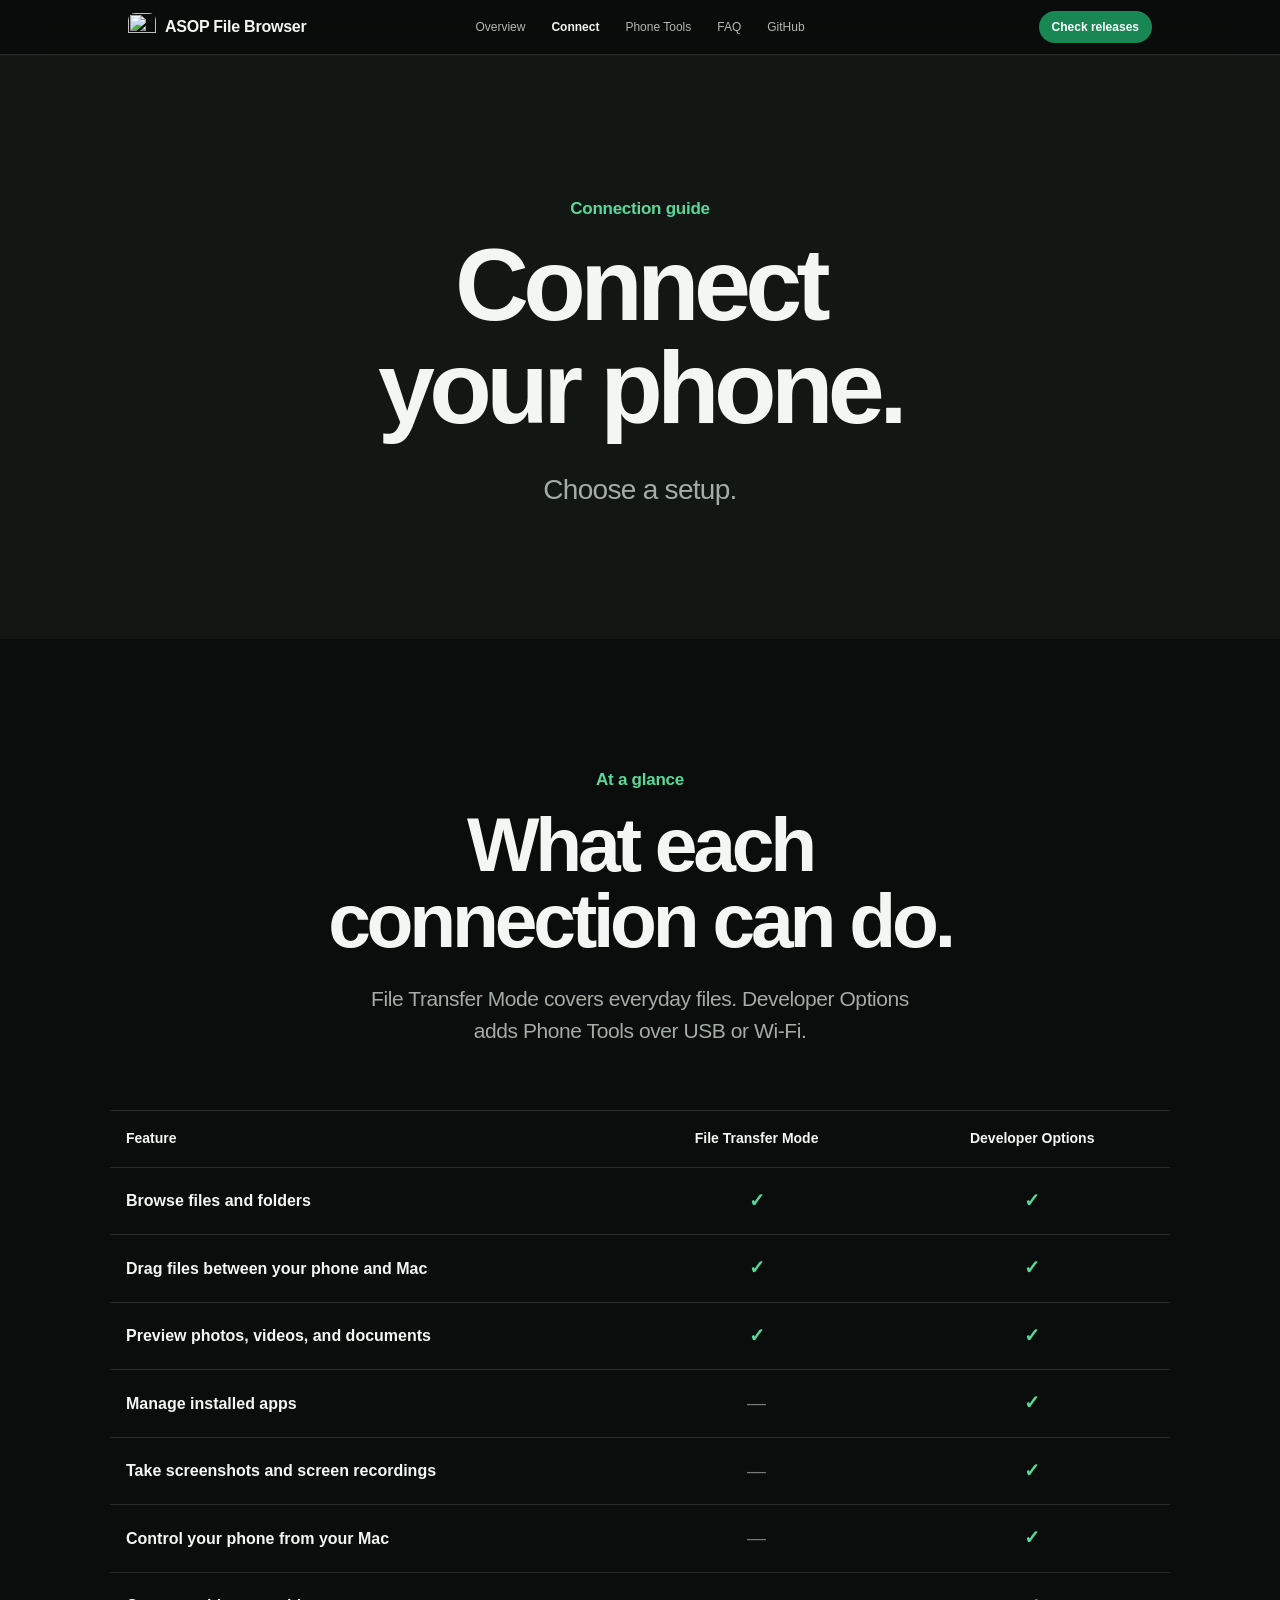
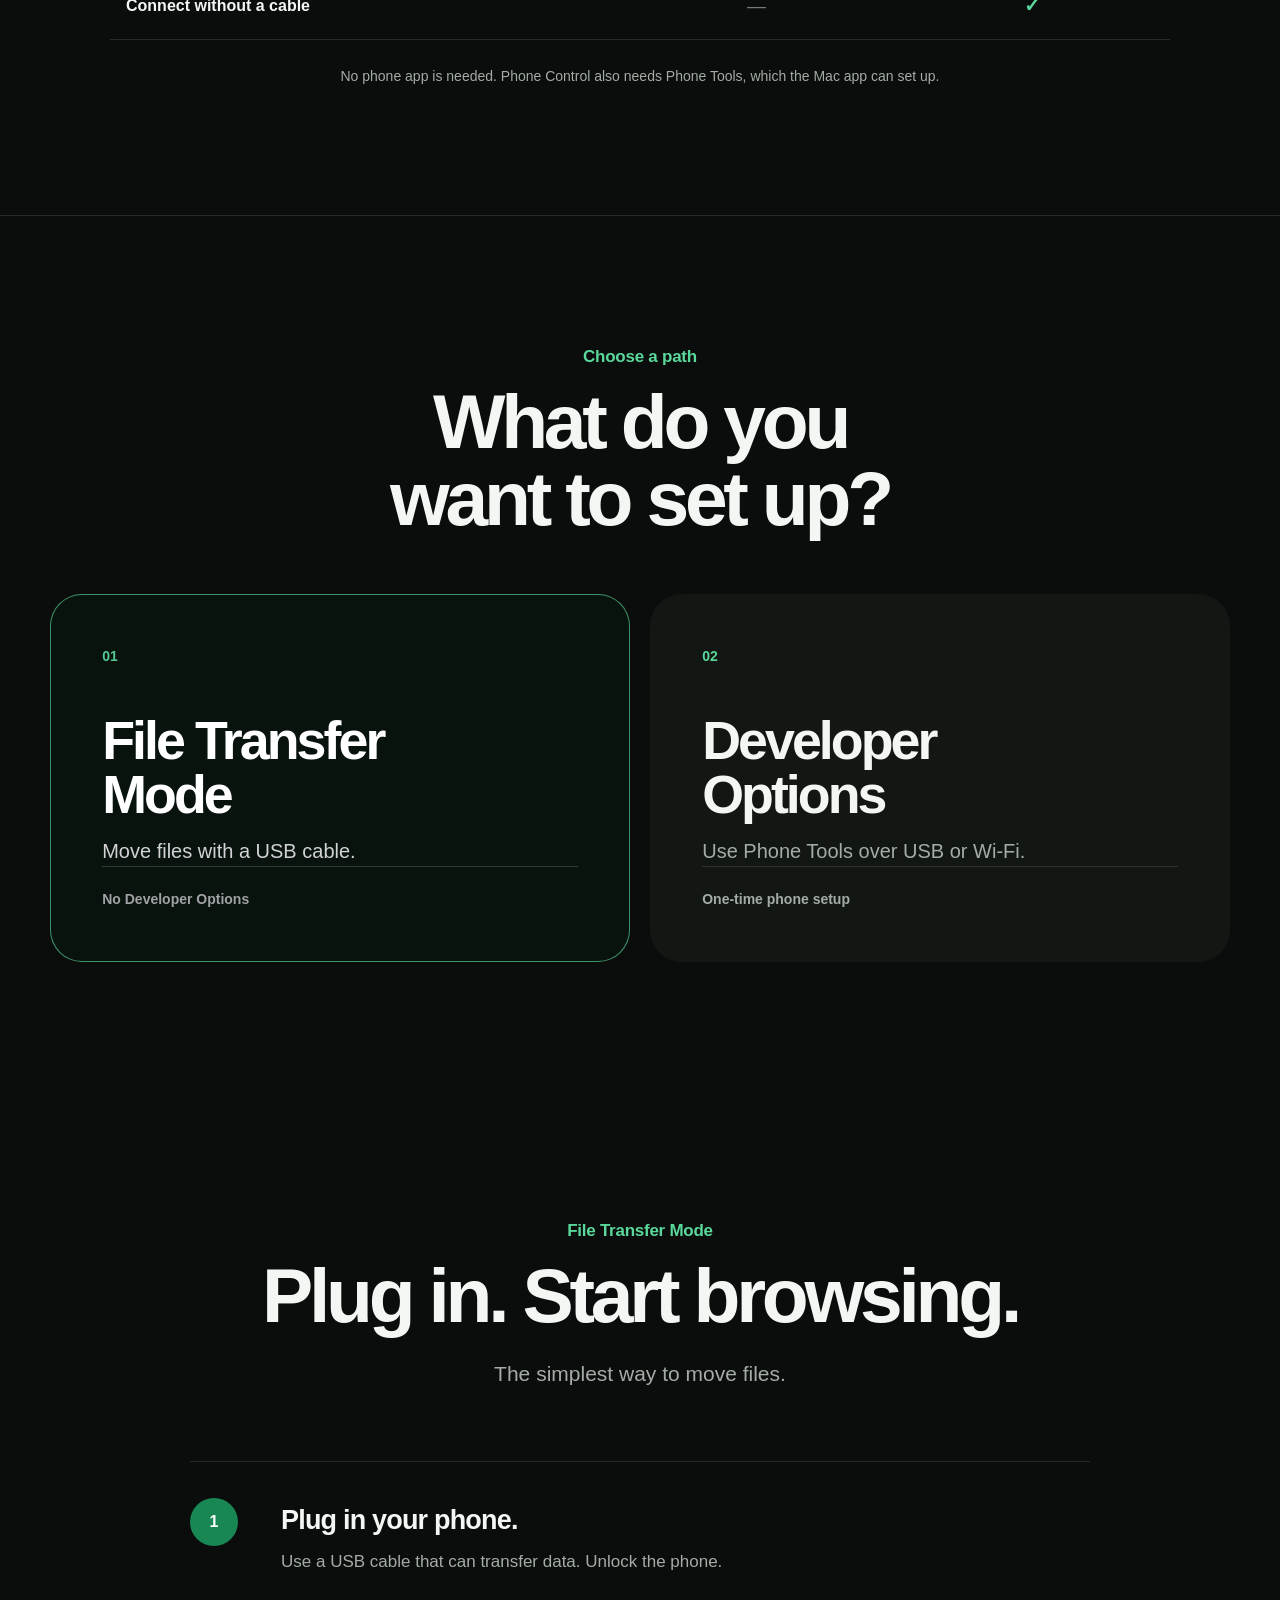
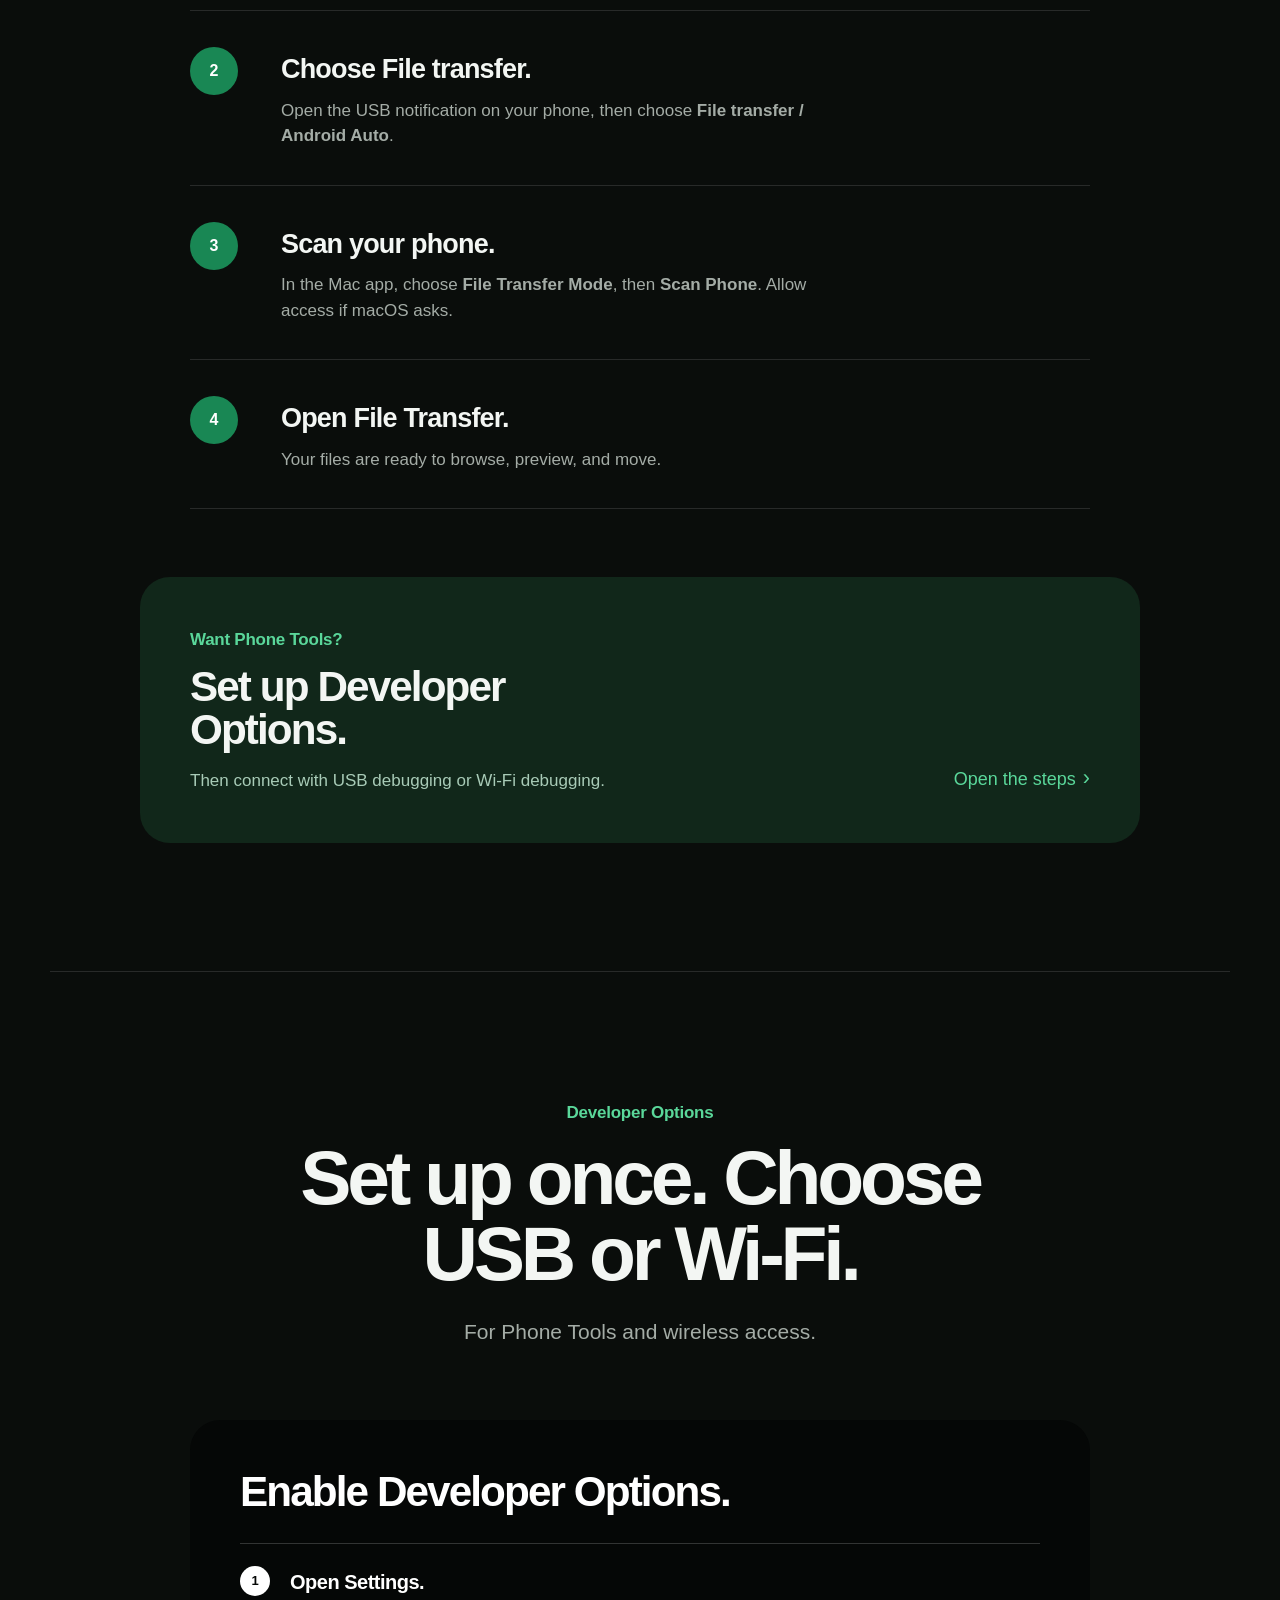
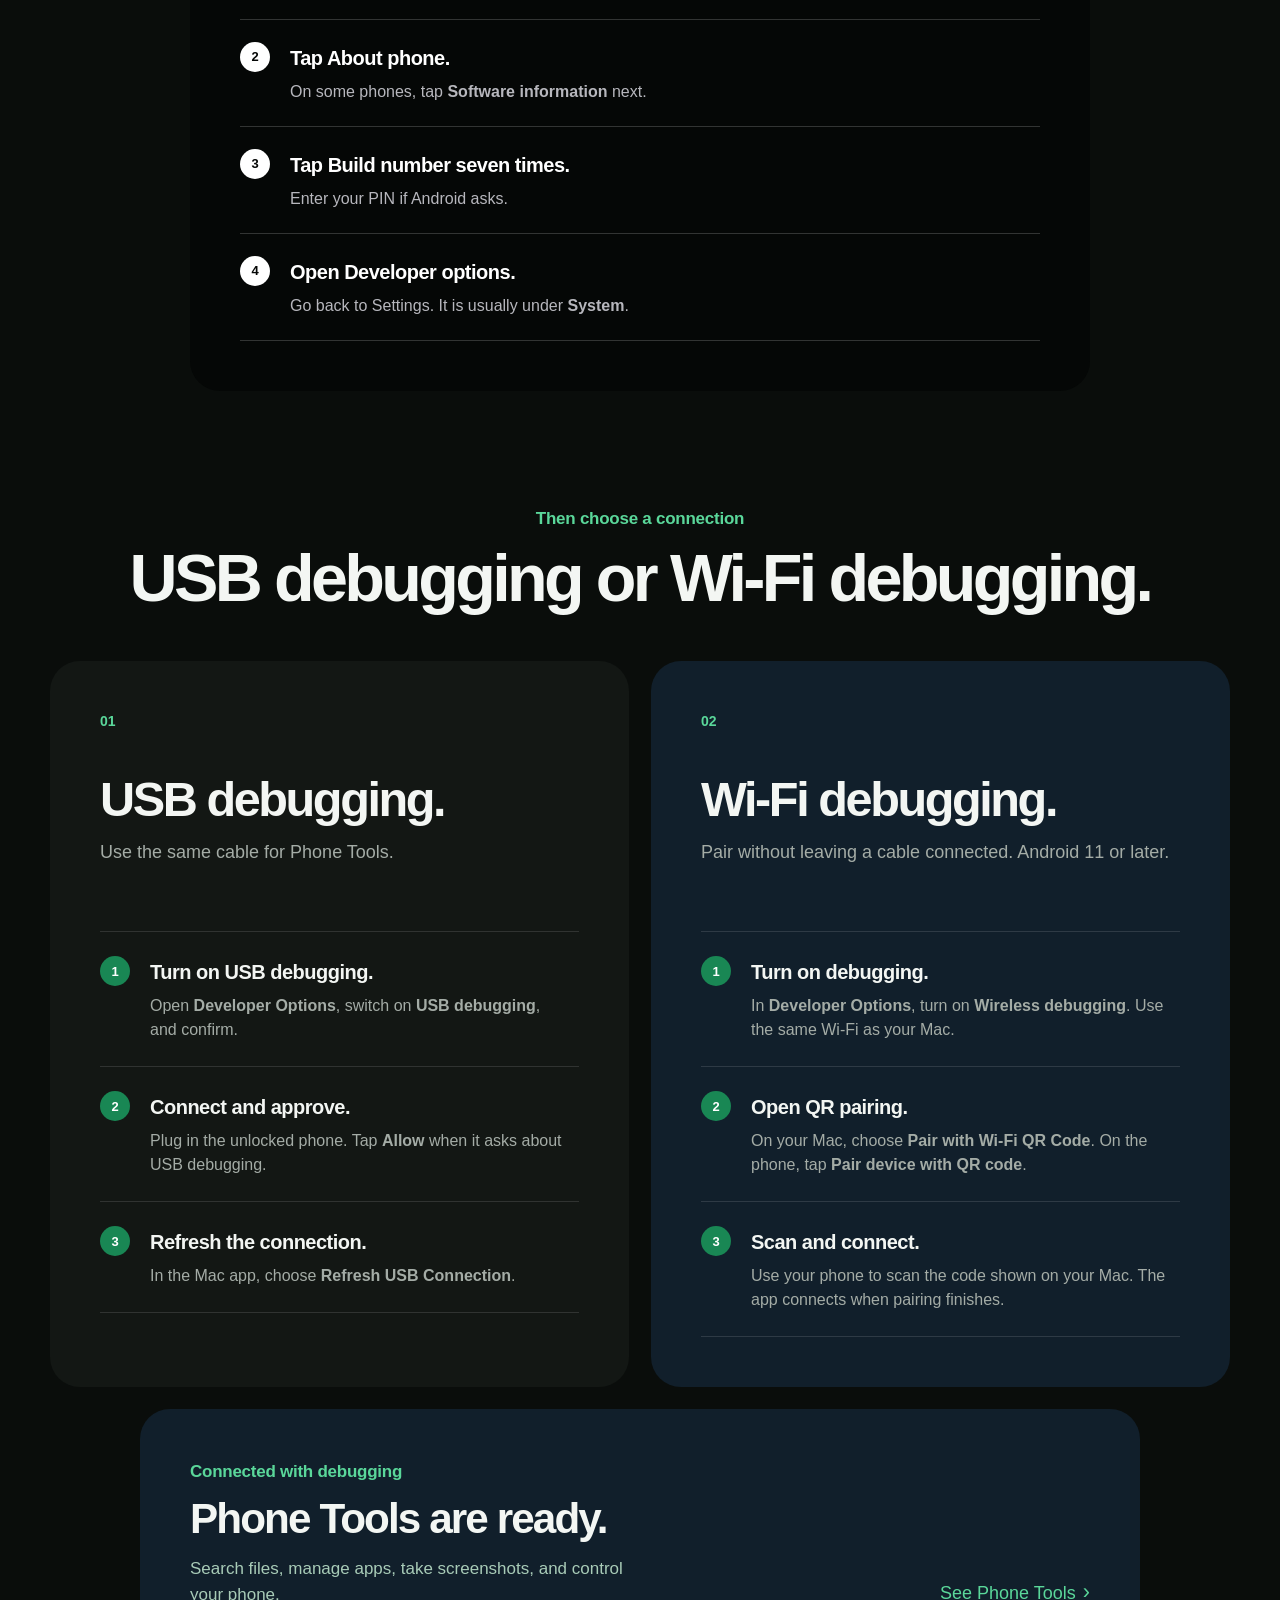
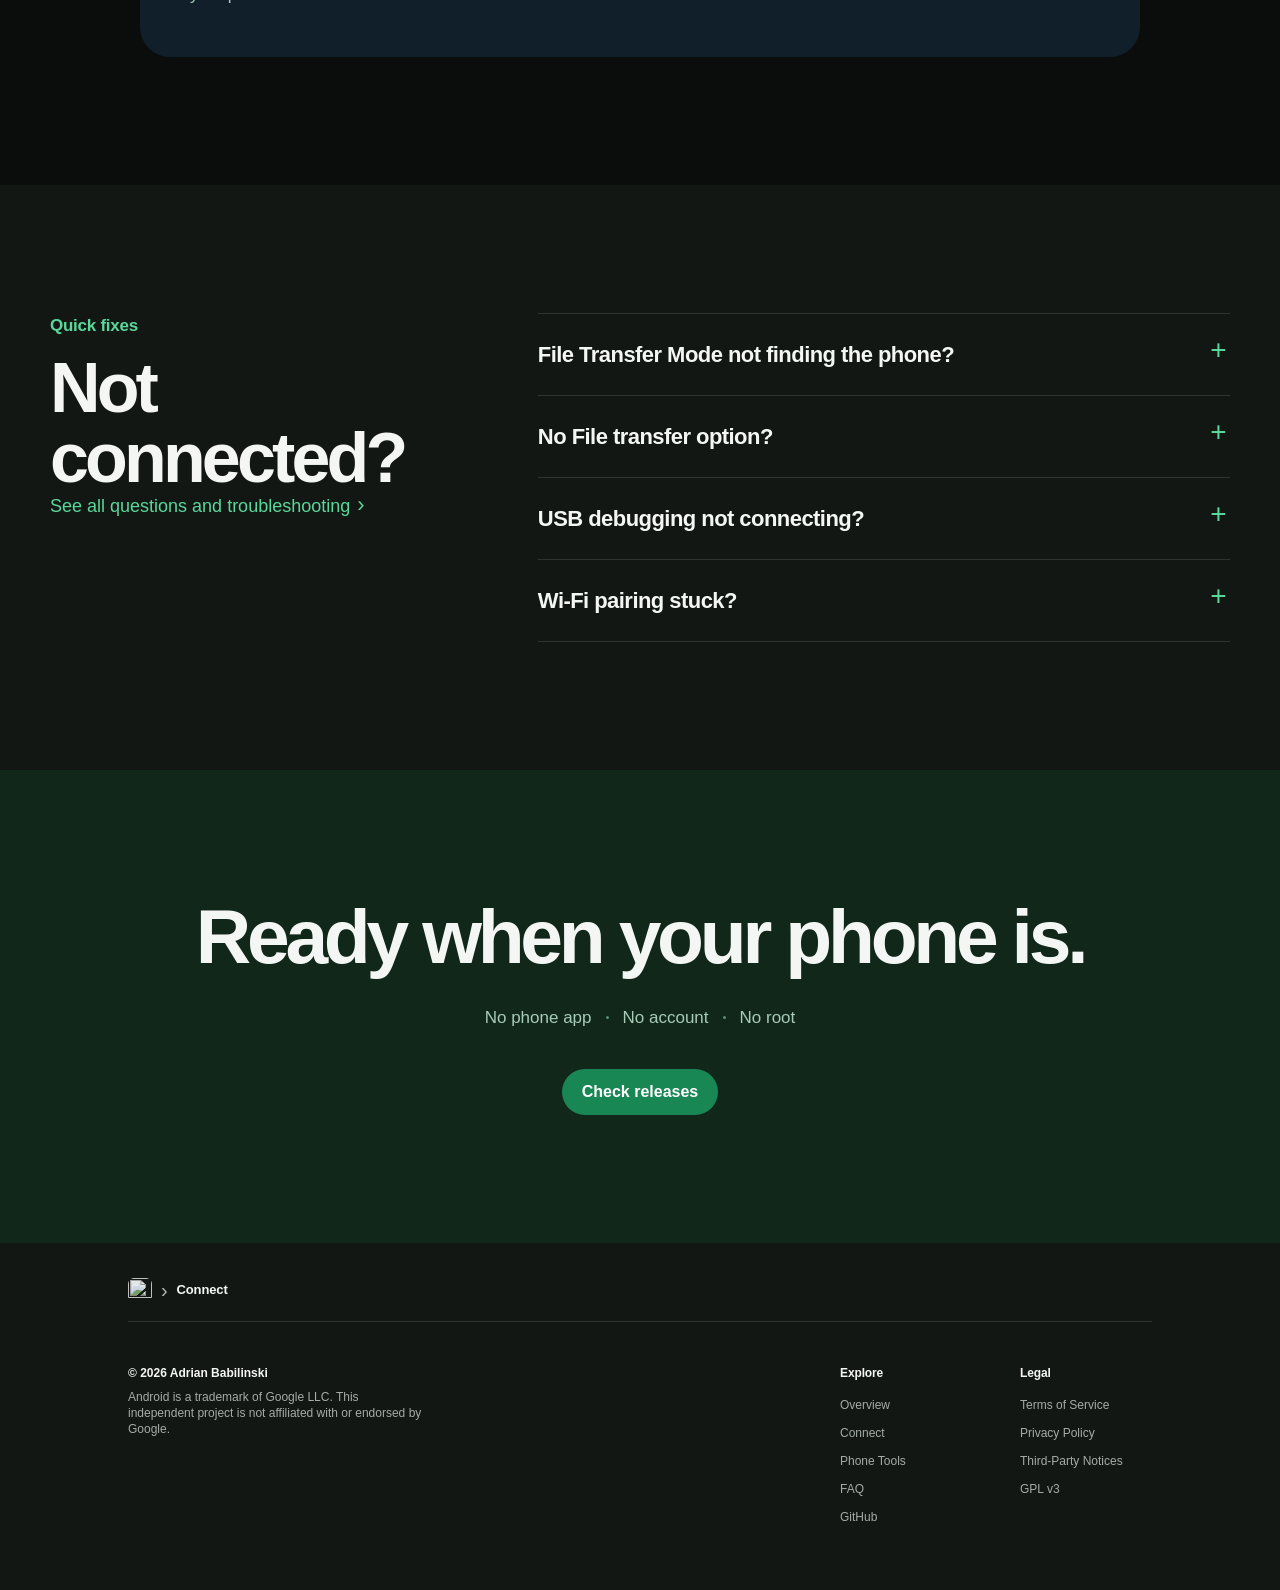
==== docs/connect/index.html @ af8d1d9f "Add dark website preview" ====
<!doctype html>
<html lang="en">
  <head>
    <meta charset="utf-8">
    <meta name="viewport" content="width=device-width, initial-scale=1">
    <title>Connect your phone — ASOP File Browser</title>
    <meta
      name="description"
      content="Set up File Transfer Mode or Developer Options for USB and Wi-Fi debugging. No phone app needed."
    >
    <link rel="canonical" href="https://ababilinski.github.io/asop-file-browser/connect/">
    <link rel="icon" href="../assets/app-icon.png">
    <meta property="og:type" content="website">
    <meta property="og:title" content="Connect your phone — ASOP File Browser">
    <meta property="og:description" content="Step-by-step setup for File Transfer Mode, USB debugging, and Wi-Fi debugging.">
    <meta property="og:url" content="https://ababilinski.github.io/asop-file-browser/connect/">
    <meta property="og:image" content="https://ababilinski.github.io/asop-file-browser/assets/social-preview-v3.png">
    <meta name="twitter:card" content="summary_large_image">
    <meta name="twitter:title" content="Connect your phone — ASOP File Browser">
    <meta name="twitter:description" content="Step-by-step setup for File Transfer Mode, USB debugging, and Wi-Fi debugging.">
    <meta name="twitter:image" content="https://ababilinski.github.io/asop-file-browser/assets/social-preview-v3.png">
    <link rel="stylesheet" href="../styles.css?v=20260725a">
  </head>
  <body>
    <a class="skip-link" href="#main">Skip to content</a>

    <header class="site-header">
      <div class="nav-shell">
        <a class="brand" href="../" aria-label="ASOP File Browser overview">
          <img src="../assets/app-icon.png" alt="" width="28" height="28">
          <span>ASOP File Browser</span>
        </a>
        <nav class="nav-links" aria-label="Site navigation">
          <a href="../">Overview</a>
          <a class="is-current" href="./" aria-current="page">Connect</a>
          <a href="../phone-tools/">Phone Tools</a>
          <a href="../faq/">FAQ</a>
          <a href="https://github.com/ababilinski/asop-file-browser">GitHub</a>
        </nav>
        <a class="nav-action" href="https://github.com/ababilinski/asop-file-browser/releases">Check releases</a>
      </div>
    </header>

    <main id="main" class="connect-page">
      <section class="connect-hero">
        <p class="eyebrow">Connection guide</p>
        <h1>Connect your phone.</h1>
        <p>Choose a setup.</p>
      </section>

      <section class="connection-comparison" aria-labelledby="connection-comparison-title">
        <div class="connection-comparison-heading" data-reveal>
          <p class="eyebrow">At a glance</p>
          <h2 id="connection-comparison-title">What each connection can do.</h2>
          <p>File Transfer Mode covers everyday files. Developer Options adds Phone Tools over USB or Wi-Fi.</p>
        </div>

        <p class="connection-scroll-hint">Swipe to compare modes <span aria-hidden="true">→</span></p>

        <div
          class="connection-table-scroll"
          role="region"
          aria-labelledby="connection-comparison-title"
          tabindex="0"
          data-reveal
          style="--reveal-delay: 80ms"
        >
          <table class="connection-feature-table" aria-label="Feature availability by connection mode">
            <thead>
              <tr>
                <th scope="col">Feature</th>
                <th scope="col">File Transfer Mode</th>
                <th scope="col">Developer Options</th>
              </tr>
            </thead>
            <tbody>
              <tr>
                <th scope="row">Browse files and folders</th>
                <td><span class="feature-check" aria-label="Available">✓</span></td>
                <td><span class="feature-check" aria-label="Available">✓</span></td>
              </tr>
              <tr>
                <th scope="row">Drag files between your phone and Mac</th>
                <td><span class="feature-check" aria-label="Available">✓</span></td>
                <td><span class="feature-check" aria-label="Available">✓</span></td>
              </tr>
              <tr>
                <th scope="row">Preview photos, videos, and documents</th>
                <td><span class="feature-check" aria-label="Available">✓</span></td>
                <td><span class="feature-check" aria-label="Available">✓</span></td>
              </tr>
              <tr>
                <th scope="row">Manage installed apps</th>
                <td><span class="feature-dash" aria-label="Not available">—</span></td>
                <td><span class="feature-check" aria-label="Available">✓</span></td>
              </tr>
              <tr>
                <th scope="row">Take screenshots and screen recordings</th>
                <td><span class="feature-dash" aria-label="Not available">—</span></td>
                <td><span class="feature-check" aria-label="Available">✓</span></td>
              </tr>
              <tr>
                <th scope="row">Control your phone from your Mac</th>
                <td><span class="feature-dash" aria-label="Not available">—</span></td>
                <td><span class="feature-check" aria-label="Available">✓</span></td>
              </tr>
              <tr>
                <th scope="row">Connect without a cable</th>
                <td><span class="feature-dash" aria-label="Not available">—</span></td>
                <td><span class="feature-check" aria-label="Available">✓</span></td>
              </tr>
            </tbody>
          </table>
        </div>

        <p class="connection-comparison-note">No phone app is needed. Phone Control also needs Phone Tools, which the Mac app can set up.</p>
      </section>

      <section class="path-section" aria-labelledby="path-title">
        <div class="path-heading" data-reveal>
          <p class="eyebrow">Choose a path</p>
          <h2 id="path-title">What do you want to set up?</h2>
        </div>

        <div class="path-picker" role="tablist" aria-label="Connection method" data-reveal="image">
          <button
            class="path-option is-selected"
            id="file-transfer-tab"
            type="button"
            role="tab"
            aria-selected="true"
            aria-controls="file-transfer"
            data-path="file-transfer"
          >
            <span class="path-number">01</span>
            <span class="path-name">File Transfer Mode</span>
            <span class="path-summary">Move files with a USB cable.</span>
            <span class="path-note">No Developer Options</span>
          </button>
          <button
            class="path-option"
            id="developer-options-tab"
            type="button"
            role="tab"
            aria-selected="false"
            aria-controls="developer-options"
            data-path="developer-options"
            tabindex="-1"
          >
            <span class="path-number">02</span>
            <span class="path-name">Developer Options</span>
            <span class="path-summary">Use Phone Tools over USB or Wi-Fi.</span>
            <span class="path-note">One-time phone setup</span>
          </button>
        </div>
      </section>

      <div class="path-panels">
        <section class="connection-path" id="file-transfer" role="tabpanel" aria-labelledby="file-transfer-tab">
          <div class="path-intro">
            <p class="eyebrow">File Transfer Mode</p>
            <h2>Plug in. Start browsing.</h2>
            <p>The simplest way to move files.</p>
          </div>

          <ol class="guided-steps" data-reveal-list="steps">
            <li>
              <span class="step-number">1</span>
              <div>
                <h3>Plug in your phone.</h3>
                <p>Use a USB cable that can transfer data. Unlock the phone.</p>
              </div>
            </li>
            <li>
              <span class="step-number">2</span>
              <div>
                <h3>Choose File transfer.</h3>
                <p>Open the USB notification on your phone, then choose <strong>File transfer / Android Auto</strong>.</p>
              </div>
            </li>
            <li>
              <span class="step-number">3</span>
              <div>
                <h3>Scan your phone.</h3>
                <p>In the Mac app, choose <strong>File Transfer Mode</strong>, then <strong>Scan Phone</strong>. Allow access if macOS asks.</p>
              </div>
            </li>
            <li>
              <span class="step-number">4</span>
              <div>
                <h3>Open File Transfer.</h3>
                <p>Your files are ready to browse, preview, and move.</p>
              </div>
            </li>
          </ol>

          <aside class="path-callout">
            <div>
              <p class="eyebrow">Want Phone Tools?</p>
              <h3>Set up Developer Options.</h3>
              <p>Then connect with USB debugging or Wi-Fi debugging.</p>
            </div>
            <a class="text-link" href="#developer-options">Open the steps <span aria-hidden="true">›</span></a>
          </aside>
        </section>

        <section class="connection-path developer-path" id="developer-options" role="tabpanel" aria-labelledby="developer-options-tab">
          <div class="path-intro">
            <p class="eyebrow">Developer Options</p>
            <h2>Set up once. Choose USB or Wi-Fi.</h2>
            <p>For Phone Tools and wireless access.</p>
          </div>

          <div class="developer-start">
            <div>
              <h3>Enable Developer Options.</h3>
              <ol class="developer-option-steps" data-reveal-list="steps">
                <li>
                  <span>1</span>
                  <div>
                    <h4>Open Settings.</h4>
                  </div>
                </li>
                <li>
                  <span>2</span>
                  <div>
                    <h4>Tap About phone.</h4>
                    <p>On some phones, tap <strong>Software information</strong> next.</p>
                  </div>
                </li>
                <li>
                  <span>3</span>
                  <div>
                    <h4>Tap Build number seven times.</h4>
                    <p>Enter your PIN if Android asks.</p>
                  </div>
                </li>
                <li>
                  <span>4</span>
                  <div>
                    <h4>Open Developer options.</h4>
                    <p>Go back to Settings. It is usually under <strong>System</strong>.</p>
                  </div>
                </li>
              </ol>
            </div>
          </div>

          <div class="debug-heading">
            <p class="eyebrow">Then choose a connection</p>
            <h3>USB debugging or Wi-Fi debugging.</h3>
          </div>

          <div class="debug-routes">
            <article class="debug-route" id="usb-debugging">
              <p class="debug-route-number">01</p>
              <h3>USB debugging.</h3>
              <p class="debug-route-lede">Use the same cable for Phone Tools.</p>
              <ol class="debug-steps" data-reveal-list="steps">
                <li>
                  <span>1</span>
                  <div>
                    <h4>Turn on USB debugging.</h4>
                    <p>Open <strong>Developer Options</strong>, switch on <strong>USB debugging</strong>, and confirm.</p>
                  </div>
                </li>
                <li>
                  <span>2</span>
                  <div>
                    <h4>Connect and approve.</h4>
                    <p>Plug in the unlocked phone. Tap <strong>Allow</strong> when it asks about USB debugging.</p>
                  </div>
                </li>
                <li>
                  <span>3</span>
                  <div>
                    <h4>Refresh the connection.</h4>
                    <p>In the Mac app, choose <strong>Refresh USB Connection</strong>.</p>
                  </div>
                </li>
              </ol>
            </article>

            <article class="debug-route debug-route-wifi" id="wifi-debugging">
              <p class="debug-route-number">02</p>
              <h3>Wi-Fi debugging.</h3>
              <p class="debug-route-lede">Pair without leaving a cable connected. Android 11 or later.</p>
              <ol class="debug-steps" data-reveal-list="steps">
                <li>
                  <span>1</span>
                  <div>
                    <h4>Turn on debugging.</h4>
                    <p>In <strong>Developer Options</strong>, turn on <strong>Wireless debugging</strong>. Use the same Wi-Fi as your Mac.</p>
                  </div>
                </li>
                <li>
                  <span>2</span>
                  <div>
                    <h4>Open QR pairing.</h4>
                    <p>On your Mac, choose <strong>Pair with Wi-Fi QR Code</strong>. On the phone, tap <strong>Pair device with QR code</strong>.</p>
                  </div>
                </li>
                <li>
                  <span>3</span>
                  <div>
                    <h4>Scan and connect.</h4>
                    <p>Use your phone to scan the code shown on your Mac. The app connects when pairing finishes.</p>
                  </div>
                </li>
              </ol>
            </article>
          </div>

          <aside class="path-callout path-callout-wifi developer-tools-callout">
            <div>
              <p class="eyebrow">Connected with debugging</p>
              <h3>Phone Tools are ready.</h3>
              <p>Search files, manage apps, take screenshots, and control your phone.</p>
            </div>
            <a class="text-link" href="../phone-tools/">See Phone Tools <span aria-hidden="true">›</span></a>
          </aside>
        </section>
      </div>

      <section class="help-section">
        <div class="setup-heading" data-reveal>
          <p class="eyebrow">Quick fixes</p>
          <h2>Not connected?</h2>
          <a class="text-link help-more-link" href="../faq/">See all questions and troubleshooting <span aria-hidden="true">›</span></a>
        </div>
        <div class="help-list" data-reveal style="--reveal-delay: 80ms">
          <details>
            <summary>File Transfer Mode not finding the phone?</summary>
            <p>Unlock it, choose <strong>File transfer</strong>, then scan again.</p>
          </details>
          <details>
            <summary>No File transfer option?</summary>
            <p>Try another cable or USB port. Some cables only charge.</p>
          </details>
          <details>
            <summary>USB debugging not connecting?</summary>
            <p>Unlock the phone, reconnect the cable, approve the prompt, then refresh the USB connection.</p>
          </details>
          <details>
            <summary>Wi-Fi pairing stuck?</summary>
            <p>Check that both devices use the same Wi-Fi and keep the QR screen open.</p>
          </details>
        </div>
      </section>

      <section class="requirements-band">
        <h2>Ready when your phone is.</h2>
        <ul>
          <li>No phone app</li>
          <li>No account</li>
          <li>No root</li>
        </ul>
        <a class="button button-primary" href="https://github.com/ababilinski/asop-file-browser/releases">Check releases</a>
      </section>
    </main>

    <footer class="site-footer">
      <div class="footer-shell">
        <nav class="footer-breadcrumb" aria-label="Current page">
          <a class="breadcrumb-home" href="../" aria-label="ASOP File Browser overview">
            <img src="../assets/app-icon.png" alt="" width="24" height="24">
          </a>
          <span class="breadcrumb-separator" aria-hidden="true">›</span>
          <span class="breadcrumb-title" aria-current="page">Connect</span>
        </nav>
        <div class="footer-owner">
          <p>© 2026 Adrian Babilinski</p>
          <span>Android is a trademark of Google LLC. This independent project is not affiliated with or endorsed by Google.</span>
        </div>
        <div class="footer-links">
          <div class="footer-link-group">
            <p class="footer-link-title">Explore</p>
            <nav aria-label="Explore">
              <a href="../">Overview</a>
              <a href="./">Connect</a>
              <a href="../phone-tools/">Phone Tools</a>
              <a href="../faq/">FAQ</a>
              <a href="https://github.com/ababilinski/asop-file-browser">GitHub</a>
            </nav>
          </div>
          <div class="footer-link-group">
            <p class="footer-link-title">Legal</p>
            <nav aria-label="Legal">
              <a href="../terms/">Terms of Service</a>
              <a href="../privacy/">Privacy Policy</a>
              <a href="../third-party-notices/">Third-Party Notices</a>
              <a href="https://github.com/ababilinski/asop-file-browser/blob/main/LICENSE">GPL v3</a>
            </nav>
          </div>
        </div>
      </div>
    </footer>
    <script src="../site-motion.js?v=20260711d"></script>
    <script src="../path-picker.js"></script>
  </body>
</html>
---- docs/styles.css ----
:root {
  color-scheme: light;
  --canvas: #ffffff;
  --surface: #f5f5f7;
  --ink: #1d1d1f;
  --muted: #6e6e73;
  --line: rgba(0, 0, 0, 0.12);
  --accent: #087f4f;
  --accent-hover: #05683f;
  --accent-soft: #e4f3e9;
  --blue-soft: #e9f3fb;
  --black: #000000;
  --dark-card: #1d1d1f;
  --text-width: 760px;
  --content-width: 1180px;
  --wide-width: 1440px;
  --window-shadow: 0 34px 90px rgba(0, 0, 0, 0.15);
}

* {
  box-sizing: border-box;
}

html {
  scroll-behavior: smooth;
}

body {
  margin: 0;
  overflow-x: clip;
  background: var(--canvas);
  color: var(--ink);
  font-family: -apple-system, BlinkMacSystemFont, "SF Pro Text", "Segoe UI", sans-serif;
  font-size: 17px;
  line-height: 1.5;
  -webkit-font-smoothing: antialiased;
  text-rendering: optimizeLegibility;
}

img {
  display: block;
  max-width: 100%;
  height: auto;
}

a {
  color: inherit;
  text-underline-offset: 0.18em;
}

h1,
h2,
h3,
p {
  text-wrap: pretty;
}

h1,
h2,
h3 {
  text-wrap: balance;
}

a,
summary {
  -webkit-tap-highlight-color: transparent;
}

:focus-visible {
  outline: 3px solid #35a878;
  outline-offset: 4px;
}

.skip-link {
  position: fixed;
  z-index: 100;
  top: 10px;
  left: 12px;
  transform: translateY(-160%);
  border-radius: 9px;
  background: var(--black);
  color: #fff;
  padding: 9px 13px;
  font-size: 14px;
  text-decoration: none;
}

.skip-link:focus {
  transform: none;
}

/* Local product navigation */

.site-header {
  position: sticky;
  z-index: 50;
  top: 0;
  border-bottom: 1px solid rgba(0, 0, 0, 0.1);
  background: rgba(255, 255, 255, 0.78);
  backdrop-filter: saturate(180%) blur(20px);
  -webkit-backdrop-filter: saturate(180%) blur(20px);
}

.nav-shell {
  width: min(1024px, calc(100% - 44px));
  min-height: 54px;
  margin: 0 auto;
  display: grid;
  grid-template-columns: 1fr auto 1fr;
  align-items: center;
  gap: 24px;
}

.brand {
  display: inline-flex;
  width: fit-content;
  align-items: center;
  gap: 9px;
  font-size: 16px;
  font-weight: 600;
  letter-spacing: -0.015em;
  text-decoration: none;
}

.brand img {
  border-radius: 7px;
}

.breadcrumb-home {
  display: inline-flex;
  flex: 0 0 auto;
  border-radius: 7px;
  text-decoration: none;
}

.breadcrumb-home img {
  border-radius: 6px;
  filter: grayscale(1) contrast(1.08);
  opacity: 0.9;
  transition: filter 180ms ease, opacity 180ms ease;
}

.breadcrumb-home:hover img {
  filter: grayscale(0.35) contrast(1.04);
  opacity: 1;
}

.breadcrumb-separator {
  color: #8a8a8f;
  font-size: 20px;
  font-weight: 400;
}

.breadcrumb-title {
  min-width: 0;
  overflow: hidden;
  text-overflow: ellipsis;
  white-space: nowrap;
}

.nav-links {
  display: flex;
  align-items: center;
  gap: 26px;
  color: #424245;
  font-size: 12px;
}

.nav-links a {
  padding: 5px 0;
  text-decoration: none;
}

.nav-links a:hover,
.nav-links .is-current {
  color: var(--black);
}

.nav-links .is-current {
  font-weight: 600;
}

.nav-action {
  justify-self: end;
  border-radius: 999px;
  background: var(--accent);
  color: #fff;
  padding: 7px 13px;
  font-size: 12px;
  font-weight: 600;
  text-decoration: none;
  transition: background 180ms ease, transform 180ms ease;
}

.nav-action:hover {
  background: var(--accent-hover);
  transform: translateY(-1px);
}

.eyebrow {
  margin: 0 0 13px;
  color: var(--accent);
  font-size: 17px;
  font-weight: 600;
  letter-spacing: -0.015em;
}

.button {
  display: inline-flex;
  min-height: 46px;
  align-items: center;
  justify-content: center;
  border: 0;
  border-radius: 999px;
  padding: 11px 20px;
  font-size: 16px;
  font-weight: 600;
  text-decoration: none;
  transition: background 180ms ease, color 180ms ease, transform 180ms ease;
}

.button:hover {
  transform: translateY(-1px);
}

.button-primary {
  background: var(--accent);
  color: #fff;
}

.button-primary:hover {
  background: var(--accent-hover);
}

.button-light {
  background: #fff;
  color: var(--ink);
}

.button-light:hover {
  background: #e9e9eb;
}

.text-link {
  color: var(--accent);
  font-size: 18px;
  font-weight: 500;
  text-decoration: none;
}

.text-link:hover {
  text-decoration: underline;
}

.text-link span {
  display: inline-block;
  margin-left: 2px;
  font-size: 1.2em;
  line-height: 1;
}

/* Overview */

.hero {
  width: min(var(--wide-width), calc(100% - 48px));
  margin: 0 auto;
  padding: clamp(76px, 9vw, 128px) 0 0;
  text-align: center;
}

.hero-copy {
  width: min(100%, 980px);
  margin: 0 auto 72px;
}

.hero h1 {
  margin: 0;
  font-size: clamp(60px, 7.2vw, 108px);
  font-weight: 700;
  letter-spacing: -0.065em;
  line-height: 0.96;
}

.hero-lede {
  margin: 28px auto 0;
  color: var(--muted);
  font-size: clamp(21px, 2.1vw, 28px);
  letter-spacing: -0.025em;
  line-height: 1.3;
}

.hero-actions,
.download-actions {
  display: flex;
  flex-wrap: wrap;
  align-items: center;
  justify-content: center;
  gap: 24px;
  margin-top: 34px;
}

.fact-row {
  display: flex;
  flex-wrap: wrap;
  justify-content: center;
  gap: 0;
  list-style: none;
  margin: 35px 0 0;
  padding: 0;
  color: var(--muted);
  font-size: 14px;
  font-weight: 500;
}

.fact-row li {
  display: flex;
  align-items: center;
}

.fact-row li + li::before {
  width: 3px;
  height: 3px;
  margin: 0 15px;
  border-radius: 50%;
  background: #9a9a9e;
  content: "";
}

.hero-window {
  overflow: hidden;
  margin: 0;
  border: 1px solid rgba(0, 0, 0, 0.18);
  border-radius: 24px 24px 0 0;
  background: #fff;
  box-shadow: var(--window-shadow);
  animation: hero-arrive 620ms cubic-bezier(0.2, 0.7, 0.2, 1) both;
}

.hero-window img {
  width: 100%;
}

@keyframes hero-arrive {
  from {
    opacity: 0;
    transform: translateY(22px) scale(0.985);
  }
  to {
    opacity: 1;
    transform: none;
  }
}

/* Restrained scroll motion. Content stays visible when JavaScript is unavailable. */

.motion-ready [data-reveal] {
  opacity: 0;
  transform: translateY(22px);
  transition:
    opacity 650ms cubic-bezier(0.22, 1, 0.36, 1),
    transform 650ms cubic-bezier(0.22, 1, 0.36, 1);
  transition-delay: var(--reveal-delay, 0ms);
}

.motion-ready [data-reveal="image"] {
  transform: translateY(24px) scale(0.988);
}

.motion-ready [data-reveal="from-right"] {
  transform: translateX(38px) scale(0.992);
  transition-duration: 780ms;
}

.motion-ready [data-reveal].is-visible {
  opacity: 1;
  transform: none;
}

.motion-ready [data-reveal-list] > * {
  opacity: 0;
  transform: translateX(-20px);
  transition:
    opacity 520ms cubic-bezier(0.22, 1, 0.36, 1),
    transform 620ms cubic-bezier(0.22, 1, 0.36, 1);
  transition-delay: calc(var(--list-reveal-index, 0) * 85ms);
}

.motion-ready [data-reveal-list].is-visible > * {
  opacity: 1;
  transform: none;
}

.motion-ready [data-reveal-list="features"] > *.is-visible {
  opacity: 1;
  transform: none;
}

.motion-ready [data-reveal-list="steps"] > * {
  transform: translateX(-16px);
  transition-delay: 0ms;
}

.motion-ready [data-reveal-list="steps"] > *.is-visible {
  opacity: 1;
  transform: none;
}

.motion-ready [data-reveal-list="steps"] > li > span:first-child {
  transform: scale(0.9);
  transition: transform 540ms cubic-bezier(0.22, 1, 0.36, 1);
}

.motion-ready [data-reveal-list="steps"] > li.is-visible > span:first-child {
  transform: none;
}

.direct-band {
  display: grid;
  place-items: center;
  min-height: 420px;
  background: var(--black);
  color: #fff;
  padding: 100px 24px;
  text-align: center;
}

.direct-band-copy {
  display: grid;
  justify-items: center;
}

.direct-band-copy p {
  max-width: 16ch;
  margin: 0;
  font-size: clamp(42px, 5.5vw, 76px);
  font-weight: 700;
  letter-spacing: -0.055em;
  line-height: 1.02;
}

.direct-band-copy span {
  margin-top: 24px;
  color: #a1a1a6;
  font-size: clamp(18px, 2vw, 23px);
}

.chapter {
  padding: clamp(104px, 10vw, 156px) 24px;
}

.chapter-copy,
.section-intro {
  width: min(100%, var(--text-width));
  margin: 0 auto 64px;
  text-align: center;
}

.chapter-copy h2,
.section-intro h2,
.privacy-band h2,
.download-section h2,
.connect-hero h1,
.setup-heading h2,
.requirements-band h2 {
  margin: 0;
  font-size: clamp(48px, 6vw, 82px);
  font-weight: 700;
  letter-spacing: -0.055em;
  line-height: 1;
}

.chapter-copy > p:last-child,
.section-intro > p:last-child {
  margin: 22px 0 0;
  color: var(--muted);
  font-size: clamp(20px, 2vw, 25px);
  letter-spacing: -0.02em;
}

.stage {
  width: min(100%, var(--wide-width));
  margin: 0 auto;
  overflow: hidden;
  border-radius: 36px;
  padding: clamp(18px, 3.2vw, 48px);
}

.stage img {
  width: 100%;
  border: 1px solid rgba(0, 0, 0, 0.16);
  border-radius: 18px;
  box-shadow: 0 24px 60px rgba(0, 0, 0, 0.12);
}

.stage-blue {
  background: var(--blue-soft);
}

.stage-green {
  background: var(--accent-soft);
}

.chapter-bento {
  display: grid;
  grid-template-columns: repeat(2, minmax(0, 1fr));
  gap: 24px;
  max-width: calc(var(--wide-width) + 48px);
  margin: 0 auto;
  background: var(--surface);
}

.product-card {
  min-width: 0;
  overflow: hidden;
  border-radius: 32px;
  background: #fff;
}

.product-card .card-copy {
  padding: clamp(38px, 4.5vw, 64px) clamp(30px, 4vw, 58px) 34px;
}

.product-card h2 {
  margin: 0;
  font-size: clamp(36px, 4vw, 56px);
  font-weight: 700;
  letter-spacing: -0.05em;
  line-height: 1.03;
}

.product-card .card-copy > p:last-child {
  margin: 18px 0 0;
  color: var(--muted);
  font-size: 20px;
}

.product-card img {
  width: calc(100% - 40px);
  max-width: none;
  margin: 0 20px 20px;
  border: 1px solid rgba(0, 0, 0, 0.14);
  border-radius: 17px;
  box-shadow: 0 20px 44px rgba(0, 0, 0, 0.1);
}

.preview-card {
  background: #f0eee9;
}

.chapter-transfer {
  background: #fff;
}

.conflict-note {
  margin: 30px auto 0;
  color: var(--muted);
  font-size: 16px;
  text-align: center;
}

.connection-teaser {
  background: var(--black);
  color: #fff;
  padding: clamp(104px, 10vw, 156px) 24px;
}

.section-intro-light .eyebrow {
  color: #55c993;
}

.section-intro-light > p:last-child {
  color: #a1a1a6;
}

.connection-options {
  display: grid;
  grid-template-columns: repeat(2, minmax(0, 1fr));
  gap: 20px;
  width: min(100%, var(--content-width));
  margin: 0 auto 42px;
}

.connection-option {
  min-height: 330px;
  display: flex;
  flex-direction: column;
  border-radius: 30px;
  background: var(--dark-card);
  color: inherit;
  padding: clamp(34px, 4vw, 52px);
  text-decoration: none;
  transition: background 220ms ease, transform 220ms ease;
}

.connection-option:hover {
  background: #29292c;
  transform: translateY(-2px);
}

.connection-option:focus-visible {
  outline-color: #55c993;
}

.option-label {
  margin: 0 0 52px;
  color: #55c993;
  font-size: 15px;
  font-weight: 600;
}

.connection-options h3 {
  margin: 0;
  font-size: clamp(34px, 4vw, 48px);
  letter-spacing: -0.045em;
  line-height: 1.05;
}

.connection-option > p:not(.option-label) {
  max-width: 34ch;
  margin: 20px 0 0;
  color: #d2d2d7;
  font-size: 18px;
}

.connection-option-footer {
  display: flex;
  justify-content: space-between;
  gap: 20px;
  margin-top: 38px;
  padding-top: 18px;
  border-top: 1px solid rgba(255, 255, 255, 0.16);
  color: #a1a1a6;
  font-size: 14px;
}

.connection-option-footer span:last-child {
  color: #d2d2d7;
  white-space: nowrap;
}

.connection-teaser > .button {
  margin: 0 auto;
  display: flex;
  width: fit-content;
}

.tools-section {
  background: var(--surface);
  padding: clamp(104px, 10vw, 156px) 24px;
}

.tools-grid {
  display: grid;
  grid-template-columns: repeat(2, minmax(0, 1fr));
  gap: 22px;
  width: min(100%, var(--wide-width));
  margin: 0 auto;
}

.tool-card {
  min-height: 290px;
  border-radius: 30px;
  background: #fff;
  padding: clamp(36px, 4vw, 54px);
}

.tool-card h3 {
  max-width: 18ch;
  margin: 0;
  font-size: clamp(30px, 3.4vw, 46px);
  font-weight: 700;
  letter-spacing: -0.045em;
  line-height: 1.05;
}

.storage-card {
  grid-column: 1 / -1;
  display: grid;
  grid-template-columns: minmax(240px, 0.55fr) minmax(0, 1.45fr);
  gap: 28px;
  align-items: end;
  overflow: hidden;
  padding-right: 0;
  padding-bottom: 0;
  background: #e9f1ec;
}

.storage-card .card-copy {
  align-self: start;
}

.storage-card img {
  width: 110%;
  max-width: none;
  border: 1px solid rgba(0, 0, 0, 0.14);
  border-right: 0;
  border-bottom: 0;
  border-radius: 17px 0 0 0;
  box-shadow: 0 20px 44px rgba(0, 0, 0, 0.1);
}

.tool-card-wide {
  grid-column: 1 / -1;
  min-height: 250px;
  display: flex;
  flex-direction: column;
  justify-content: flex-end;
  background: var(--black);
  color: #fff;
}

.tool-card-wide .eyebrow {
  color: #55c993;
}

.tool-card-wide h3 {
  max-width: 22ch;
}

.privacy-band {
  background: var(--accent-soft);
  padding: clamp(105px, 10vw, 160px) 24px;
  text-align: center;
}

.privacy-band-inner {
  display: grid;
  justify-items: center;
}

.privacy-lock {
  position: relative;
  width: 74px;
  height: 84px;
  margin-bottom: 30px;
  opacity: var(--privacy-mark-opacity, 1);
  transform: scale(var(--privacy-mark-scale, 1));
  transform-origin: 50% 70%;
}

.motion-ready .privacy-lock {
  transition: opacity 420ms ease, transform 500ms cubic-bezier(0.2, 0.72, 0.2, 1);
}

.privacy-lock-shackle {
  position: absolute;
  top: 0;
  left: 17px;
  width: 40px;
  height: 45px;
  border: 7px solid var(--accent);
  border-bottom: 0;
  border-radius: 24px 24px 0 0;
  transform: translateY(var(--privacy-shackle-y, 0));
}

.motion-ready .privacy-lock-shackle {
  transition: transform 500ms cubic-bezier(0.2, 0.72, 0.2, 1);
}

.privacy-lock-body {
  position: absolute;
  right: 0;
  bottom: 0;
  left: 0;
  height: 55px;
  border-radius: 17px;
  background: var(--accent);
}

.privacy-keyhole {
  position: absolute;
  top: 18px;
  left: 50%;
  width: 8px;
  height: 18px;
  border-radius: 99px;
  background: var(--accent-soft);
  transform: translateX(-50%);
}

.privacy-band h2 {
  max-width: 14ch;
  margin-right: auto;
  margin-left: auto;
}

.privacy-band .eyebrow,
.privacy-band h2 {
  opacity: var(--privacy-title-opacity, 1);
  transform: translateY(var(--privacy-title-y, 0));
}

.motion-ready .privacy-band .eyebrow,
.motion-ready .privacy-band h2,
.motion-ready .privacy-facts {
  transition: opacity 420ms ease, transform 500ms cubic-bezier(0.2, 0.72, 0.2, 1);
}

.privacy-facts {
  display: flex;
  flex-wrap: wrap;
  justify-content: center;
  gap: 0;
  list-style: none;
  margin: 34px 0 0;
  padding: 0;
  color: #315c47;
  font-size: 15px;
  font-weight: 600;
  opacity: var(--privacy-facts-opacity, 1);
  transform: translateY(var(--privacy-facts-y, 0));
}

.privacy-facts li + li::before {
  display: inline-block;
  width: 3px;
  height: 3px;
  margin: 0 15px 4px;
  border-radius: 50%;
  background: #729782;
  content: "";
}

.privacy-detail {
  opacity: var(--privacy-detail-opacity, 1);
}

.motion-ready .privacy-detail {
  transition: opacity 420ms ease;
}

.privacy-detail > p {
  margin: 25px 0 0;
  color: #47705c;
  font-size: 21px;
}

.privacy-detail .text-link {
  display: inline-block;
  margin-top: 19px;
}

.motion-ready .privacy-scroll {
  --privacy-mark-opacity: 0;
  --privacy-mark-scale: 0.94;
  --privacy-shackle-y: 6px;
  --privacy-title-opacity: 0;
  --privacy-title-y: 18px;
  --privacy-facts-opacity: 0;
  --privacy-facts-y: 14px;
  --privacy-detail-opacity: 0;
}

.motion-ready .privacy-scroll.is-visible {
  --privacy-mark-opacity: 1;
  --privacy-mark-scale: 1;
  --privacy-shackle-y: 0px;
  --privacy-title-opacity: 1;
  --privacy-title-y: 0px;
  --privacy-facts-opacity: 1;
  --privacy-facts-y: 0px;
  --privacy-detail-opacity: 1;
}

.download-section {
  padding: clamp(110px, 11vw, 172px) 24px;
  text-align: center;
}

.download-section > img {
  margin: 0 auto 26px;
  border-radius: 24px;
}

.download-section h2 {
  max-width: 13ch;
  margin-right: auto;
  margin-left: auto;
}

/* Connect page */

.connect-hero {
  padding: clamp(108px, 11vw, 170px) 24px clamp(96px, 10vw, 145px);
  background: var(--surface);
  text-align: center;
}

.connect-hero h1 {
  max-width: 12ch;
  margin-right: auto;
  margin-left: auto;
  font-size: clamp(64px, 8vw, 112px);
}

.connect-hero > p:last-child {
  max-width: 36ch;
  margin: 30px auto 0;
  color: var(--muted);
  font-size: clamp(21px, 2.2vw, 28px);
  letter-spacing: -0.025em;
}

.setup-section,
.compare-section {
  display: grid;
  grid-template-columns: minmax(260px, 0.7fr) minmax(0, 1.3fr);
  gap: clamp(60px, 9vw, 120px);
  width: min(var(--content-width), calc(100% - 48px));
  margin: 0 auto;
  padding: clamp(100px, 10vw, 150px) 0;
}

.setup-heading .eyebrow {
  margin-bottom: 14px;
}

.setup-heading h2 {
  font-size: clamp(44px, 5.5vw, 70px);
}

.setup-heading > p:last-child {
  margin: 22px 0 0;
  color: var(--muted);
  font-size: 19px;
}

.steps-list {
  list-style: none;
  margin: 0;
  padding: 0;
  border-top: 1px solid var(--line);
}

.steps-list li {
  display: grid;
  grid-template-columns: 56px 1fr;
  gap: 22px;
  padding: 30px 0;
  border-bottom: 1px solid var(--line);
}

.steps-list li > span {
  display: grid;
  width: 42px;
  height: 42px;
  place-items: center;
  border-radius: 50%;
  background: var(--accent);
  color: #fff;
  font-size: 16px;
  font-weight: 600;
}

.steps-list h3,
.debug-options h3 {
  margin: 0;
  font-size: 26px;
  font-weight: 650;
  letter-spacing: -0.03em;
}

.steps-list p,
.debug-options p {
  margin: 7px 0 0;
  color: var(--muted);
}

.setup-debug {
  width: 100%;
  max-width: none;
  padding-right: max(24px, calc((100% - var(--content-width)) / 2));
  padding-left: max(24px, calc((100% - var(--content-width)) / 2));
  background: var(--black);
  color: #fff;
}

.setup-debug .eyebrow {
  color: #55c993;
}

.setup-debug .setup-heading > p:last-child {
  color: #a1a1a6;
}

.debug-options {
  display: grid;
  grid-template-columns: repeat(2, minmax(0, 1fr));
  gap: 18px;
}

.debug-options article {
  min-height: 275px;
  border-radius: 28px;
  background: var(--dark-card);
  padding: 34px;
}

.debug-options article > span {
  display: block;
  margin-bottom: 62px;
  color: #55c993;
  font-size: 14px;
  font-weight: 600;
}

.debug-options p {
  color: #b7b7bd;
}

.compare-section {
  border-bottom: 0;
}

.table-scroll {
  overflow-x: auto;
  align-self: start;
}

table {
  width: 100%;
  min-width: 620px;
  border-collapse: collapse;
  font-size: 16px;
}

th,
td {
  padding: 17px 14px;
  border-bottom: 1px solid var(--line);
  text-align: left;
}

thead th {
  color: var(--muted);
  font-size: 13px;
  font-weight: 600;
}

tbody th {
  font-weight: 600;
}

tbody td {
  color: var(--muted);
}

.help-section {
  display: grid;
  grid-template-columns: minmax(260px, 0.7fr) minmax(0, 1.3fr);
  gap: clamp(60px, 9vw, 120px);
  padding: clamp(100px, 10vw, 150px) max(24px, calc((100% - var(--content-width)) / 2));
  background: var(--surface);
}

.faq-section {
  scroll-margin-top: 54px;
}

.faq-section .help-list a,
.legal-content a {
  color: var(--accent);
}

.help-list {
  border-top: 1px solid var(--line);
}

.help-list details {
  border-bottom: 1px solid var(--line);
}

.help-list summary {
  position: relative;
  cursor: pointer;
  list-style: none;
  padding: 24px 48px 24px 0;
  font-size: 22px;
  font-weight: 600;
  letter-spacing: -0.025em;
}

.help-list summary::-webkit-details-marker {
  display: none;
}

.help-list summary::after {
  position: absolute;
  top: 22px;
  right: 4px;
  color: var(--accent);
  content: "+";
  font-size: 28px;
  font-weight: 300;
  line-height: 1;
}

.help-list details[open] summary::after {
  content: "−";
}

.help-list details p {
  margin: 4px 0 27px;
  color: var(--muted);
}

.help-list details p + p {
  margin-top: -12px;
}

.help-page .connect-hero {
  background: var(--surface);
}

.help-page .help-section {
  background: #fff;
}

.help-page .help-section + .help-section {
  background: var(--surface);
}

.help-page .help-section .setup-heading > p:last-child {
  max-width: 34ch;
}

.help-more-link {
  width: fit-content;
  margin-top: 34px;
}

.requirements-band {
  padding: clamp(105px, 10vw, 155px) 24px;
  background: var(--accent-soft);
  text-align: center;
}

.requirements-band h2 {
  font-size: clamp(48px, 6vw, 78px);
}

.requirements-band ul {
  display: flex;
  flex-wrap: wrap;
  justify-content: center;
  gap: 0;
  list-style: none;
  margin: 30px 0 38px;
  padding: 0;
  color: #47705c;
}

.requirements-band li + li::before {
  display: inline-block;
  width: 3px;
  height: 3px;
  margin: 0 14px 4px;
  border-radius: 50%;
  background: #729782;
  content: "";
}

/* Guided connection paths */

.path-section {
  width: min(var(--content-width), calc(100% - 48px));
  margin: 0 auto;
  padding: clamp(104px, 10vw, 150px) 0;
}

.path-heading {
  width: min(100%, 760px);
  margin: 0 auto;
  text-align: center;
}

.path-heading h2,
.path-intro h2,
.tools-feature-copy h2,
.android-control-band h2,
.tools-connect-cta h2 {
  margin: 0;
  font-size: clamp(48px, 6vw, 78px);
  font-weight: 700;
  letter-spacing: -0.055em;
  line-height: 1;
}

.path-picker {
  display: grid;
  grid-template-columns: repeat(2, minmax(0, 1fr));
  gap: 20px;
  margin-top: 58px;
}

.path-option {
  min-height: 360px;
  display: flex;
  appearance: none;
  flex-direction: column;
  align-items: flex-start;
  border: 1px solid transparent;
  border-radius: 32px;
  background: var(--surface);
  color: var(--ink);
  cursor: pointer;
  font: inherit;
  padding: clamp(36px, 4vw, 52px);
  text-align: left;
  transition: background 200ms ease, border-color 200ms ease, color 200ms ease, transform 200ms ease;
}

.path-option:hover {
  border-color: rgba(0, 0, 0, 0.18);
  transform: translateY(-2px);
}

.path-option.is-selected {
  border-color: var(--black);
  background: var(--black);
  color: #fff;
}

.path-number {
  color: var(--accent);
  font-size: 14px;
  font-weight: 650;
}

.path-option.is-selected .path-number {
  color: #55c993;
}

.path-name {
  margin-top: 47px;
  max-width: 10ch;
  font-size: clamp(38px, 4.2vw, 58px);
  font-weight: 700;
  letter-spacing: -0.055em;
  line-height: 1;
}

.path-summary {
  margin-top: 14px;
  color: var(--muted);
  font-size: 20px;
}

.path-option.is-selected .path-summary {
  color: #d2d2d7;
}

.path-note {
  width: 100%;
  margin-top: auto;
  padding-top: 22px;
  border-top: 1px solid var(--line);
  color: var(--muted);
  font-size: 14px;
  font-weight: 550;
}

.path-option.is-selected .path-note {
  border-color: rgba(255, 255, 255, 0.17);
  color: #a1a1a6;
}

.connection-comparison {
  border-bottom: 1px solid var(--line);
  padding: clamp(104px, 10vw, 150px) max(24px, calc((100% - var(--content-width)) / 2));
  background: var(--canvas);
}

.connection-comparison-heading {
  width: min(100%, 790px);
  margin: 0 auto 64px;
  text-align: center;
}

.connection-comparison-heading h2 {
  margin: 0;
  font-size: clamp(48px, 6vw, 78px);
  font-weight: 700;
  letter-spacing: -0.055em;
  line-height: 1;
}

.connection-comparison-heading > p:last-child {
  max-width: 49ch;
  margin: 24px auto 0;
  color: var(--muted);
  font-size: 21px;
  letter-spacing: -0.02em;
}

.connection-scroll-hint {
  display: none;
}

.connection-table-scroll {
  width: min(100%, 1060px);
  margin: 0 auto;
  overflow-x: auto;
  overscroll-behavior-inline: contain;
}

.connection-table-scroll:focus-visible {
  border-radius: 8px;
  outline: 3px solid rgba(8, 127, 79, 0.4);
  outline-offset: 5px;
}

.connection-feature-table {
  min-width: 680px;
  border-top: 1px solid var(--line);
  font-size: 15px;
}

.connection-feature-table th,
.connection-feature-table td {
  padding: 19px 16px;
  vertical-align: middle;
}

.connection-feature-table th:first-child {
  width: 48%;
}

.connection-feature-table thead th:not(:first-child),
.connection-feature-table tbody td {
  width: 26%;
  text-align: center;
}

.connection-feature-table thead th {
  color: var(--ink);
  font-size: 14px;
  line-height: 1.25;
}

.connection-feature-table tbody th {
  color: var(--ink);
  font-size: 16px;
  line-height: 1.35;
}

.feature-check,
.feature-dash {
  display: inline-grid;
  min-width: 28px;
  min-height: 28px;
  place-items: center;
  font-size: 19px;
  font-weight: 650;
}

.feature-check {
  color: var(--accent);
}

.feature-dash {
  color: #9a9aa0;
  font-weight: 400;
}

.connection-comparison-note {
  margin: 26px auto 0;
  color: var(--muted);
  font-size: 14px;
  text-align: center;
}

.connection-path {
  width: min(var(--content-width), calc(100% - 48px));
  margin: 0 auto;
  padding: clamp(108px, 10vw, 156px) 0;
  scroll-margin-top: 54px;
}

.connection-path + .connection-path {
  border-top: 1px solid var(--line);
}

.path-intro {
  width: min(100%, 820px);
  margin: 0 auto 72px;
  text-align: center;
}

.path-intro > p:last-child {
  margin: 24px 0 0;
  color: var(--muted);
  font-size: 21px;
}

.guided-steps {
  width: min(100%, 900px);
  list-style: none;
  margin: 0 auto;
  padding: 0;
  border-top: 1px solid var(--line);
}

.guided-steps li {
  display: grid;
  grid-template-columns: 66px 1fr;
  gap: 25px;
  padding: 36px 0;
  border-bottom: 1px solid var(--line);
}

.step-number {
  display: grid;
  width: 48px;
  height: 48px;
  place-items: center;
  border-radius: 50%;
  background: var(--accent);
  color: #fff;
  font-size: 16px;
  font-weight: 650;
}

.guided-steps h3 {
  margin: 2px 0 0;
  font-size: 27px;
  font-weight: 650;
  letter-spacing: -0.03em;
}

.guided-steps p {
  max-width: 58ch;
  margin: 8px 0 0;
  color: var(--muted);
}

.path-callout {
  display: grid;
  grid-template-columns: 1fr auto;
  column-gap: 42px;
  row-gap: 18px;
  width: min(100%, 1000px);
  margin: 68px auto 0;
  align-items: end;
  border-radius: 30px;
  background: var(--accent-soft);
  padding: clamp(34px, 4vw, 50px);
}

.path-callout-wifi {
  background: var(--blue-soft);
}

.path-callout .eyebrow {
  margin-bottom: 12px;
}

.path-callout h3 {
  max-width: 18ch;
  margin: 0;
  font-size: clamp(30px, 3.3vw, 44px);
  letter-spacing: -0.045em;
  line-height: 1.03;
}

.path-callout div > p:last-child {
  max-width: 48ch;
  margin: 16px 0 0;
  color: #47705c;
}

.path-callout-wifi div > p:last-child {
  color: #476579;
}

.path-callout .text-link {
  white-space: nowrap;
}

.developer-start {
  width: min(100%, 900px);
  margin: 0 auto;
  border-radius: 30px;
  background: var(--black);
  color: #fff;
  padding: clamp(34px, 4vw, 50px);
}

.developer-start h3 {
  margin: 0;
  font-size: clamp(30px, 3.3vw, 43px);
  letter-spacing: -0.045em;
  line-height: 1.03;
}

.developer-option-steps {
  list-style: none;
  margin: 30px 0 0;
  padding: 0;
  border-top: 1px solid rgba(255, 255, 255, 0.18);
}

.developer-option-steps li {
  display: grid;
  grid-template-columns: 36px 1fr;
  gap: 14px;
  padding: 22px 0;
  border-bottom: 1px solid rgba(255, 255, 255, 0.18);
}

.developer-option-steps li > span {
  display: grid;
  width: 30px;
  height: 30px;
  place-items: center;
  border-radius: 50%;
  background: #fff;
  color: var(--black);
  font-size: 13px;
  font-weight: 650;
}

.developer-option-steps h4 {
  margin: 1px 0 0;
  color: #fff;
  font-size: 20px;
  letter-spacing: -0.025em;
}

.developer-option-steps p {
  margin: 7px 0 0;
  color: #b7b7bd;
  font-size: 16px;
}

.debug-heading {
  margin: clamp(82px, 9vw, 124px) auto 50px;
  text-align: center;
}

.debug-heading h3 {
  margin: 0;
  font-size: clamp(42px, 5.2vw, 68px);
  font-weight: 700;
  letter-spacing: -0.055em;
  line-height: 1;
}

.debug-routes {
  display: grid;
  grid-template-columns: repeat(2, minmax(0, 1fr));
  gap: 22px;
}

.debug-route {
  min-width: 0;
  border-radius: 30px;
  background: var(--surface);
  padding: clamp(34px, 4vw, 50px);
  scroll-margin-top: 76px;
}

.debug-route-wifi {
  background: var(--blue-soft);
}

.debug-route-number {
  margin: 0 0 42px;
  color: var(--accent);
  font-size: 14px;
  font-weight: 650;
}

.debug-route > h3 {
  margin: 0;
  font-size: clamp(34px, 3.8vw, 50px);
  font-weight: 700;
  letter-spacing: -0.05em;
  line-height: 1.03;
}

.debug-route-lede {
  min-height: 54px;
  margin: 15px 0 0;
  color: var(--muted);
  font-size: 18px;
}

.debug-steps {
  list-style: none;
  margin: 38px 0 0;
  padding: 0;
  border-top: 1px solid var(--line);
}

.debug-steps li {
  display: grid;
  grid-template-columns: 36px 1fr;
  gap: 14px;
  padding: 24px 0;
  border-bottom: 1px solid var(--line);
}

.debug-steps li > span {
  display: grid;
  width: 30px;
  height: 30px;
  place-items: center;
  border-radius: 50%;
  background: var(--accent);
  color: #fff;
  font-size: 13px;
  font-weight: 650;
}

.debug-steps h4 {
  margin: 1px 0 0;
  font-size: 20px;
  letter-spacing: -0.025em;
}

.debug-steps p {
  margin: 7px 0 0;
  color: var(--muted);
  font-size: 16px;
}

.developer-tools-callout {
  margin-top: 22px;
}

/* Phone Tools page */

.tools-page-link {
  display: block;
  width: fit-content;
  margin: -34px auto 52px;
}

.phone-tools-hero {
  background: var(--black);
  color: #fff;
  padding: clamp(112px, 12vw, 184px) 24px;
  text-align: center;
}

.phone-tools-hero .eyebrow,
.control-feature .eyebrow {
  color: #55c993;
}

.phone-tools-hero h1 {
  max-width: 12ch;
  margin: 0 auto;
  font-size: clamp(64px, 8vw, 112px);
  font-weight: 700;
  letter-spacing: -0.065em;
  line-height: 0.96;
}

.phone-tools-hero > p:nth-of-type(2) {
  margin: 30px 0 0;
  color: #a1a1a6;
  font-size: clamp(21px, 2.2vw, 28px);
  letter-spacing: -0.025em;
}

.tool-facts {
  display: flex;
  flex-wrap: wrap;
  justify-content: center;
  gap: 0;
  list-style: none;
  margin: 36px 0 0;
  padding: 0;
  color: #a1a1a6;
  font-size: 14px;
  font-weight: 550;
}

.tool-facts li + li::before {
  display: inline-block;
  width: 3px;
  height: 3px;
  margin: 0 14px 4px;
  border-radius: 50%;
  background: #69696e;
  content: "";
}

.tools-feature {
  padding: clamp(108px, 10vw, 156px) 24px;
}

.tools-feature-copy {
  width: min(100%, 880px);
  margin: 0 auto 66px;
  text-align: center;
}

.tools-feature-copy > p:last-child {
  max-width: 60ch;
  margin: 24px auto 0;
  color: var(--muted);
  font-size: 21px;
}

.tools-window {
  width: min(100%, var(--wide-width));
  margin: 0 auto;
  overflow: hidden;
  border-radius: 36px;
  padding: clamp(18px, 3.2vw, 48px);
}

.tools-window-green {
  background: #e9f1ec;
}

.tools-window img {
  width: 100%;
  border: 1px solid rgba(0, 0, 0, 0.16);
  border-radius: 18px;
  box-shadow: 0 24px 60px rgba(0, 0, 0, 0.12);
}

.tools-bento {
  display: grid;
  grid-template-columns: repeat(2, minmax(0, 1fr));
  gap: 24px;
  padding: clamp(104px, 10vw, 156px) max(24px, calc((100% - var(--wide-width)) / 2));
  background: var(--surface);
}

.tools-product-card {
  min-width: 0;
  overflow: hidden;
  border-radius: 32px;
  background: #fff;
}

.tools-trash-card {
  background: #f0eee9;
}

.tools-card-copy {
  padding: clamp(38px, 4.5vw, 62px) clamp(30px, 4vw, 56px) 34px;
}

.tools-card-copy h2 {
  margin: 0;
  font-size: clamp(36px, 4vw, 55px);
  font-weight: 700;
  letter-spacing: -0.05em;
  line-height: 1.03;
}

.tools-card-copy > p:last-child {
  margin: 18px 0 0;
  color: var(--muted);
  font-size: 19px;
}

.tools-product-card > img {
  width: calc(100% - 40px);
  max-width: none;
  margin: 0 20px 20px;
  border: 1px solid rgba(0, 0, 0, 0.14);
  border-radius: 17px;
  box-shadow: 0 20px 44px rgba(0, 0, 0, 0.1);
}

.control-feature {
  display: grid;
  grid-template-columns: minmax(0, 1fr) minmax(330px, 0.72fr);
  gap: clamp(64px, 9vw, 130px);
  align-items: center;
  padding: clamp(110px, 11vw, 170px) max(24px, calc((100% - 1220px) / 2));
  overflow: hidden;
  background: var(--black);
  color: #fff;
}

.control-copy h2 {
  max-width: 11ch;
  margin: 0;
  font-size: clamp(48px, 6vw, 78px);
  font-weight: 700;
  letter-spacing: -0.055em;
  line-height: 1;
}

.control-intro > p:nth-of-type(2) {
  max-width: 34ch;
  margin: 24px 0 0;
  color: #a1a1a6;
  font-size: 21px;
}

.control-list {
  list-style: none;
  margin-top: 56px;
  padding: 0;
  border-top: 1px solid rgba(255, 255, 255, 0.17);
}

.control-list > li {
  padding: 24px 0;
  border-bottom: 1px solid rgba(255, 255, 255, 0.17);
}

.control-list h3 {
  margin: 0;
  font-size: 23px;
  letter-spacing: -0.025em;
}

.control-list p {
  margin: 7px 0 0;
  color: #a1a1a6;
}

.control-note {
  max-width: 42ch;
  margin: 28px 0 0;
  color: #a1a1a6;
  line-height: 1.55;
}

.phone-control-frame {
  width: min(100%, 450px);
  margin: 0 auto;
  overflow: hidden;
  border: 1px solid rgba(255, 255, 255, 0.24);
  border-radius: 30px;
  background: #080808;
  box-shadow: 0 35px 90px rgba(0, 0, 0, 0.52);
}

.phone-control-frame img {
  width: 100%;
}

.android-control-band {
  padding: clamp(105px, 10vw, 155px) 24px;
  background: var(--accent-soft);
  text-align: center;
}

.android-control-band h2 {
  max-width: 13ch;
  margin-right: auto;
  margin-left: auto;
}

.android-control-band > p:last-child {
  margin: 24px 0 0;
  color: #47705c;
  font-size: 21px;
}

.tools-connect-cta {
  padding: clamp(110px, 11vw, 172px) 24px;
  text-align: center;
}

.tools-connect-cta h2 {
  max-width: 13ch;
  margin-right: auto;
  margin-left: auto;
}

.tools-connect-cta > p:nth-of-type(2) {
  margin: 24px 0 34px;
  color: var(--muted);
  font-size: 21px;
}

/* Legal and notices pages */

.info-page-hero {
  padding: clamp(88px, 9vw, 132px) 24px clamp(70px, 8vw, 108px);
  background: var(--black);
  color: #fff;
  text-align: center;
}

.info-page-hero-inner {
  width: min(980px, 100%);
  margin: 0 auto;
}

.info-page-hero .eyebrow {
  color: #55c993;
}

.info-page-hero h1 {
  max-width: 11.5ch;
  margin: 0 auto;
  font-size: clamp(54px, 7vw, 92px);
  font-weight: 700;
  letter-spacing: -0.065em;
  line-height: 0.97;
}

.info-page-hero-inner > p:last-of-type {
  max-width: 44ch;
  margin: 28px auto 0;
  color: #a1a1a6;
  font-size: clamp(19px, 2vw, 24px);
}

.notice-hero-facts {
  display: grid;
  width: min(760px, 100%);
  margin: 52px auto 0;
  grid-template-columns: repeat(3, minmax(0, 1fr));
  border: 1px solid rgba(255, 255, 255, 0.16);
  border-radius: 22px;
  background: rgba(255, 255, 255, 0.07);
  text-align: left;
  overflow: hidden;
}

.notice-hero-facts div {
  min-width: 0;
  padding: 18px 20px;
}

.notice-hero-facts div + div {
  border-left: 1px solid rgba(255, 255, 255, 0.14);
}

.notice-hero-facts dt,
.notice-hero-facts dd {
  margin: 0;
}

.notice-hero-facts dt {
  color: #8e8e93;
  font-size: 12px;
  font-weight: 700;
  letter-spacing: 0.08em;
  text-transform: uppercase;
}

.notice-hero-facts dd {
  margin-top: 4px;
  color: #f5f5f7;
  font-size: 16px;
  font-weight: 600;
}

.legal-content {
  width: min(1040px, calc(100% - 48px));
  margin: 0 auto;
  padding: clamp(76px, 9vw, 120px) 0 clamp(100px, 11vw, 150px);
}

.notice-intro {
  max-width: 790px;
  margin: 0 auto 38px;
}

.legal-updated {
  margin: 0 0 16px;
  color: var(--muted);
  font-size: 15px;
}

.notice-intro > p:not(.legal-updated) {
  margin: 0;
  color: #424245;
  font-size: 19px;
  line-height: 1.55;
}

.notice-toc {
  display: flex;
  flex-wrap: wrap;
  gap: 8px;
  margin-top: 28px;
}

.notice-toc a {
  border: 1px solid var(--line);
  border-radius: 999px;
  background: var(--surface);
  color: var(--ink);
  padding: 8px 13px;
  font-size: 14px;
  font-weight: 600;
  text-decoration: none;
}

.notice-toc a:hover {
  border-color: rgba(8, 127, 79, 0.3);
  background: var(--accent-soft);
  color: var(--accent-hover);
}

.legal-content section {
  padding: clamp(54px, 7vw, 82px) 0;
  border-top: 1px solid var(--line);
  scroll-margin-top: 76px;
}

.legal-content section:first-of-type {
  padding-top: 54px;
}

.legal-content h2 {
  margin: 0;
  font-size: clamp(34px, 4vw, 48px);
  font-weight: 700;
  letter-spacing: -0.04em;
  line-height: 1.08;
}

.legal-content h3 {
  margin: 28px 0 0;
  font-size: 21px;
  letter-spacing: -0.025em;
}

.legal-content p,
.legal-content li {
  color: #424245;
}

.legal-content p {
  margin: 16px 0 0;
}

.legal-content ul {
  margin: 18px 0 0;
  padding-left: 22px;
}

.legal-content li + li {
  margin-top: 9px;
}

.notice-section-heading {
  max-width: 720px;
  margin-bottom: 28px;
}

.notice-section-heading > p:last-child {
  margin-top: 13px;
  color: var(--muted);
  font-size: 18px;
}

.notice-kicker {
  margin: 0 0 8px !important;
  color: var(--accent) !important;
  font-size: 13px !important;
  font-weight: 700;
  letter-spacing: 0.075em;
  text-transform: uppercase;
}

.notice-component {
  min-width: 0;
  border: 1px solid var(--line);
  border-radius: 26px;
  background: var(--canvas);
  padding: clamp(24px, 4vw, 36px);
  box-shadow: 0 18px 54px rgba(0, 0, 0, 0.055);
}

.notice-component-featured {
  background: linear-gradient(145deg, #f6fbf8 0%, #fff 58%);
}

.notice-component-header {
  display: flex;
  align-items: center;
  gap: 16px;
}

.notice-monogram {
  display: grid;
  width: 52px;
  height: 52px;
  flex: 0 0 52px;
  place-items: center;
  border-radius: 16px;
  background: #dff5e8;
  color: #087f4f;
  font-size: 22px;
  font-weight: 750;
}

.notice-monogram-blue {
  background: var(--blue-soft);
  color: #176ca4;
}

.notice-monogram-purple {
  background: #f0e9f8;
  color: #7144a1;
}

.notice-component h3,
.tool-install-card h3 {
  margin: 2px 0 0;
  font-size: clamp(22px, 2.4vw, 28px);
  line-height: 1.15;
}

.notice-component h3 span {
  color: var(--muted);
  font-weight: 500;
}

.notice-status {
  margin: 0 !important;
  color: var(--muted) !important;
  font-size: 12px !important;
  font-weight: 700;
  letter-spacing: 0.065em;
  text-transform: uppercase;
}

.notice-status-included {
  color: var(--accent) !important;
}

.notice-component > p {
  max-width: 72ch;
  margin-top: 22px;
}

.notice-facts {
  display: grid;
  margin: 28px 0 0;
  grid-template-columns: repeat(3, minmax(0, 1fr));
  border-block: 1px solid var(--line);
}

.notice-facts div {
  min-width: 0;
  padding: 16px 14px 17px 0;
}

.notice-facts div + div {
  border-left: 1px solid var(--line);
  padding-left: 18px;
}

.notice-facts dt,
.notice-facts dd {
  margin: 0;
}

.notice-facts dt {
  color: var(--muted);
  font-size: 12px;
  font-weight: 700;
  letter-spacing: 0.04em;
  text-transform: uppercase;
}

.notice-facts dd {
  margin-top: 4px;
  color: var(--ink);
  font-size: 14px;
  font-weight: 600;
  line-height: 1.35;
}

.copyright-explainer,
.notice-source-note {
  border-radius: 14px;
  background: var(--surface);
  padding: 15px 17px;
  color: #4c4c50 !important;
  font-size: 14px;
}

.notice-source-note {
  margin-bottom: 0 !important;
}

.notice-link-row {
  display: flex;
  flex-wrap: wrap;
  align-items: center;
  gap: 11px 18px;
  margin-top: 22px;
}

.notice-link-row a {
  font-size: 14px;
  font-weight: 650;
}

.notice-primary-link {
  display: inline-flex;
  align-items: center;
  border-radius: 999px;
  background: var(--accent);
  color: #fff !important;
  padding: 9px 14px;
  text-decoration: none;
}

.notice-primary-link:hover {
  background: var(--accent-hover);
}

.legal-note {
  margin-top: 34px;
  border-radius: 20px;
  background: var(--accent-soft);
  padding: 24px 26px;
}

.legal-note p {
  margin: 0;
  color: #315c47;
}

.tool-install-grid {
  display: grid;
  grid-template-columns: repeat(2, minmax(0, 1fr));
  align-items: start;
  gap: 20px;
  margin-top: 24px;
}

.tool-install-card {
  min-width: 0;
  height: 100%;
}

.tool-install-card p {
  font-size: 15px;
}

.tool-install-card code {
  display: block;
  overflow-x: auto;
  margin-top: 16px;
  border-radius: 10px;
  background: var(--black);
  color: #fff;
  padding: 11px 13px;
  font-family: ui-monospace, "SFMono-Regular", Menlo, monospace;
  font-size: 13px;
  overflow-wrap: anywhere;
  white-space: pre-wrap;
}

.managed-copy-note {
  display: grid;
  margin-top: 24px;
  grid-template-columns: minmax(220px, 0.75fr) minmax(0, 1.25fr);
  gap: 28px;
  border-radius: 24px;
  background: var(--black);
  color: #fff;
  padding: 28px 30px;
}

.managed-copy-note h3,
.managed-copy-note p {
  margin: 0;
}

.managed-copy-note h3 {
  font-size: 22px;
}

.managed-copy-note > p {
  color: #c7c7cc;
  font-size: 15px;
}

.notice-file-groups {
  display: grid;
  margin-top: 28px;
  grid-template-columns: repeat(2, minmax(0, 1fr));
  gap: 18px;
}

.notice-file-group {
  min-width: 0;
  border: 1px solid var(--line);
  border-radius: 22px;
  padding: 24px;
}

.notice-file-group h3,
.notice-file-group p {
  margin: 0;
}

.notice-file-group h3 {
  font-size: 21px;
}

.notice-file-group > p {
  margin-top: 7px;
  color: var(--muted);
  font-size: 14px;
}

.notice-file-group-wide {
  grid-column: 1 / -1;
  background: var(--surface);
}

.notice-file-row {
  display: grid;
  margin-top: 16px;
  grid-template-columns: 42px minmax(0, 1fr);
  align-items: center;
  gap: 13px;
  color: var(--ink) !important;
  text-decoration: none;
}

.notice-file-row + .notice-file-row {
  border-top: 1px solid var(--line);
  padding-top: 16px;
}

.notice-file-type {
  display: grid;
  width: 42px;
  height: 42px;
  place-items: center;
  border-radius: 12px;
  background: var(--accent-soft);
  color: var(--accent-hover);
  font-size: 11px;
  font-weight: 800;
  letter-spacing: 0.03em;
}

.notice-file-row strong,
.notice-file-row small {
  display: block;
}

.notice-file-row strong {
  font-size: 14px;
  line-height: 1.3;
}

.notice-file-row small {
  margin-top: 2px;
  color: var(--muted);
  font-size: 12px;
  line-height: 1.35;
}

.notice-file-row:hover strong {
  color: var(--accent);
  text-decoration: underline;
  text-underline-offset: 0.18em;
}

.distributor-details {
  margin-top: 20px;
  border: 1px solid var(--line);
  border-radius: 18px;
  background: var(--canvas);
  overflow: hidden;
}

.distributor-details summary {
  cursor: pointer;
  padding: 18px 22px;
  color: var(--ink);
  font-weight: 650;
}

.distributor-details[open] summary {
  border-bottom: 1px solid var(--line);
}

.distributor-details > div {
  padding: 2px 22px 20px;
}

.distributor-details code {
  font-family: ui-monospace, "SFMono-Regular", Menlo, monospace;
  font-size: 0.9em;
}

.android-brand-section {
  display: grid;
  grid-template-columns: minmax(0, 1fr);
}

.android-robot-heading {
  display: flex;
  align-items: center;
  gap: 20px;
}

.android-robot-heading img {
  width: 88px;
  height: 88px;
  flex: 0 0 88px;
  border-radius: 22px;
  box-shadow: 0 14px 32px rgba(0, 0, 0, 0.13);
}

.android-brand-section > p {
  max-width: 720px;
}

.android-brand-section blockquote {
  max-width: 780px;
  margin: 28px 0 0;
  border-left: 4px solid #3ddc84;
  border-radius: 0 18px 18px 0;
  background: #f0fbf5;
  color: #315c47;
  padding: 20px 24px;
  font-size: 17px;
  font-style: italic;
}

.android-name-note {
  max-width: 780px;
  margin-top: 28px;
  border-top: 1px solid var(--line);
  padding-top: 6px;
}

.android-name-note h3 {
  margin-top: 22px;
}

@media (max-width: 760px) {
  .notice-hero-facts,
  .notice-facts,
  .managed-copy-note,
  .notice-file-groups {
    grid-template-columns: 1fr;
  }

  .notice-hero-facts div + div,
  .notice-facts div + div {
    border-top: 1px solid rgba(255, 255, 255, 0.14);
    border-left: 0;
  }

  .notice-facts div + div {
    border-top-color: var(--line);
    padding-left: 0;
  }

  .notice-file-group-wide {
    grid-column: auto;
  }

  .managed-copy-note {
    gap: 14px;
  }
}

@media (max-width: 520px) {
  .legal-content {
    width: min(100% - 32px, 1040px);
  }

  .notice-component,
  .notice-file-group,
  .managed-copy-note {
    border-radius: 20px;
    padding: 21px;
  }

  .notice-component-header {
    align-items: flex-start;
  }

  .notice-link-row {
    align-items: flex-start;
    flex-direction: column;
  }

  .notice-primary-link {
    text-align: center;
  }

  .android-robot-heading {
    align-items: flex-start;
  }

  .android-robot-heading img {
    width: 68px;
    height: 68px;
    flex-basis: 68px;
    border-radius: 18px;
  }
}

/* Footer */

.site-footer {
  background: var(--surface);
  padding: 24px 0 64px;
}

.footer-shell {
  display: grid;
  min-height: 0;
  width: min(1024px, calc(100% - 44px));
  margin: 0 auto;
  grid-template-columns: auto 1fr;
  align-items: start;
  gap: 42px;
  color: var(--muted);
  font-size: 12px;
}

.footer-shell p {
  margin: 0;
  color: var(--ink);
  font-weight: 600;
}

.footer-owner {
  display: grid;
  gap: 7px;
}

.footer-owner span {
  max-width: 44ch;
  line-height: 1.35;
}

.footer-links {
  display: grid;
  grid-template-columns: repeat(2, minmax(132px, auto));
  justify-content: end;
  gap: 48px;
  justify-items: start;
}

.footer-link-group {
  display: grid;
  align-content: start;
  gap: 14px;
}

.footer-links .footer-link-title {
  color: var(--ink);
  font-size: 12px;
  font-weight: 650;
  letter-spacing: -0.01em;
}

.footer-link-group nav {
  display: grid;
  justify-content: start;
  gap: 10px;
}

.footer-shell nav {
  display: flex;
  flex-wrap: wrap;
  justify-content: flex-end;
  gap: 22px;
}

.footer-shell .footer-link-group nav {
  display: grid;
  justify-content: start;
  gap: 10px;
}

.footer-shell .footer-breadcrumb {
  grid-column: 1 / -1;
  min-width: 0;
  display: flex;
  align-items: center;
  justify-content: flex-start;
  gap: 9px;
  border-bottom: 1px solid rgba(0, 0, 0, 0.1);
  padding: 8px 0 16px;
  color: var(--ink);
  font-size: 13px;
  font-weight: 600;
  letter-spacing: -0.01em;
}

.footer-shell a {
  text-decoration: none;
}

.footer-shell a:hover {
  color: var(--ink);
  text-decoration: underline;
}

@media (max-width: 1068px) {
  .hero {
    width: min(var(--wide-width), calc(100% - 36px));
  }

  .hero-copy {
    margin-bottom: 58px;
  }

  .chapter-bento {
    max-width: none;
  }

  .setup-section,
  .compare-section,
  .help-section {
    grid-template-columns: 1fr;
    gap: 56px;
  }

  .setup-heading {
    max-width: 700px;
  }

  .storage-card {
    grid-template-columns: minmax(220px, 0.65fr) minmax(0, 1.35fr);
  }

  .control-feature {
    grid-template-columns: minmax(0, 1fr) minmax(280px, 0.62fr);
  }
}

@media (max-width: 820px) {
  .nav-shell {
    width: calc(100% - 32px);
    min-height: 50px;
    grid-template-columns: 1fr auto;
  }

  .nav-links {
    display: none;
  }
}

@media (max-width: 734px) {
  body {
    font-size: 16px;
  }

  .hero {
    width: calc(100% - 28px);
    padding-top: 70px;
  }

  .hero-copy {
    margin-bottom: 48px;
  }

  .hero h1 {
    font-size: clamp(48px, 14.7vw, 68px);
  }

  .hero-lede {
    margin-top: 22px;
    font-size: 20px;
  }

  .hero-actions {
    gap: 18px;
    margin-top: 29px;
  }

  .fact-row {
    margin-top: 29px;
  }

  .hero-window {
    border-radius: 16px 16px 0 0;
  }

  .direct-band {
    min-height: 340px;
    padding: 78px 24px;
  }

  .direct-band-copy p {
    font-size: clamp(38px, 11vw, 52px);
  }

  .chapter,
  .connection-teaser,
  .tools-section {
    padding: 88px 20px;
  }

  .chapter-copy,
  .section-intro {
    margin-bottom: 46px;
  }

  .chapter-copy h2,
  .section-intro h2,
  .privacy-band h2,
  .download-section h2,
  .connect-hero h1,
  .setup-heading h2,
  .requirements-band h2,
  .path-heading h2,
  .path-intro h2,
  .tools-feature-copy h2,
  .control-copy h2,
  .android-control-band h2,
  .tools-connect-cta h2 {
    font-size: clamp(42px, 12vw, 56px);
  }

  .chapter-copy > p:last-child,
  .section-intro > p:last-child {
    font-size: 19px;
  }

  .stage {
    border-radius: 22px;
    padding: 10px;
  }

  .stage img {
    border-radius: 13px;
    box-shadow: 0 14px 36px rgba(0, 0, 0, 0.1);
  }

  .chapter-bento,
  .connection-options,
  .tools-grid,
  .debug-options {
    grid-template-columns: 1fr;
  }

  .chapter-bento {
    gap: 18px;
  }

  .product-card,
  .connection-option,
  .tool-card,
  .debug-options article {
    border-radius: 24px;
  }

  .product-card .card-copy {
    padding: 38px 28px 28px;
  }

  .product-card h2 {
    font-size: 40px;
  }

  .product-card .card-copy > p:last-child {
    font-size: 18px;
  }

  .product-card img {
    width: calc(100% - 24px);
    margin: 0 12px 12px;
    border-radius: 13px;
  }

  .connection-option {
    min-height: 285px;
  }

  .storage-card {
    grid-column: auto;
    grid-template-columns: 1fr;
    padding-right: 0;
  }

  .storage-card img {
    width: 100%;
  }

  .tool-card-wide {
    grid-column: auto;
  }

  .download-section,
  .connect-hero,
  .requirements-band,
  .phone-tools-hero,
  .android-control-band,
  .tools-connect-cta {
    padding: 88px 22px;
  }

  .privacy-band,
  .motion-ready .privacy-scroll {
    min-height: 0;
    padding: 88px 22px;
  }

  .motion-ready .privacy-band-inner {
    position: static;
    min-height: 0;
    padding: 0;
  }

  .motion-ready .privacy-scroll {
    --privacy-mark-opacity: 1 !important;
    --privacy-mark-scale: 1 !important;
    --privacy-shackle-y: 0px !important;
    --privacy-title-opacity: 1 !important;
    --privacy-title-y: 0px !important;
    --privacy-facts-opacity: 1 !important;
    --privacy-facts-y: 0px !important;
    --privacy-detail-opacity: 1 !important;
  }

  .connect-hero h1 {
    font-size: clamp(54px, 15vw, 74px);
  }

  .setup-section,
  .compare-section {
    width: calc(100% - 40px);
    padding: 88px 0;
  }

  .setup-debug {
    width: 100%;
    padding-right: 20px;
    padding-left: 20px;
  }

  .help-section {
    padding: 88px 20px;
  }

  .path-section,
  .connection-path {
    width: calc(100% - 40px);
    padding: 88px 0;
  }

  .connection-comparison {
    padding: 88px 20px;
  }

  .connection-comparison-heading {
    margin-bottom: 46px;
  }

  .connection-comparison-heading h2 {
    font-size: clamp(42px, 12vw, 56px);
  }

  .connection-comparison-heading > p:last-child {
    font-size: 19px;
  }

  .connection-feature-table {
    min-width: 620px;
  }

  .connection-feature-table th,
  .connection-feature-table td {
    padding: 17px 14px;
  }

  .path-picker {
    grid-template-columns: 1fr;
    margin-top: 46px;
  }

  .path-option {
    min-height: 258px;
    border-radius: 24px;
    padding: 34px;
  }

  .path-name {
    margin-top: 34px;
  }

  .path-intro {
    margin-bottom: 52px;
  }

  .path-intro > p:last-child,
  .tools-feature-copy > p:last-child,
  .android-control-band > p:last-child,
  .tools-connect-cta > p:nth-of-type(2) {
    font-size: 19px;
  }

  .guided-steps li {
    grid-template-columns: 52px 1fr;
    gap: 17px;
    padding: 29px 0;
  }

  .step-number {
    width: 42px;
    height: 42px;
  }

  .guided-steps h3 {
    font-size: 23px;
  }

  .path-callout {
    grid-template-columns: 1fr;
    gap: 28px;
    border-radius: 24px;
    margin-top: 52px;
    padding: 32px;
  }

  .path-callout .text-link {
    white-space: normal;
  }

  .developer-start {
    border-radius: 24px;
    padding: 32px;
  }

  .debug-heading {
    margin: 74px auto 40px;
  }

  .debug-heading h3 {
    font-size: clamp(40px, 11vw, 52px);
  }

  .debug-routes {
    grid-template-columns: 1fr;
    gap: 18px;
  }

  .debug-route {
    border-radius: 24px;
    padding: 32px;
  }

  .debug-route-number {
    margin-bottom: 34px;
  }

  .debug-route-lede {
    min-height: 0;
  }

  .phone-tools-hero h1 {
    font-size: clamp(54px, 15vw, 74px);
  }

  .tools-feature {
    padding: 88px 20px;
  }

  .tools-feature-copy {
    margin-bottom: 46px;
  }

  .tools-window {
    border-radius: 22px;
    padding: 10px;
  }

  .tools-window img {
    border-radius: 13px;
    box-shadow: 0 14px 36px rgba(0, 0, 0, 0.1);
  }

  .tools-bento {
    grid-template-columns: 1fr;
    gap: 18px;
    padding: 88px 20px;
  }

  .tools-product-card {
    border-radius: 24px;
  }

  .tools-card-copy {
    padding: 38px 28px 28px;
  }

  .tools-card-copy h2 {
    font-size: 40px;
  }

  .tools-product-card > img {
    width: calc(100% - 24px);
    margin: 0 12px 12px;
    border-radius: 13px;
  }

  .control-feature {
    grid-template-columns: 1fr;
    gap: 64px;
    padding: 88px 20px;
  }

  .control-copy > p:nth-of-type(2) {
    font-size: 19px;
  }

  .control-list {
    margin-top: 44px;
  }

  .phone-control-frame {
    width: min(100%, 340px);
    border-radius: 24px;
  }

  .footer-shell {
    width: calc(100% - 40px);
    min-height: 0;
    grid-template-columns: 1fr;
    align-items: flex-start;
    gap: 24px;
    padding: 0;
  }

  .footer-links {
    width: 100%;
    grid-template-columns: repeat(2, minmax(0, 1fr));
    justify-content: stretch;
    gap: 32px;
    justify-items: start;
  }

  .footer-shell nav {
    justify-content: flex-start;
    gap: 18px;
  }

  .footer-link-group nav {
    gap: 10px;
  }

  .tool-install-grid {
    grid-template-columns: 1fr;
  }
}

@media (max-width: 650px) {
  .connection-scroll-hint {
    display: flex;
    margin: 0 0 14px;
    align-items: center;
    justify-content: flex-end;
    gap: 7px;
    color: var(--muted);
    font-size: 13px;
    font-weight: 600;
  }
}

@media (max-width: 430px) {
  .brand span {
    display: none;
  }

  .fact-row li + li::before {
    margin: 0 10px;
  }

  .text-link {
    font-size: 17px;
  }

  .connection-option,
  .tool-card {
    padding: 30px;
  }

  .connection-option-footer {
    align-items: flex-start;
    flex-direction: column;
    gap: 7px;
  }

  .privacy-facts {
    flex-direction: column;
    gap: 7px;
  }

  .privacy-facts li + li::before {
    display: none;
  }

  .path-option,
  .path-callout,
  .developer-start,
  .debug-route {
    padding: 28px;
  }

  .tool-facts {
    flex-direction: column;
    gap: 7px;
  }

  .tool-facts li + li::before {
    display: none;
  }

  .requirements-band ul {
    flex-direction: column;
    gap: 7px;
  }

  .requirements-band li + li::before {
    display: none;
  }
}

@media (prefers-reduced-motion: reduce) {
  html {
    scroll-behavior: auto;
  }

  *,
  *::before,
  *::after {
    animation-duration: 0.01ms !important;
    animation-iteration-count: 1 !important;
    scroll-behavior: auto !important;
    transition-duration: 0.01ms !important;
  }

  .motion-ready [data-reveal-list] > * {
    opacity: 1;
    transform: none;
    transition: none;
  }

  .motion-ready [data-reveal-list="steps"] > li > span:first-child {
    transform: none;
    transition: none;
  }
}

/* Dark product preview */

:root {
  color-scheme: dark;
  --canvas: #0a0d0b;
  --surface: #131714;
  --surface-raised: #1a1f1b;
  --ink: #f3f6f3;
  --muted: #a4aca6;
  --line: rgba(255, 255, 255, 0.12);
  --accent: #5ad79a;
  --accent-hover: #76e4ae;
  --accent-soft: #11271a;
  --accent-fill: #198754;
  --accent-fill-hover: #209d65;
  --blue-soft: #111f2b;
  --black: #050706;
  --dark-card: #171b18;
  --window-shadow: 0 36px 100px rgba(0, 0, 0, 0.52);
}

.nav-action,
.button-primary,
.steps-list li > span,
.privacy-lock-body,
.debug-steps li > span,
.step-number,
.notice-primary-link {
  background: var(--accent-fill);
}

.nav-action:hover,
.button-primary:hover,
.notice-primary-link:hover {
  background: var(--accent-fill-hover);
}

body {
  background:
    radial-gradient(circle at 50% -12%, rgba(90, 215, 154, 0.08), transparent 32rem),
    var(--canvas);
}

:focus-visible {
  outline-color: #7eeab5;
}

.site-header {
  border-bottom-color: var(--line);
  background: rgba(10, 13, 11, 0.8);
  box-shadow: 0 1px 0 rgba(255, 255, 255, 0.025);
}

.breadcrumb-separator,
.nav-links {
  color: #b1b8b3;
}

.nav-links a:hover,
.nav-links .is-current {
  color: var(--ink);
}

.breadcrumb-home img {
  filter: grayscale(0.5) brightness(1.08) contrast(1.04);
}

.button-light {
  border: 1px solid var(--line);
  background: var(--surface-raised);
  color: var(--ink);
}

.button-light:hover {
  background: #242a25;
}

.fact-row li + li::before {
  background: #6f7771;
}

.hero-window,
.stage img,
.product-card img,
.storage-card img,
.tools-window img,
.tools-product-card > img {
  border-color: rgba(255, 255, 255, 0.15);
}

.hero-window {
  background: var(--surface-raised);
}

.stage img,
.product-card img,
.storage-card img,
.tools-window img,
.tools-product-card > img {
  box-shadow: 0 24px 64px rgba(0, 0, 0, 0.38);
}

.product-card,
.tool-card,
.tools-product-card {
  background: var(--surface-raised);
}

.preview-card,
.tools-trash-card {
  background: #191916;
}

.chapter-transfer,
.help-page .help-section {
  background: var(--canvas);
}

.storage-card,
.tools-window-green {
  background: #12251a;
}

.connection-option:hover {
  background: #202521;
}

.privacy-facts,
.privacy-detail > p,
.requirements-band ul,
.path-callout div > p:last-child,
.path-callout-wifi div > p:last-child,
.android-control-band > p:last-child,
.legal-note p,
.android-brand-section blockquote {
  color: #a8cbb7;
}

.privacy-facts li + li::before,
.requirements-band li + li::before {
  background: #5d8f72;
}

.path-option:hover {
  border-color: rgba(255, 255, 255, 0.22);
}

.path-option.is-selected {
  border-color: rgba(90, 215, 154, 0.66);
  background: #08130d;
}

.feature-dash {
  color: #737b75;
}

.notice-intro > p:not(.legal-updated),
.legal-content p,
.legal-content li {
  color: #c2c8c3;
}

.notice-toc a:hover {
  border-color: rgba(90, 215, 154, 0.38);
}

.notice-component {
  box-shadow: 0 18px 54px rgba(0, 0, 0, 0.22);
}

.notice-component-featured {
  background: linear-gradient(145deg, #122119 0%, var(--surface-raised) 62%);
}

.notice-monogram {
  background: #153523;
  color: var(--accent);
}

.notice-monogram-blue {
  background: #152b3a;
  color: #76c7fa;
}

.notice-monogram-purple {
  background: #2b2036;
  color: #c59be9;
}

.copyright-explainer,
.notice-source-note {
  color: #b5bdb7 !important;
}

.android-brand-section blockquote {
  background: #10231a;
}

.footer-shell .footer-breadcrumb {
  border-bottom-color: var(--line);
}
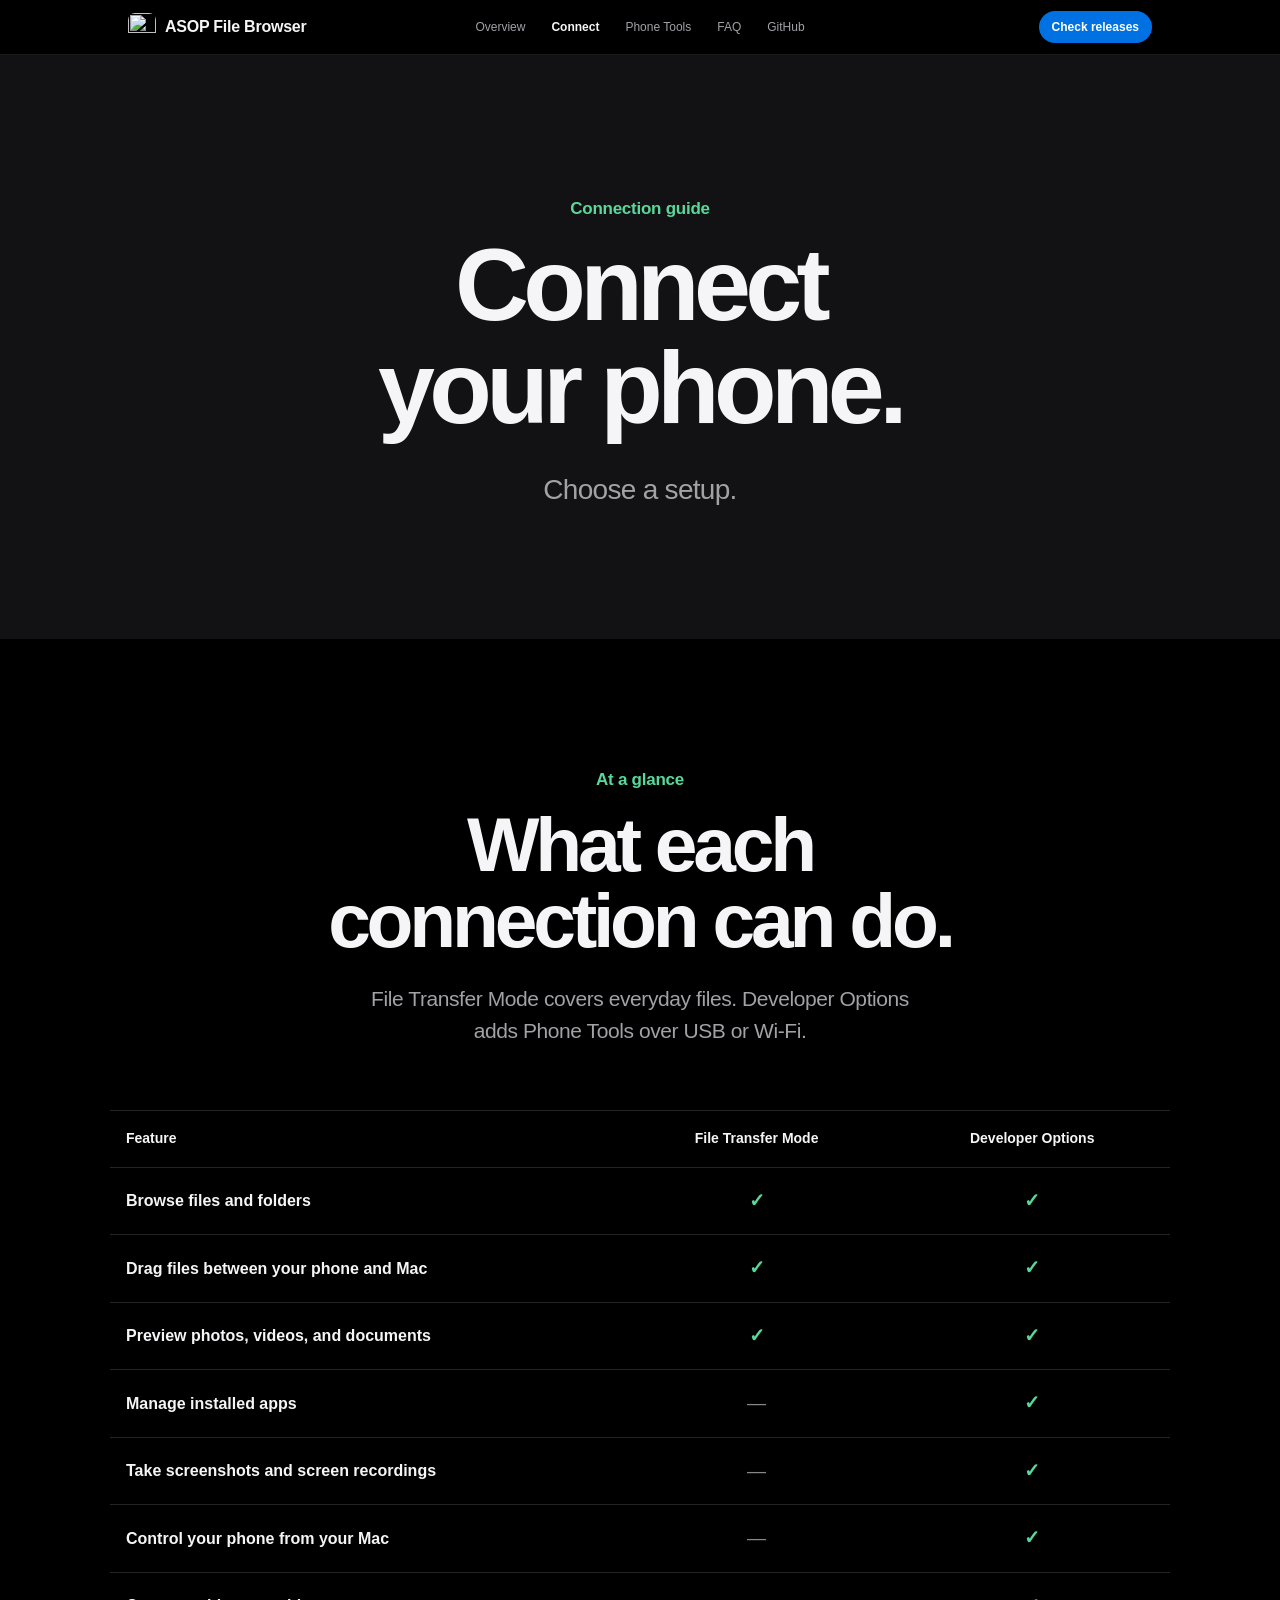
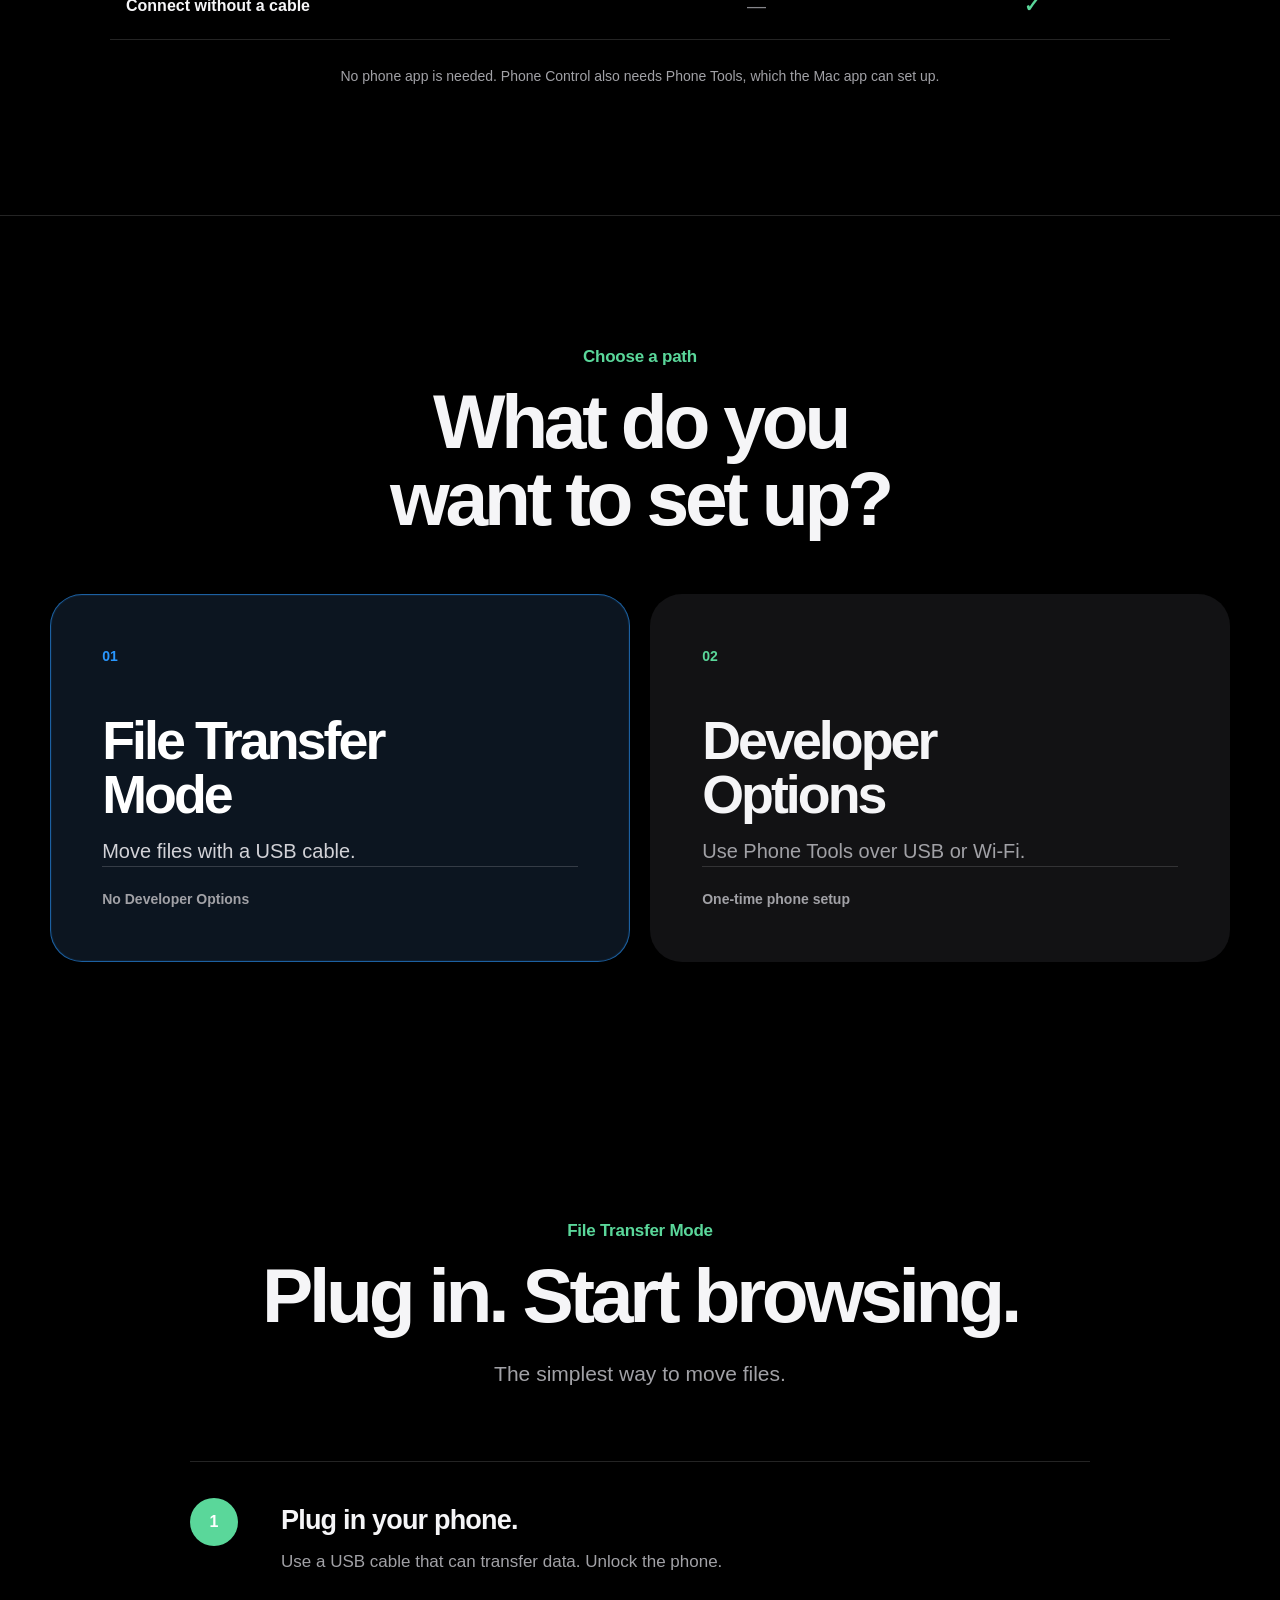
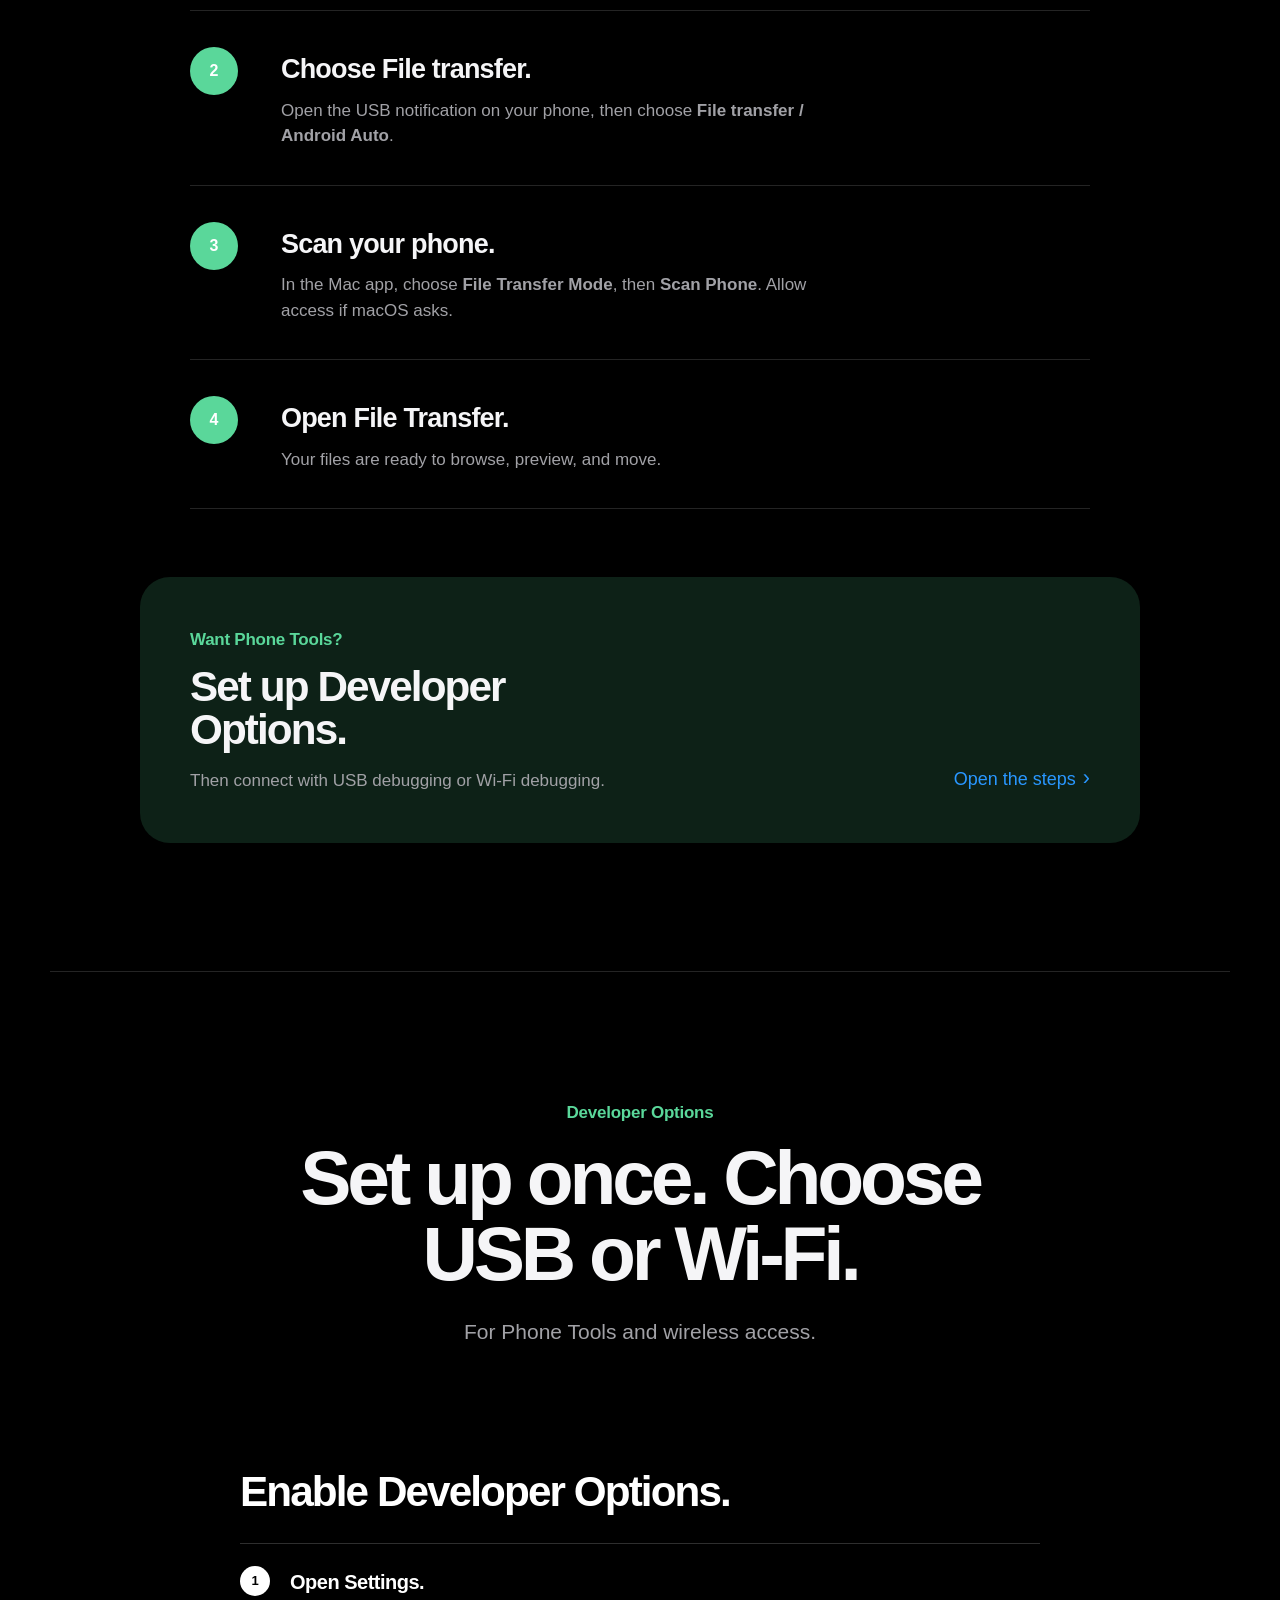
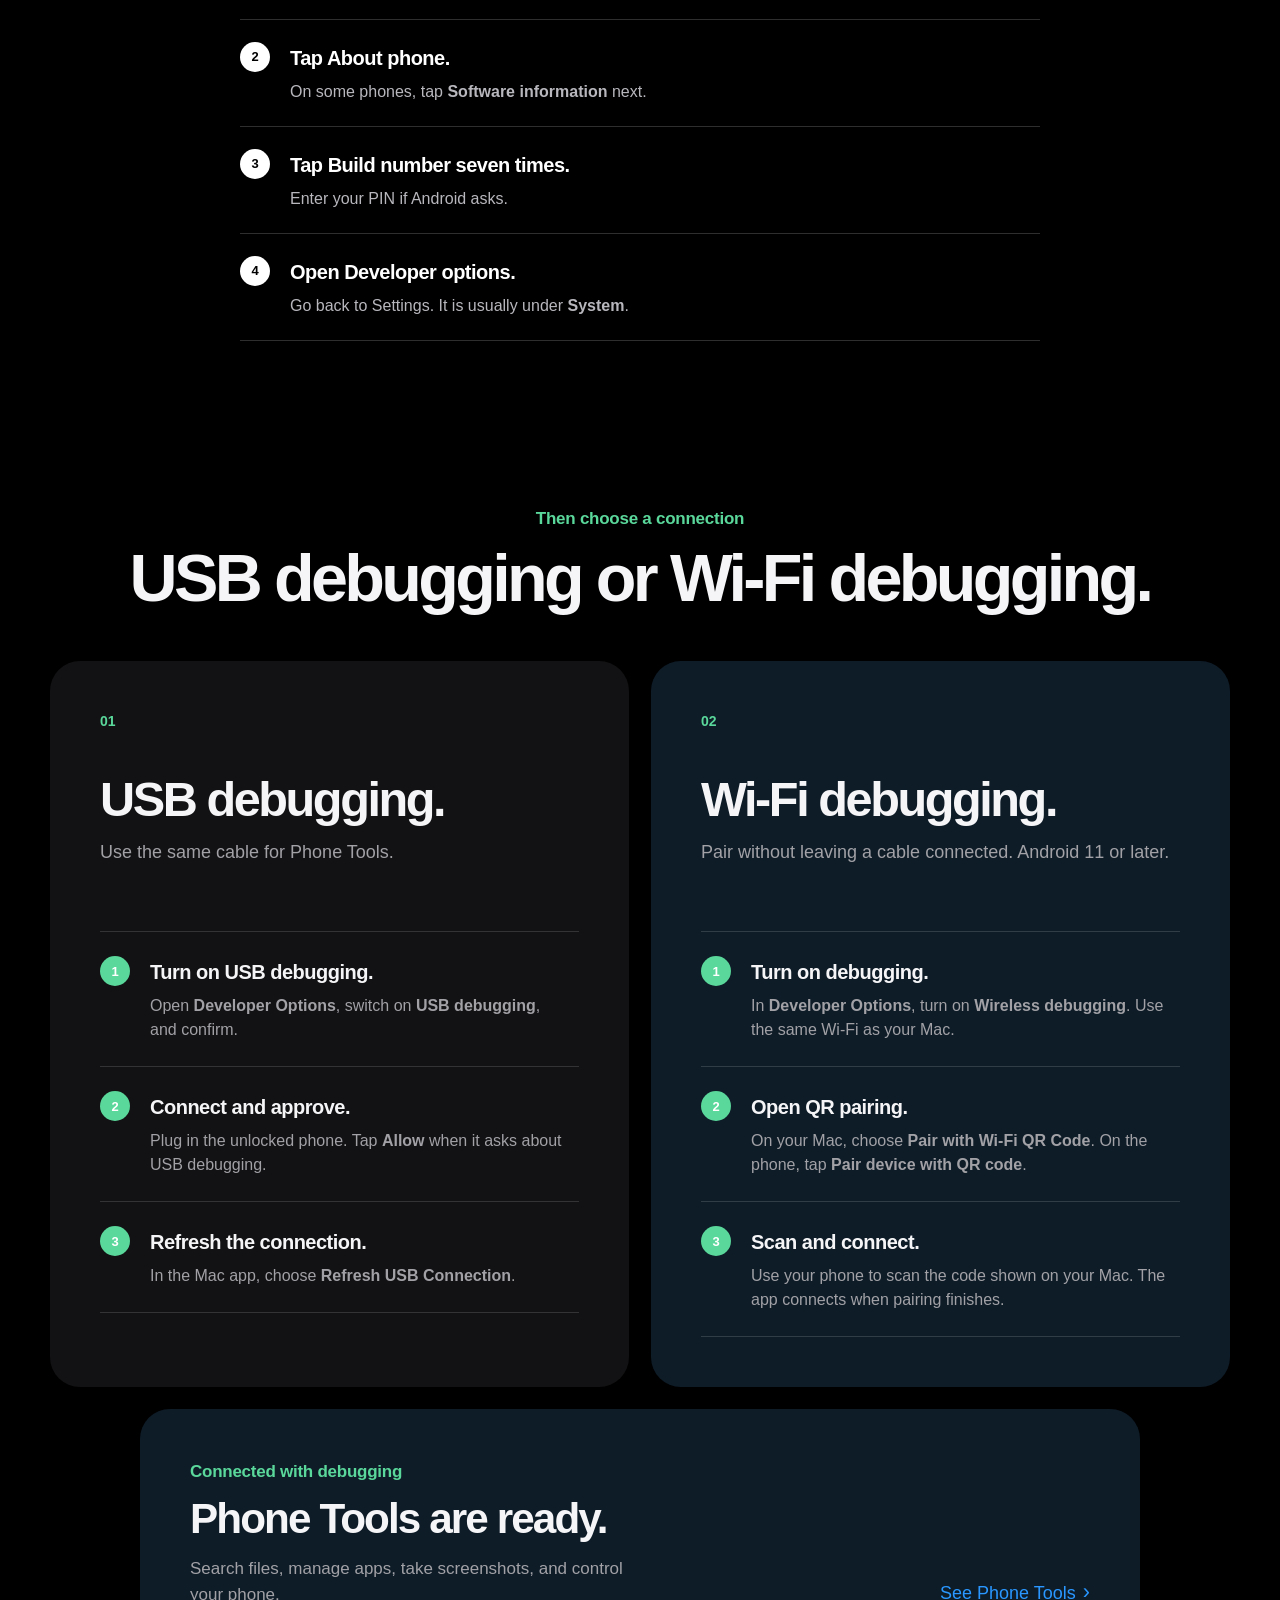
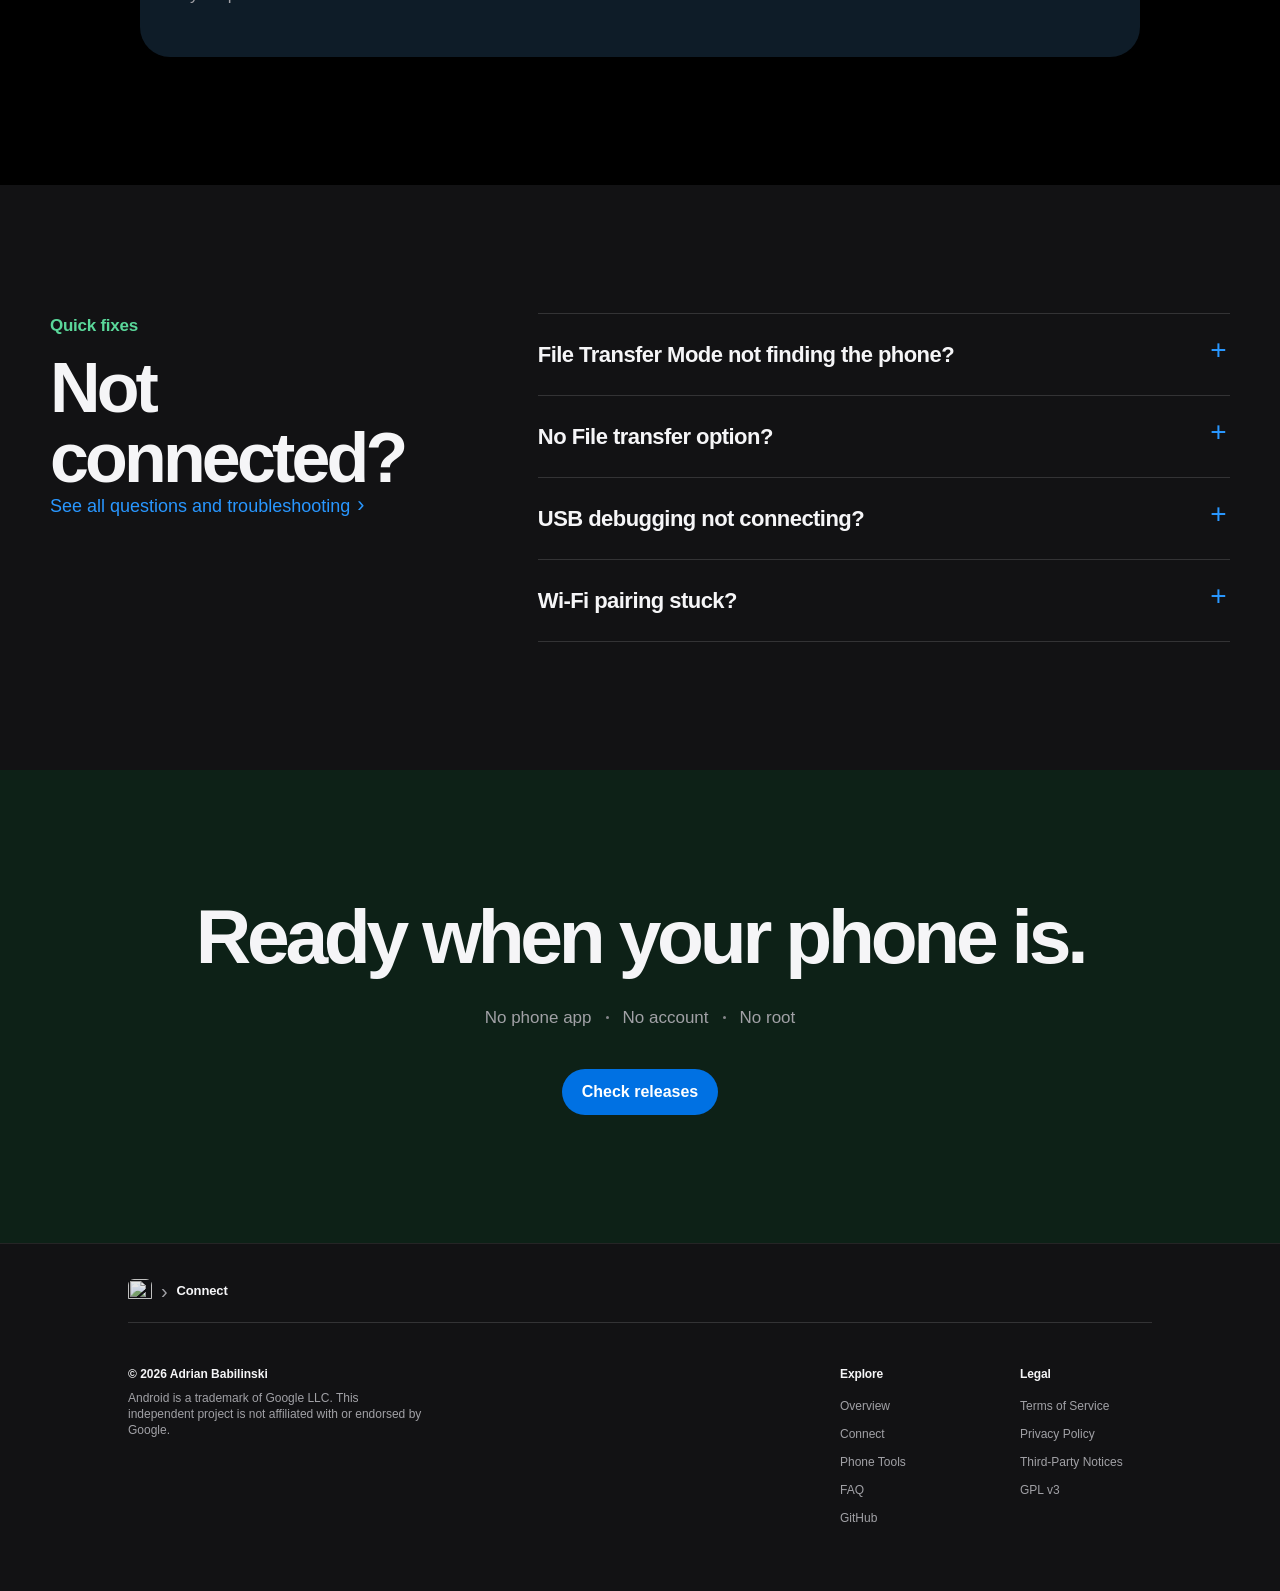
==== commit 2a7e6a70: "Refine Apple-inspired dark website theme" ====
--- a/docs/connect/index.html
+++ b/docs/connect/index.html
@@ -3,6 +3,7 @@
   <head>
     <meta charset="utf-8">
     <meta name="viewport" content="width=device-width, initial-scale=1">
+    <meta name="theme-color" content="#000000">
     <title>Connect your phone — ASOP File Browser</title>
     <meta
       name="description"
@@ -14,12 +15,12 @@
     <meta property="og:title" content="Connect your phone — ASOP File Browser">
     <meta property="og:description" content="Step-by-step setup for File Transfer Mode, USB debugging, and Wi-Fi debugging.">
     <meta property="og:url" content="https://ababilinski.github.io/asop-file-browser/connect/">
-    <meta property="og:image" content="https://ababilinski.github.io/asop-file-browser/assets/social-preview-v3.png">
+    <meta property="og:image" content="https://ababilinski.github.io/asop-file-browser/assets/social-preview-v4.png">
     <meta name="twitter:card" content="summary_large_image">
     <meta name="twitter:title" content="Connect your phone — ASOP File Browser">
     <meta name="twitter:description" content="Step-by-step setup for File Transfer Mode, USB debugging, and Wi-Fi debugging.">
-    <meta name="twitter:image" content="https://ababilinski.github.io/asop-file-browser/assets/social-preview-v3.png">
-    <link rel="stylesheet" href="../styles.css?v=20260725a">
+    <meta name="twitter:image" content="https://ababilinski.github.io/asop-file-browser/assets/social-preview-v4.png">
+    <link rel="stylesheet" href="../styles.css?v=20260726a">
   </head>
   <body>
     <a class="skip-link" href="#main">Skip to content</a>
--- a/docs/styles.css
+++ b/docs/styles.css
@@ -3154,58 +3154,57 @@
 
 :root {
   color-scheme: dark;
-  --canvas: #0a0d0b;
-  --surface: #131714;
-  --surface-raised: #1a1f1b;
-  --ink: #f3f6f3;
-  --muted: #a4aca6;
-  --line: rgba(255, 255, 255, 0.12);
+  --canvas: #000000;
+  --surface: #121214;
+  --surface-raised: #1d1d1f;
+  --ink: #f5f5f7;
+  --muted: #a1a1a6;
+  --tertiary: #86868b;
+  --line: rgba(255, 255, 255, 0.14);
   --accent: #5ad79a;
   --accent-hover: #76e4ae;
-  --accent-soft: #11271a;
-  --accent-fill: #198754;
-  --accent-fill-hover: #209d65;
-  --blue-soft: #111f2b;
-  --black: #050706;
-  --dark-card: #171b18;
-  --window-shadow: 0 36px 100px rgba(0, 0, 0, 0.52);
+  --accent-soft: #0d2117;
+  --link: #2997ff;
+  --link-hover: #6ab8ff;
+  --action: #0071e3;
+  --action-hover: #006edb;
+  --blue-soft: #0e1c28;
+  --black: #000000;
+  --dark-card: #1d1d1f;
+  --window-shadow: 0 40px 120px rgba(0, 0, 0, 0.72);
 }
 
 .nav-action,
 .button-primary,
-.steps-list li > span,
-.privacy-lock-body,
-.debug-steps li > span,
-.step-number,
 .notice-primary-link {
-  background: var(--accent-fill);
+  background: var(--action);
 }
 
 .nav-action:hover,
 .button-primary:hover,
 .notice-primary-link:hover {
-  background: var(--accent-fill-hover);
+  background: var(--action-hover);
 }
 
 body {
-  background:
-    radial-gradient(circle at 50% -12%, rgba(90, 215, 154, 0.08), transparent 32rem),
-    var(--canvas);
+  background: var(--canvas);
 }
 
 :focus-visible {
-  outline-color: #7eeab5;
+  outline-color: var(--link);
 }
 
 .site-header {
-  border-bottom-color: var(--line);
-  background: rgba(10, 13, 11, 0.8);
-  box-shadow: 0 1px 0 rgba(255, 255, 255, 0.025);
+  border-bottom-color: rgba(255, 255, 255, 0.1);
+  background: rgba(0, 0, 0, 0.76);
+  backdrop-filter: saturate(140%) blur(24px);
+  -webkit-backdrop-filter: saturate(140%) blur(24px);
+  box-shadow: none;
 }
 
 .breadcrumb-separator,
 .nav-links {
-  color: #b1b8b3;
+  color: var(--muted);
 }
 
 .nav-links a:hover,
@@ -3214,21 +3213,51 @@
 }
 
 .breadcrumb-home img {
-  filter: grayscale(0.5) brightness(1.08) contrast(1.04);
+  filter: grayscale(0.55) brightness(1.08) contrast(1.04);
 }
 
 .button-light {
-  border: 1px solid var(--line);
-  background: var(--surface-raised);
-  color: var(--ink);
+  border: 0;
+  background: var(--ink);
+  color: #1d1d1f;
 }
 
 .button-light:hover {
-  background: #242a25;
+  background: #ffffff;
 }
 
 .fact-row li + li::before {
-  background: #6f7771;
+  background: var(--tertiary);
+}
+
+.hero {
+  position: relative;
+  isolation: isolate;
+}
+
+.hero::before {
+  position: absolute;
+  z-index: -1;
+  top: -54px;
+  left: 50%;
+  width: 100vw;
+  height: min(760px, 88%);
+  transform: translateX(-50%);
+  background:
+    radial-gradient(ellipse 48% 38% at 48% 100%, rgba(90, 215, 154, 0.045), transparent 72%),
+    radial-gradient(ellipse 34% 30% at 68% 96%, rgba(41, 151, 255, 0.04), transparent 76%);
+  content: "";
+  pointer-events: none;
+}
+
+.hero .eyebrow {
+  width: fit-content;
+  margin-right: auto;
+  margin-left: auto;
+  background: linear-gradient(90deg, #a7f0cb 0%, var(--accent) 52%, #78a9c8 100%);
+  background-clip: text;
+  color: transparent;
+  -webkit-background-clip: text;
 }
 
 .hero-window,
@@ -3237,11 +3266,17 @@
 .storage-card img,
 .tools-window img,
 .tools-product-card > img {
-  border-color: rgba(255, 255, 255, 0.15);
+  border-color: rgba(255, 255, 255, 0.14);
 }
 
 .hero-window {
   background: var(--surface-raised);
+}
+
+.hero-window,
+.stage,
+.tools-window {
+  box-shadow: var(--window-shadow);
 }
 
 .stage img,
@@ -3249,7 +3284,17 @@
 .storage-card img,
 .tools-window img,
 .tools-product-card > img {
-  box-shadow: 0 24px 64px rgba(0, 0, 0, 0.38);
+  box-shadow: 0 24px 64px rgba(0, 0, 0, 0.48);
+}
+
+.stage-blue {
+  border: 1px solid rgba(120, 169, 200, 0.13);
+  background: linear-gradient(145deg, #102331 0%, var(--blue-soft) 44%, #080d11 100%);
+}
+
+.stage-green {
+  border: 1px solid rgba(90, 215, 154, 0.13);
+  background: linear-gradient(145deg, #112a1d 0%, var(--accent-soft) 48%, #080d0a 100%);
 }
 
 .product-card,
@@ -3260,7 +3305,7 @@
 
 .preview-card,
 .tools-trash-card {
-  background: #191916;
+  background: #1b1a1d;
 }
 
 .chapter-transfer,
@@ -3270,11 +3315,18 @@
 
 .storage-card,
 .tools-window-green {
-  background: #12251a;
+  border: 1px solid rgba(90, 215, 154, 0.12);
+  background: linear-gradient(145deg, #10251a 0%, var(--accent-soft) 62%, #0a100c 100%);
+}
+
+.connection-option,
+.debug-options article {
+  border: 1px solid rgba(255, 255, 255, 0.08);
 }
 
 .connection-option:hover {
-  background: #202521;
+  border-color: rgba(255, 255, 255, 0.14);
+  background: #242426;
 }
 
 .privacy-facts,
@@ -3283,14 +3335,13 @@
 .path-callout div > p:last-child,
 .path-callout-wifi div > p:last-child,
 .android-control-band > p:last-child,
-.legal-note p,
-.android-brand-section blockquote {
-  color: #a8cbb7;
+.legal-note p {
+  color: var(--muted);
 }
 
 .privacy-facts li + li::before,
 .requirements-band li + li::before {
-  background: #5d8f72;
+  background: var(--tertiary);
 }
 
 .path-option:hover {
@@ -3298,22 +3349,29 @@
 }
 
 .path-option.is-selected {
-  border-color: rgba(90, 215, 154, 0.66);
-  background: #08130d;
+  border-color: rgba(41, 151, 255, 0.58);
+  background: #0c1520;
+  box-shadow: inset 0 0 0 1px rgba(41, 151, 255, 0.08);
+}
+
+.path-option.is-selected .path-number {
+  color: var(--link);
 }
 
 .feature-dash {
-  color: #737b75;
+  color: var(--tertiary);
 }
 
 .notice-intro > p:not(.legal-updated),
 .legal-content p,
 .legal-content li {
-  color: #c2c8c3;
+  color: #c7c7cc;
 }
 
 .notice-toc a:hover {
-  border-color: rgba(90, 215, 154, 0.38);
+  border-color: rgba(41, 151, 255, 0.45);
+  background: #0d1a26;
+  color: var(--link-hover);
 }
 
 .notice-component {
@@ -3321,7 +3379,7 @@
 }
 
 .notice-component-featured {
-  background: linear-gradient(145deg, #122119 0%, var(--surface-raised) 62%);
+  background: linear-gradient(145deg, #0f1c14 0%, var(--surface-raised) 64%);
 }
 
 .notice-monogram {
@@ -3341,13 +3399,92 @@
 
 .copyright-explainer,
 .notice-source-note {
-  color: #b5bdb7 !important;
+  color: var(--muted) !important;
 }
 
 .android-brand-section blockquote {
   background: #10231a;
+  color: #d2d2d7;
+}
+
+.text-link,
+.faq-section .help-list a,
+.legal-content a,
+.notice-link-row a {
+  color: var(--link);
+}
+
+.text-link:hover,
+.faq-section .help-list a:hover,
+.legal-content a:hover,
+.notice-link-row a:hover {
+  color: var(--link-hover);
+}
+
+.text-link span {
+  transition: transform 180ms ease;
+}
+
+.text-link:hover span {
+  transform: translateX(2px);
+}
+
+.help-list summary::after {
+  color: var(--link);
+}
+
+.section-intro-light .eyebrow,
+.option-label,
+.setup-debug .eyebrow,
+.debug-options article > span,
+.tool-card-wide .eyebrow,
+.phone-tools-hero .eyebrow,
+.control-feature .eyebrow,
+.info-page-hero .eyebrow {
+  color: var(--accent);
+}
+
+.nav-action:hover,
+.button:hover,
+.connection-option:hover,
+.path-option:hover {
+  transform: none;
+}
+
+.site-footer {
+  border-top: 1px solid rgba(255, 255, 255, 0.08);
 }
 
 .footer-shell .footer-breadcrumb {
   border-bottom-color: var(--line);
 }
+
+@media (prefers-contrast: more) {
+  :root {
+    --muted: #d2d2d7;
+    --line: rgba(255, 255, 255, 0.28);
+  }
+
+  .hero .eyebrow {
+    background: none;
+    color: var(--accent);
+  }
+
+  .site-header {
+    border-bottom-color: rgba(255, 255, 255, 0.3);
+    background: #000000;
+  }
+
+  .connection-option,
+  .debug-options article {
+    border-color: rgba(255, 255, 255, 0.24);
+  }
+}
+
+@media (prefers-reduced-transparency: reduce) {
+  .site-header {
+    background: #000000;
+    backdrop-filter: none;
+    -webkit-backdrop-filter: none;
+  }
+}
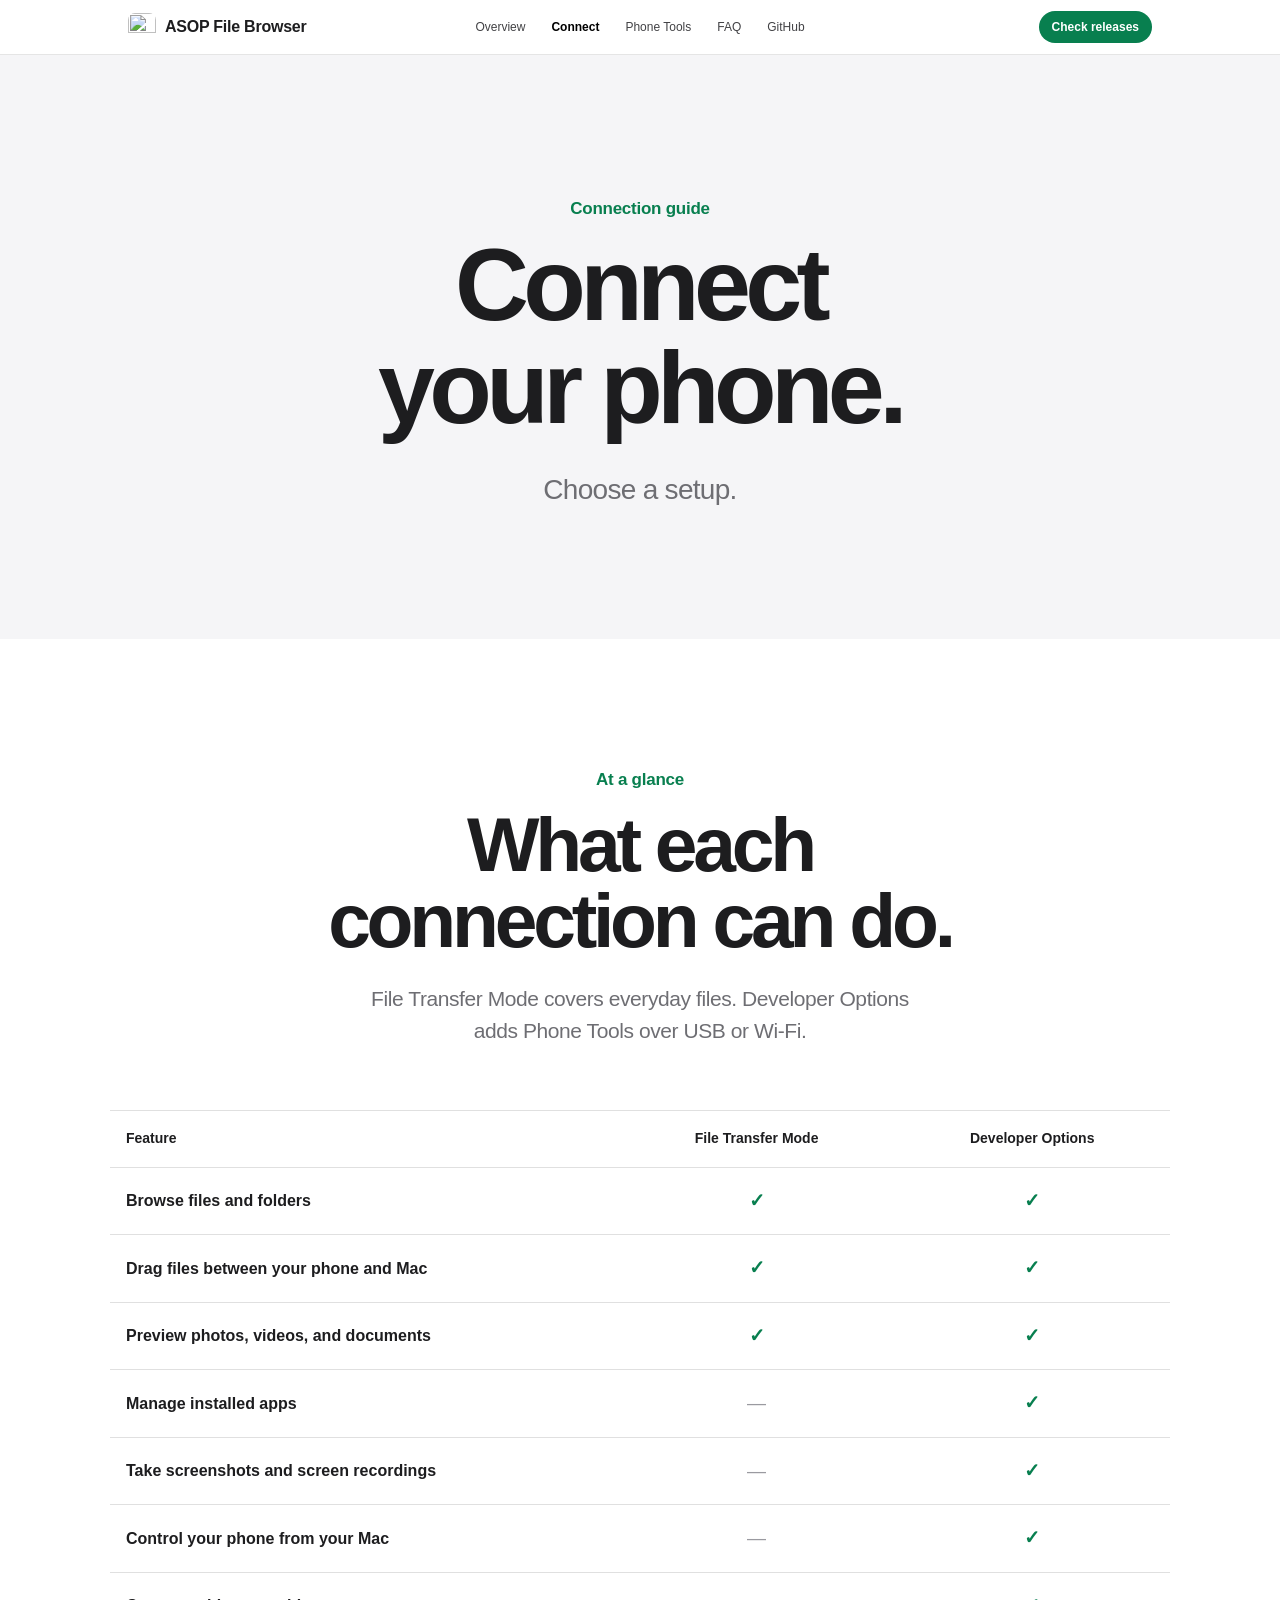
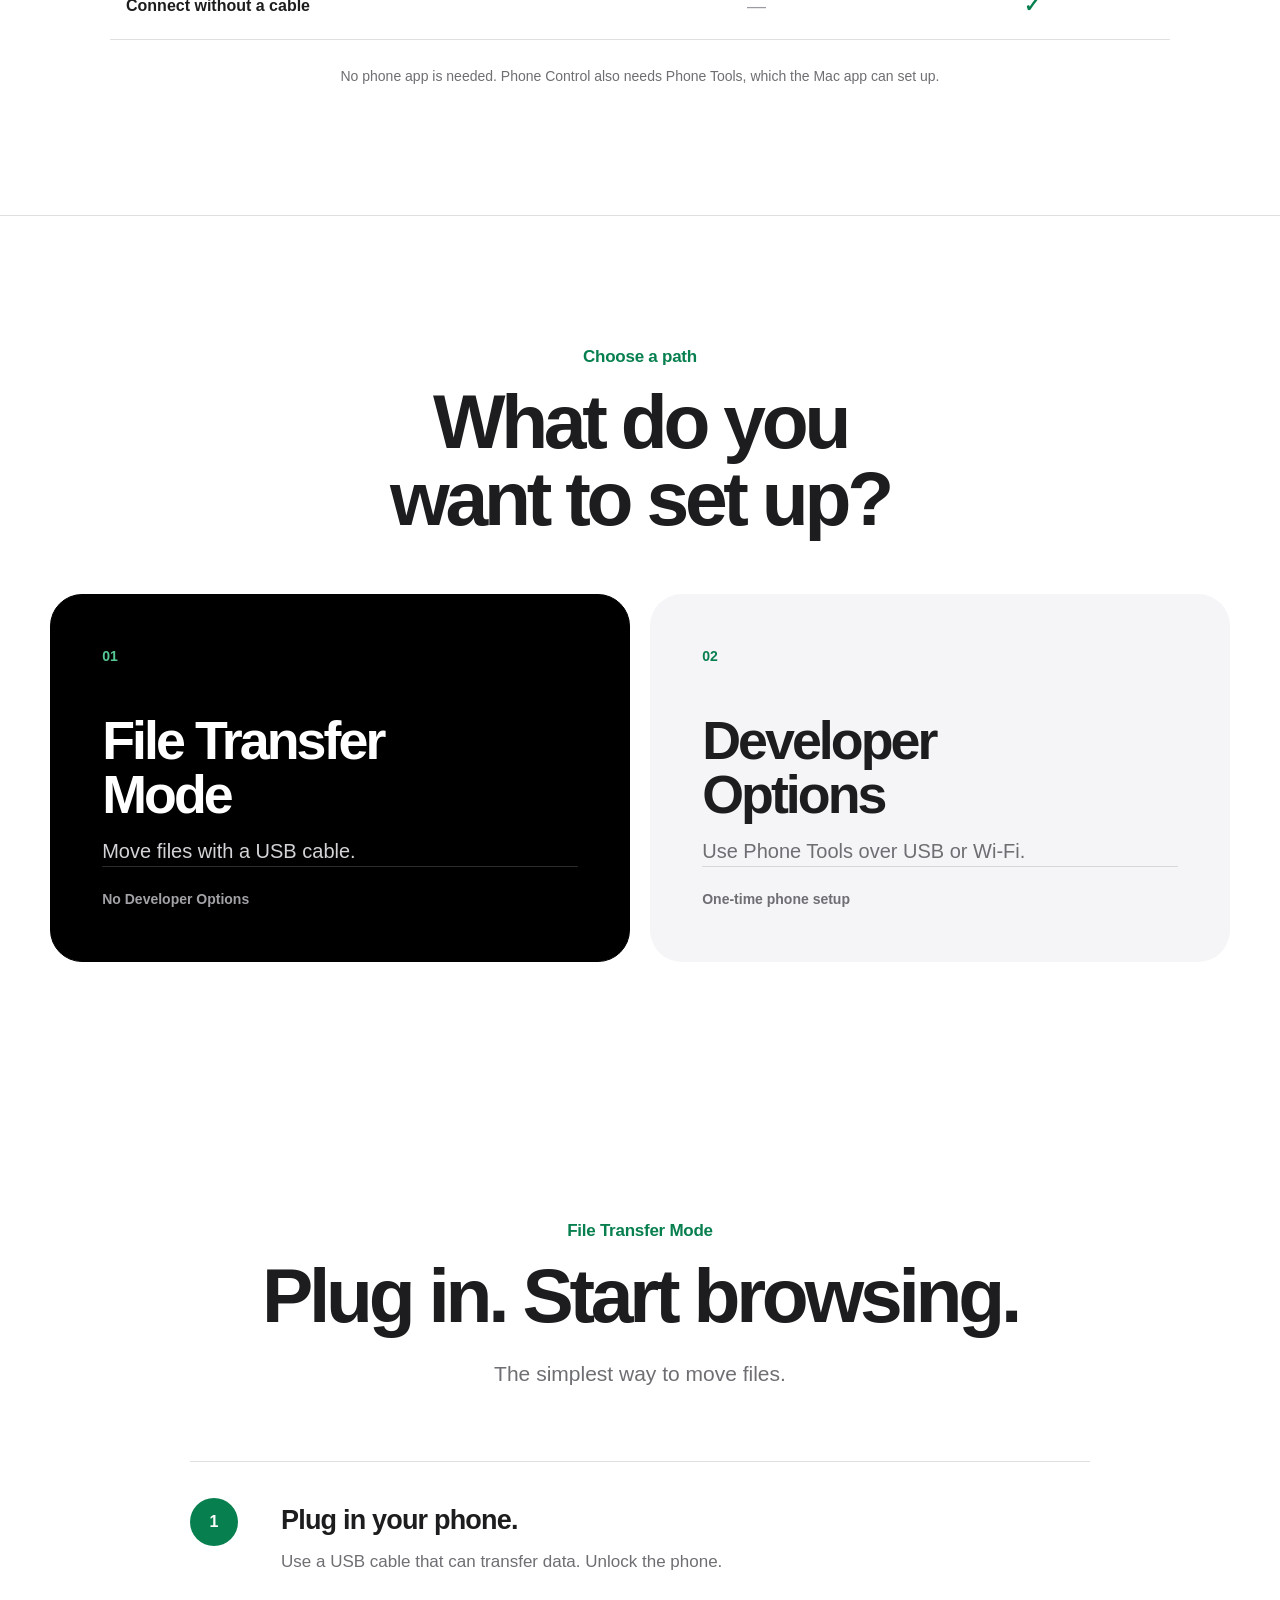
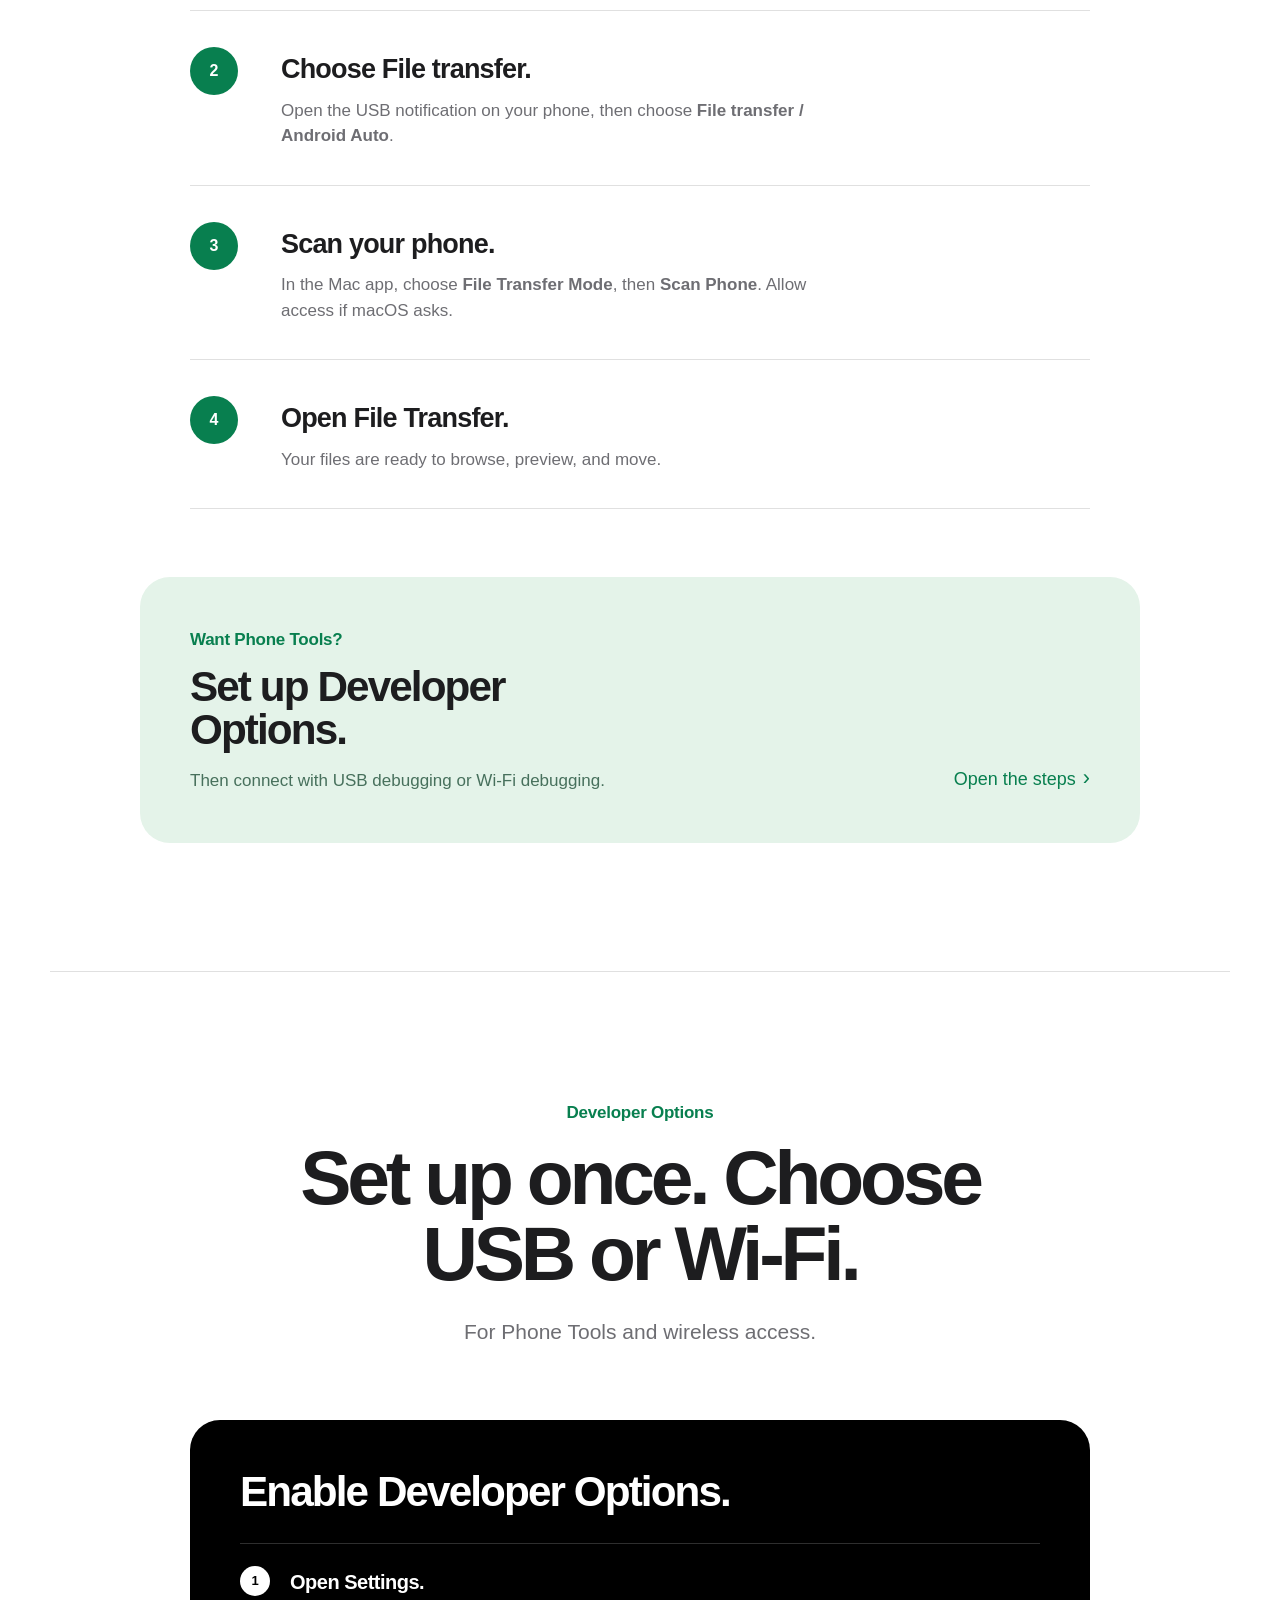
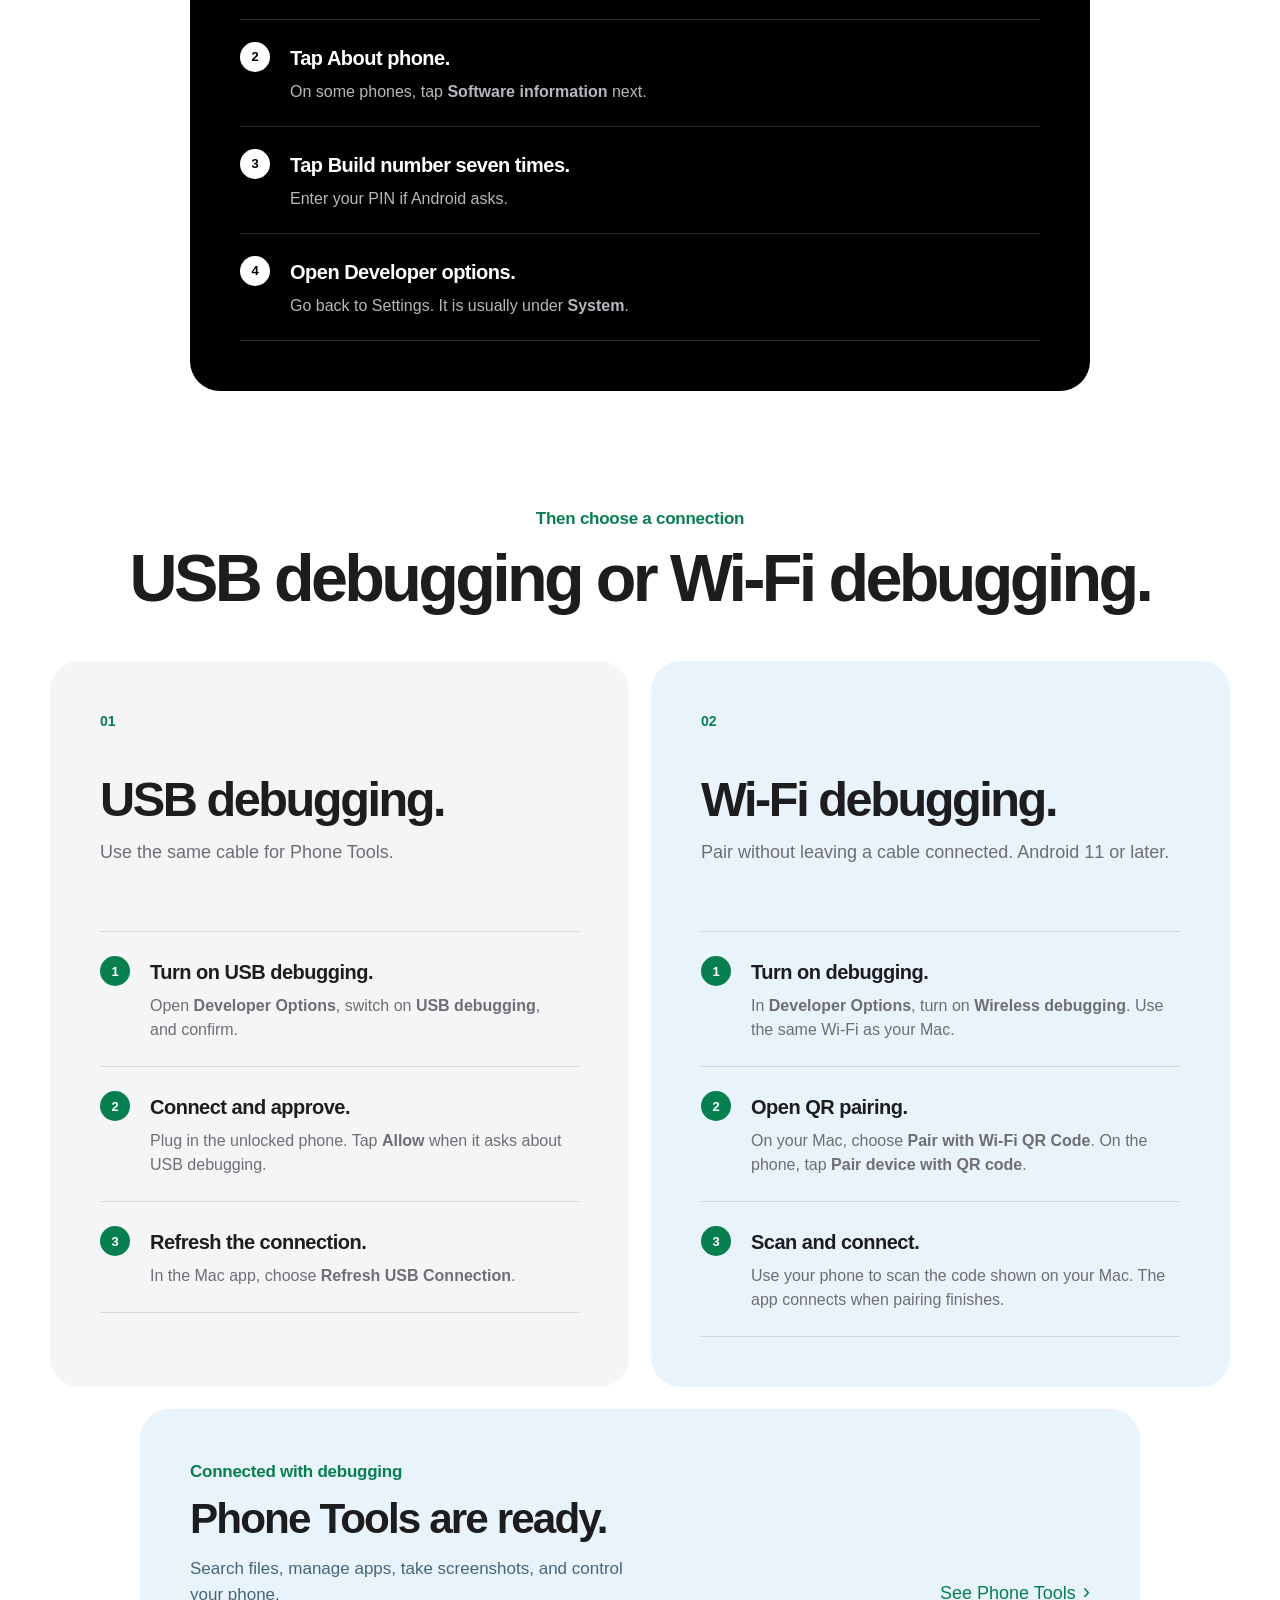
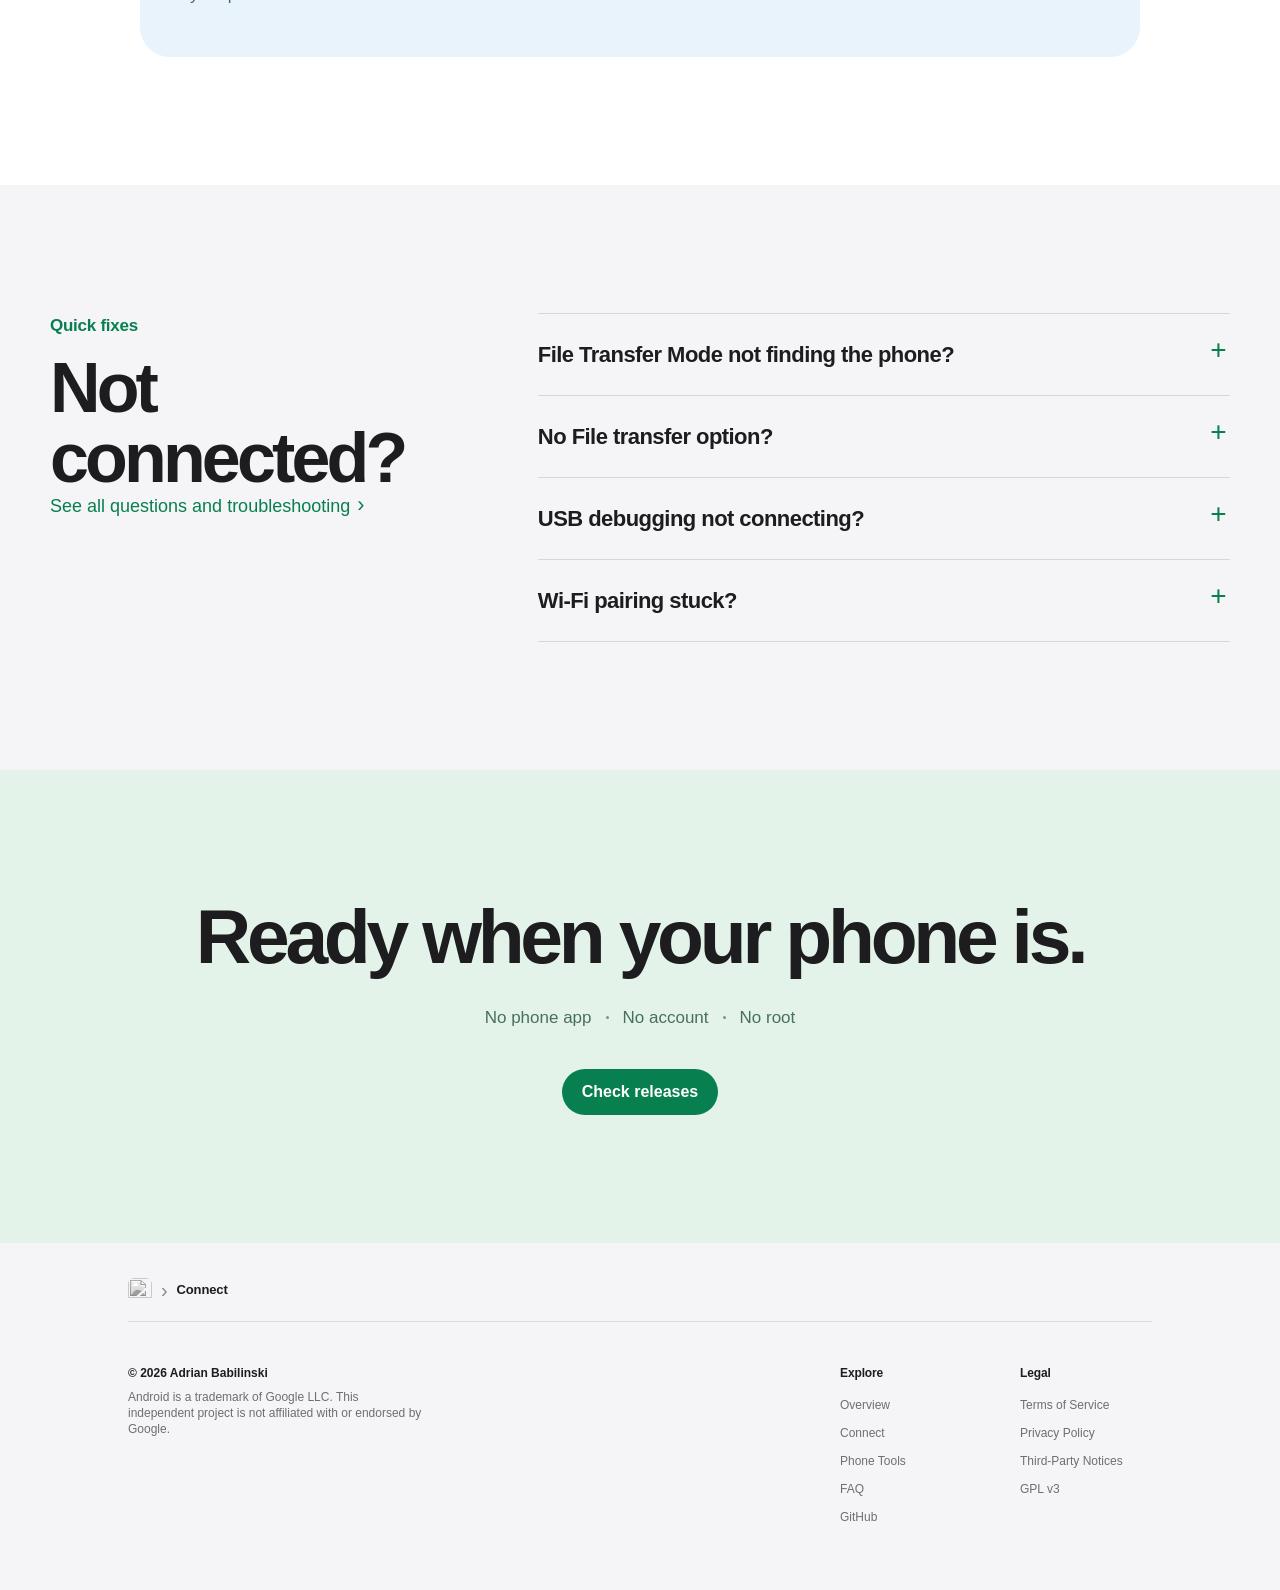
==== commit 4fa77318: "Follow system appearance on website" ====
--- a/docs/connect/index.html
+++ b/docs/connect/index.html
@@ -3,7 +3,8 @@
   <head>
     <meta charset="utf-8">
     <meta name="viewport" content="width=device-width, initial-scale=1">
-    <meta name="theme-color" content="#000000">
+    <meta name="theme-color" content="#ffffff" media="(prefers-color-scheme: light)">
+    <meta name="theme-color" content="#000000" media="(prefers-color-scheme: dark)">
     <title>Connect your phone — ASOP File Browser</title>
     <meta
       name="description"
@@ -20,7 +21,7 @@
     <meta name="twitter:title" content="Connect your phone — ASOP File Browser">
     <meta name="twitter:description" content="Step-by-step setup for File Transfer Mode, USB debugging, and Wi-Fi debugging.">
     <meta name="twitter:image" content="https://ababilinski.github.io/asop-file-browser/assets/social-preview-v4.png">
-    <link rel="stylesheet" href="../styles.css?v=20260726a">
+    <link rel="stylesheet" href="../styles.css?v=20260726b">
   </head>
   <body>
     <a class="skip-link" href="#main">Skip to content</a>
--- a/docs/styles.css
+++ b/docs/styles.css
@@ -3150,29 +3150,30 @@
   }
 }
 
-/* Dark product preview */
-
-:root {
-  color-scheme: dark;
-  --canvas: #000000;
-  --surface: #121214;
-  --surface-raised: #1d1d1f;
-  --ink: #f5f5f7;
-  --muted: #a1a1a6;
-  --tertiary: #86868b;
-  --line: rgba(255, 255, 255, 0.14);
-  --accent: #5ad79a;
-  --accent-hover: #76e4ae;
-  --accent-soft: #0d2117;
-  --link: #2997ff;
-  --link-hover: #6ab8ff;
-  --action: #0071e3;
-  --action-hover: #006edb;
-  --blue-soft: #0e1c28;
-  --black: #000000;
-  --dark-card: #1d1d1f;
-  --window-shadow: 0 40px 120px rgba(0, 0, 0, 0.72);
-}
+/* System dark appearance */
+
+@media (prefers-color-scheme: dark) {
+  :root {
+    color-scheme: dark;
+    --canvas: #000000;
+    --surface: #121214;
+    --surface-raised: #1d1d1f;
+    --ink: #f5f5f7;
+    --muted: #a1a1a6;
+    --tertiary: #86868b;
+    --line: rgba(255, 255, 255, 0.14);
+    --accent: #5ad79a;
+    --accent-hover: #76e4ae;
+    --accent-soft: #0d2117;
+    --link: #2997ff;
+    --link-hover: #6ab8ff;
+    --action: #0071e3;
+    --action-hover: #006edb;
+    --blue-soft: #0e1c28;
+    --black: #000000;
+    --dark-card: #1d1d1f;
+    --window-shadow: 0 40px 120px rgba(0, 0, 0, 0.72);
+  }
 
 .nav-action,
 .button-primary,
@@ -3459,7 +3460,9 @@
   border-bottom-color: var(--line);
 }
 
-@media (prefers-contrast: more) {
+}
+
+@media (prefers-color-scheme: dark) and (prefers-contrast: more) {
   :root {
     --muted: #d2d2d7;
     --line: rgba(255, 255, 255, 0.28);
@@ -3481,7 +3484,7 @@
   }
 }
 
-@media (prefers-reduced-transparency: reduce) {
+@media (prefers-color-scheme: dark) and (prefers-reduced-transparency: reduce) {
   .site-header {
     background: #000000;
     backdrop-filter: none;
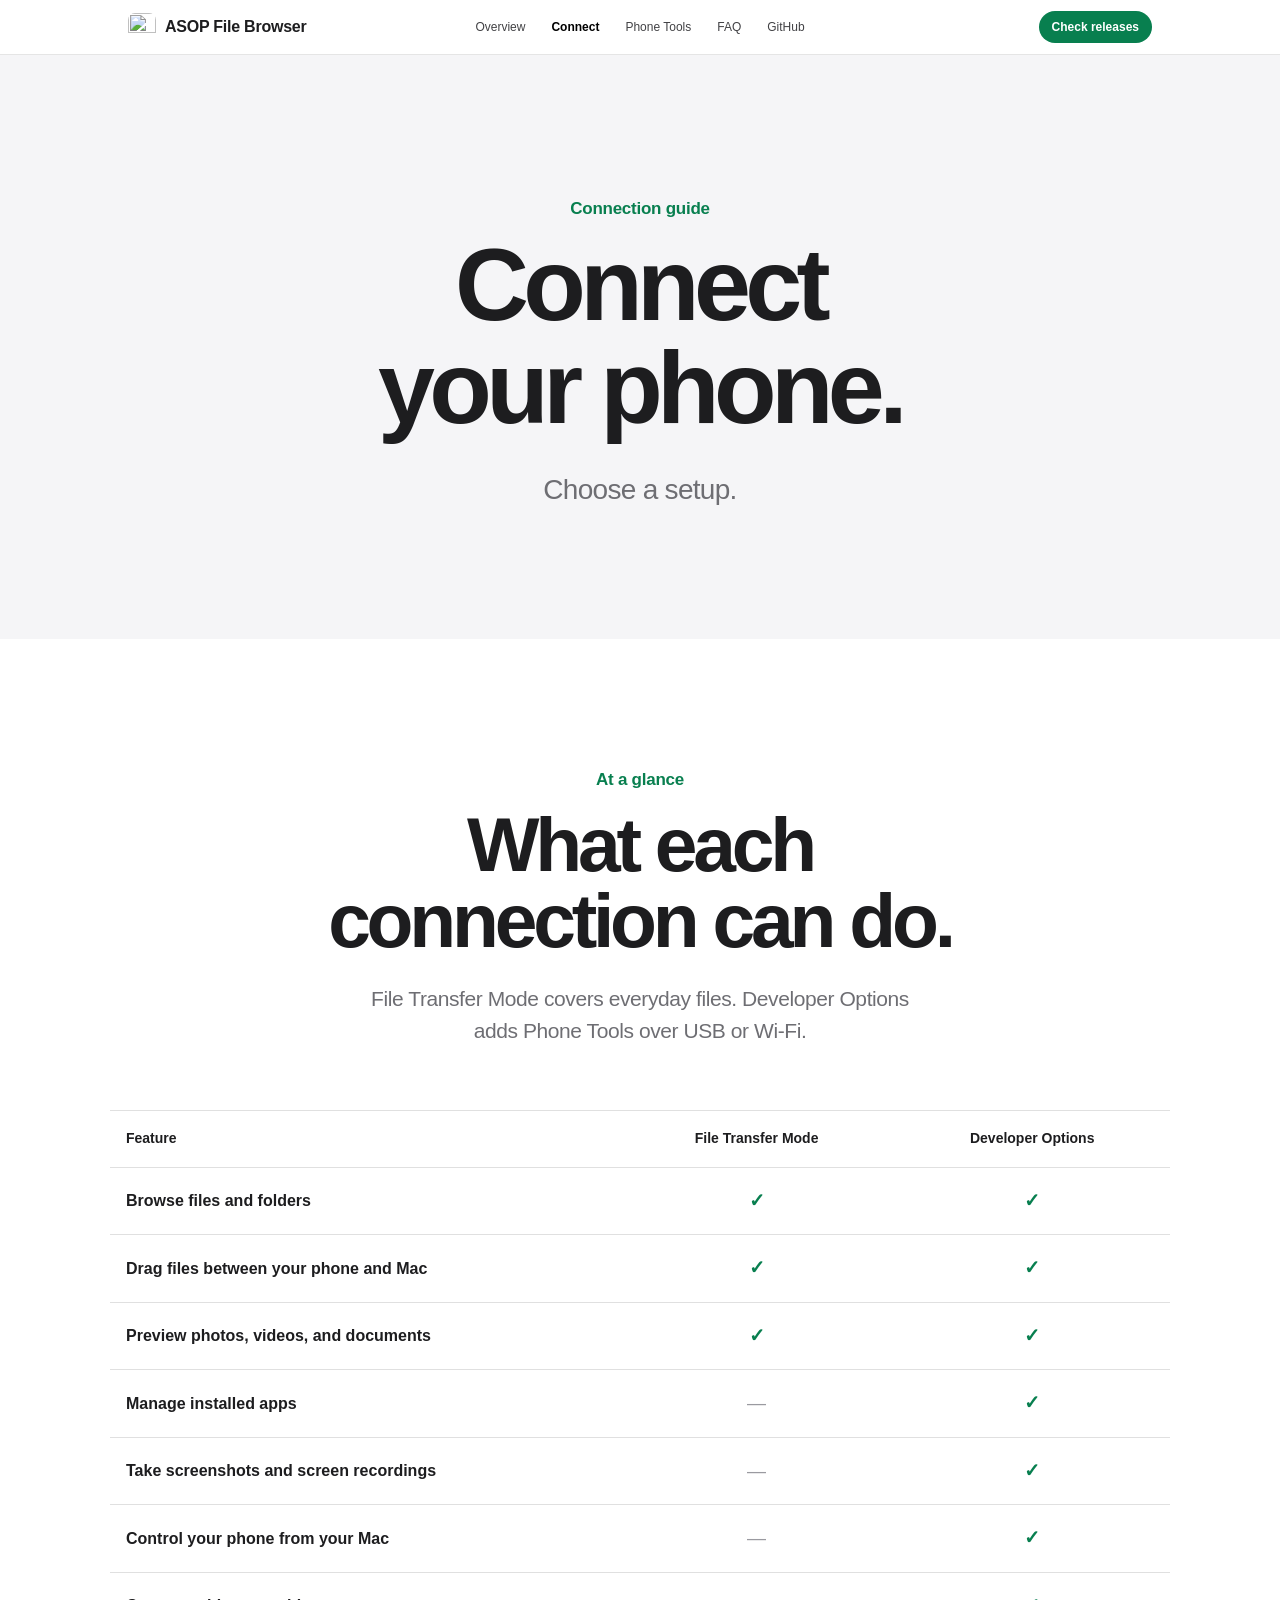
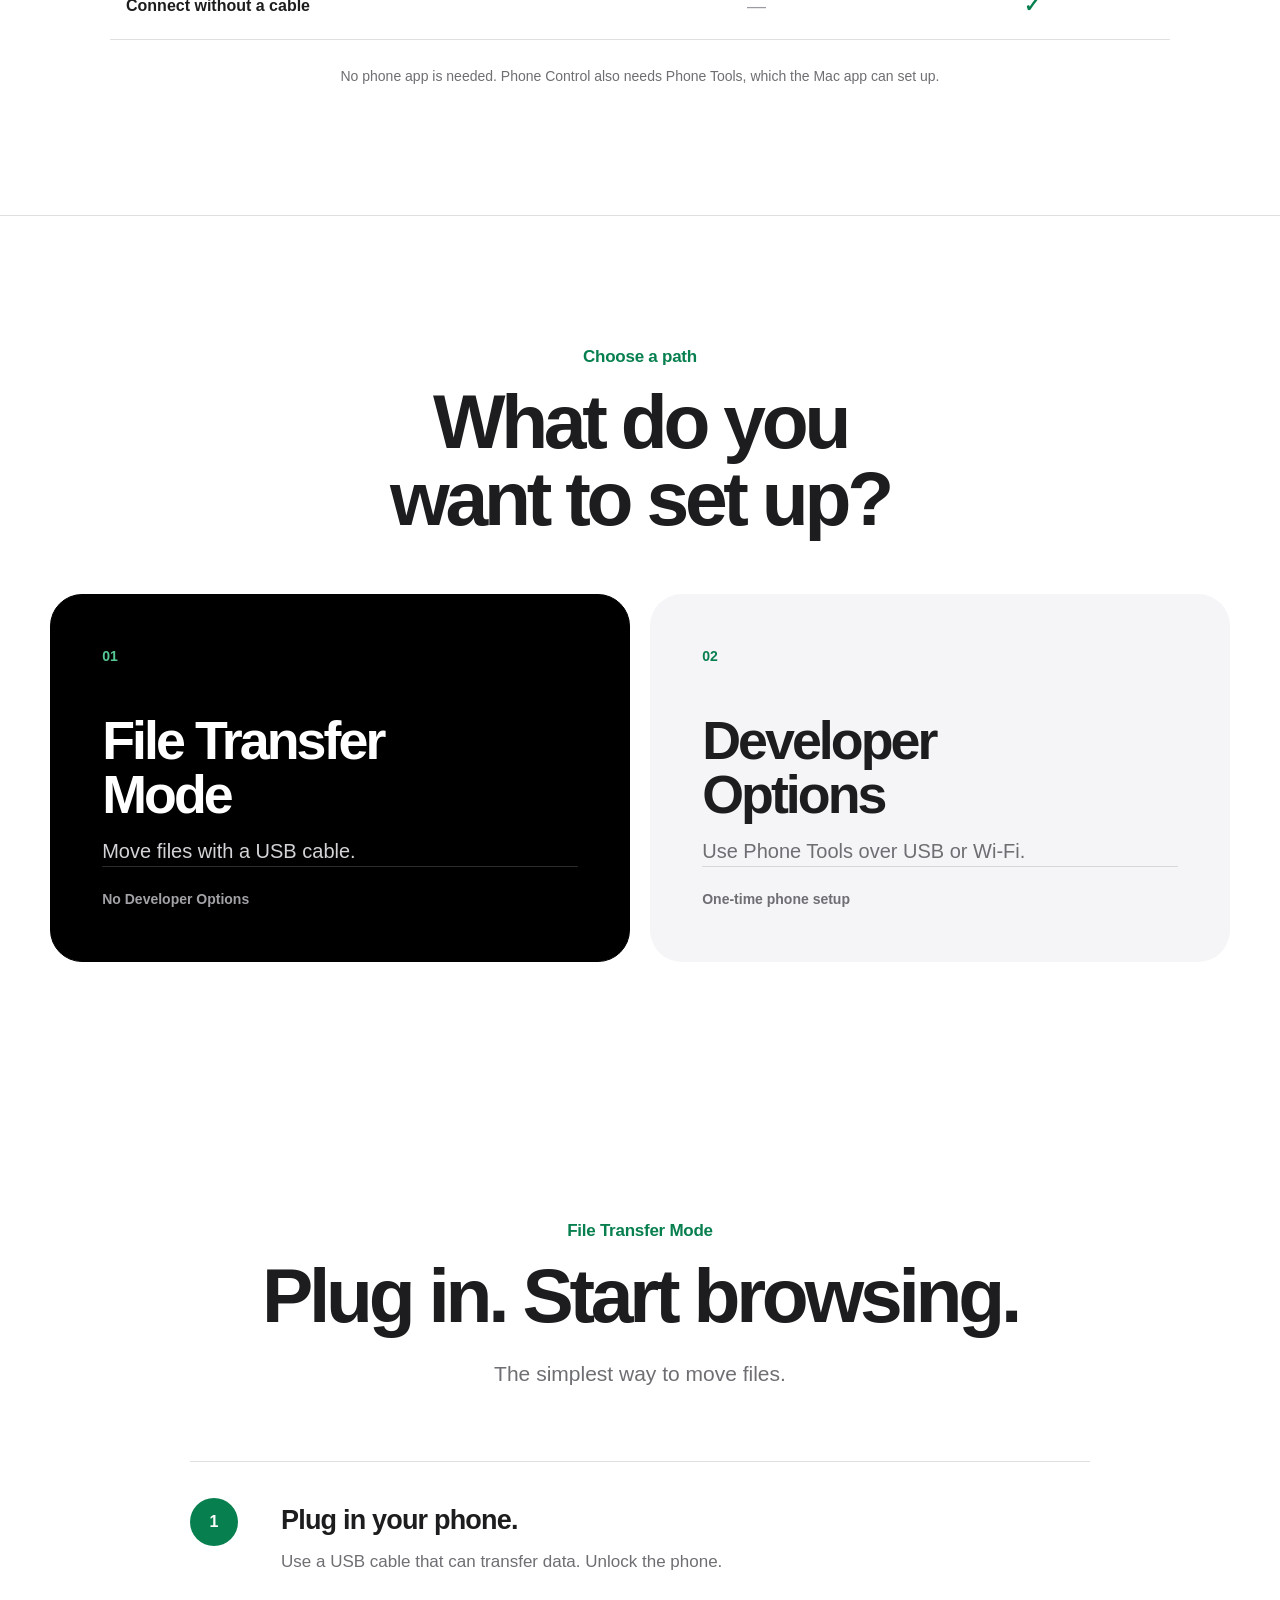
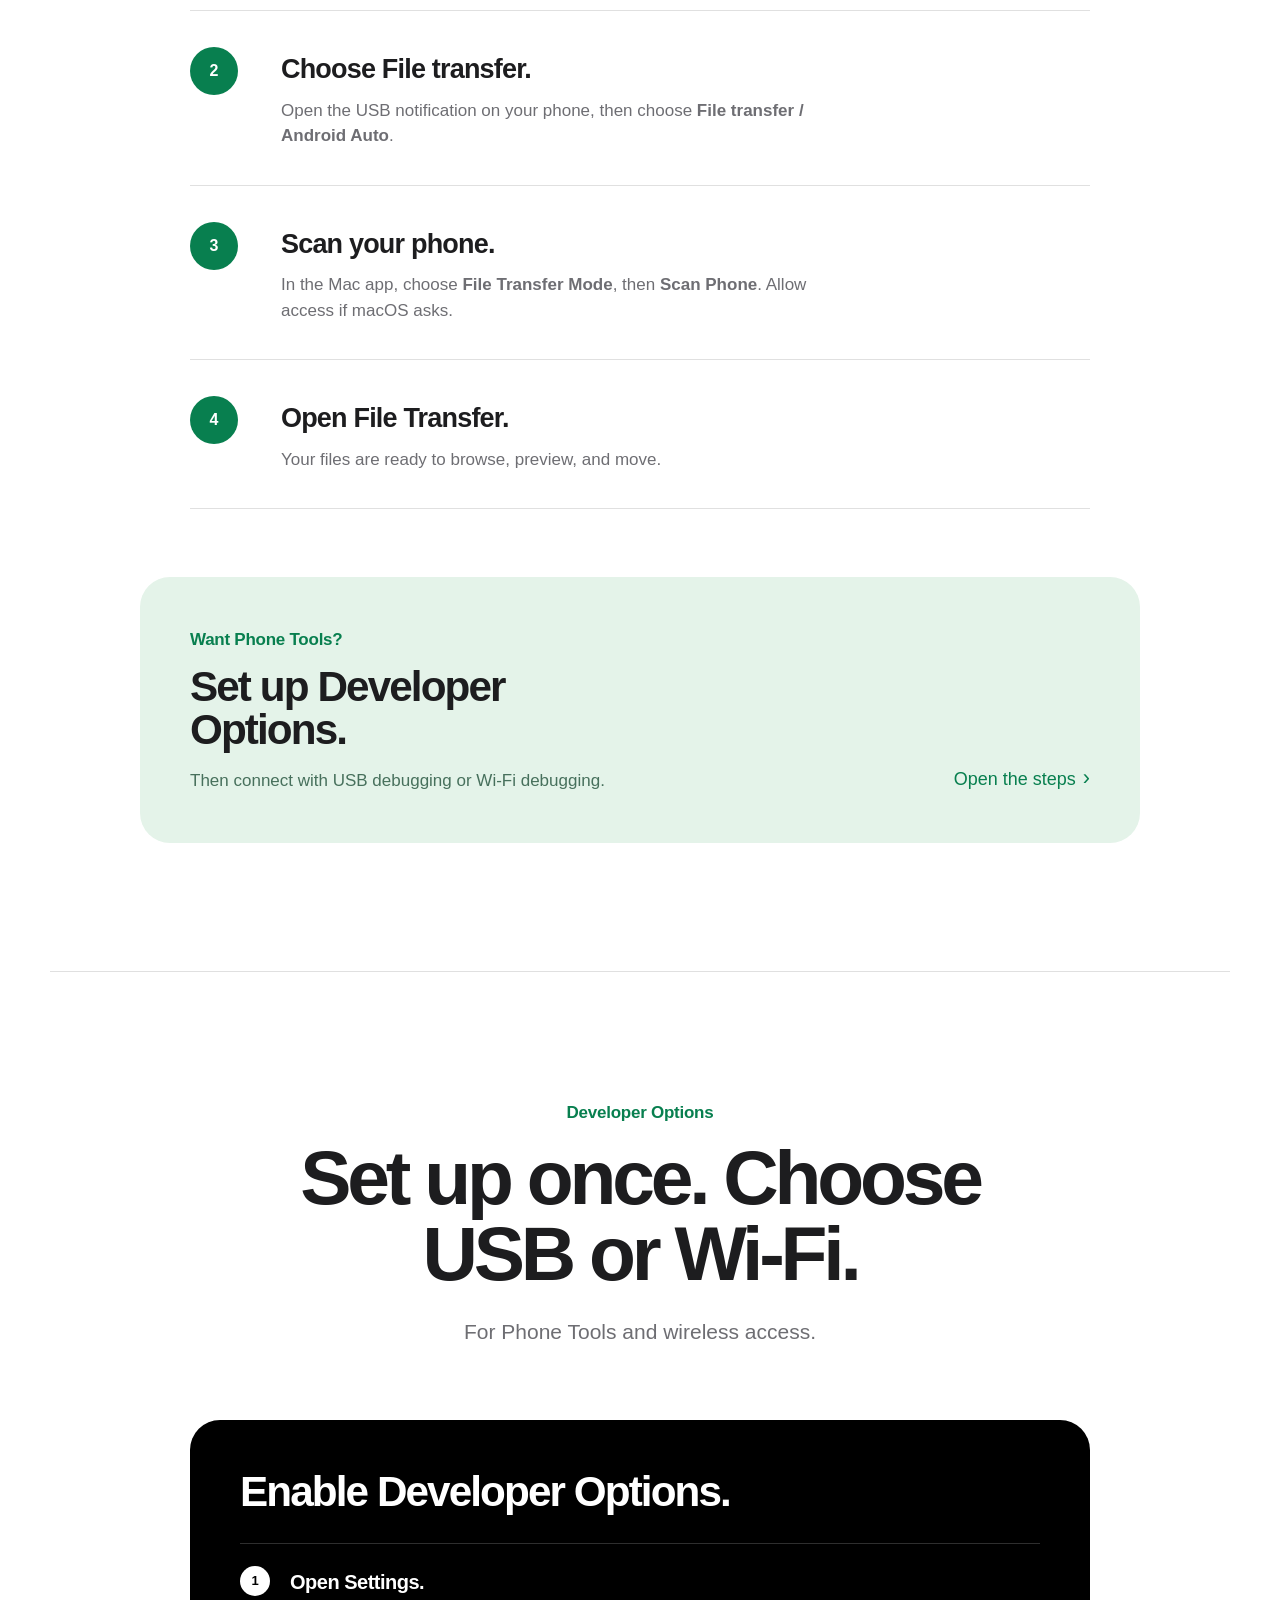
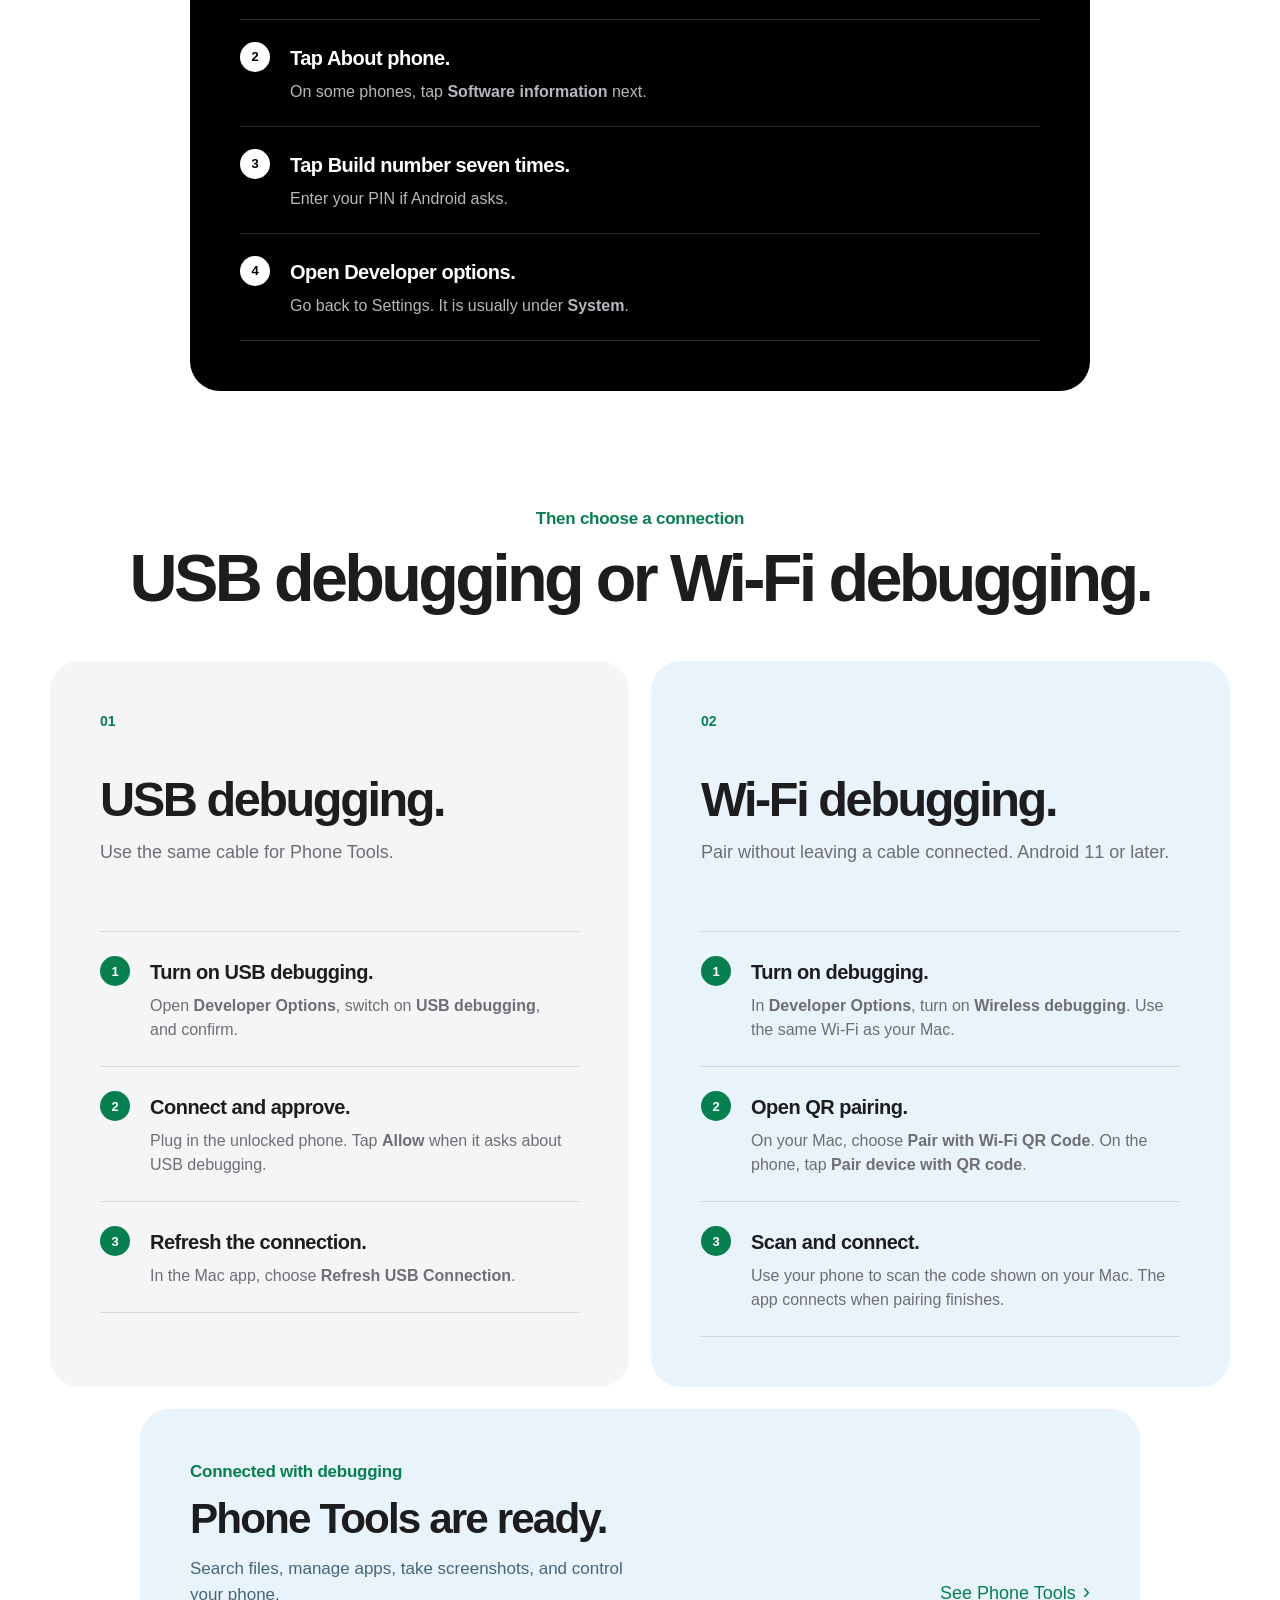
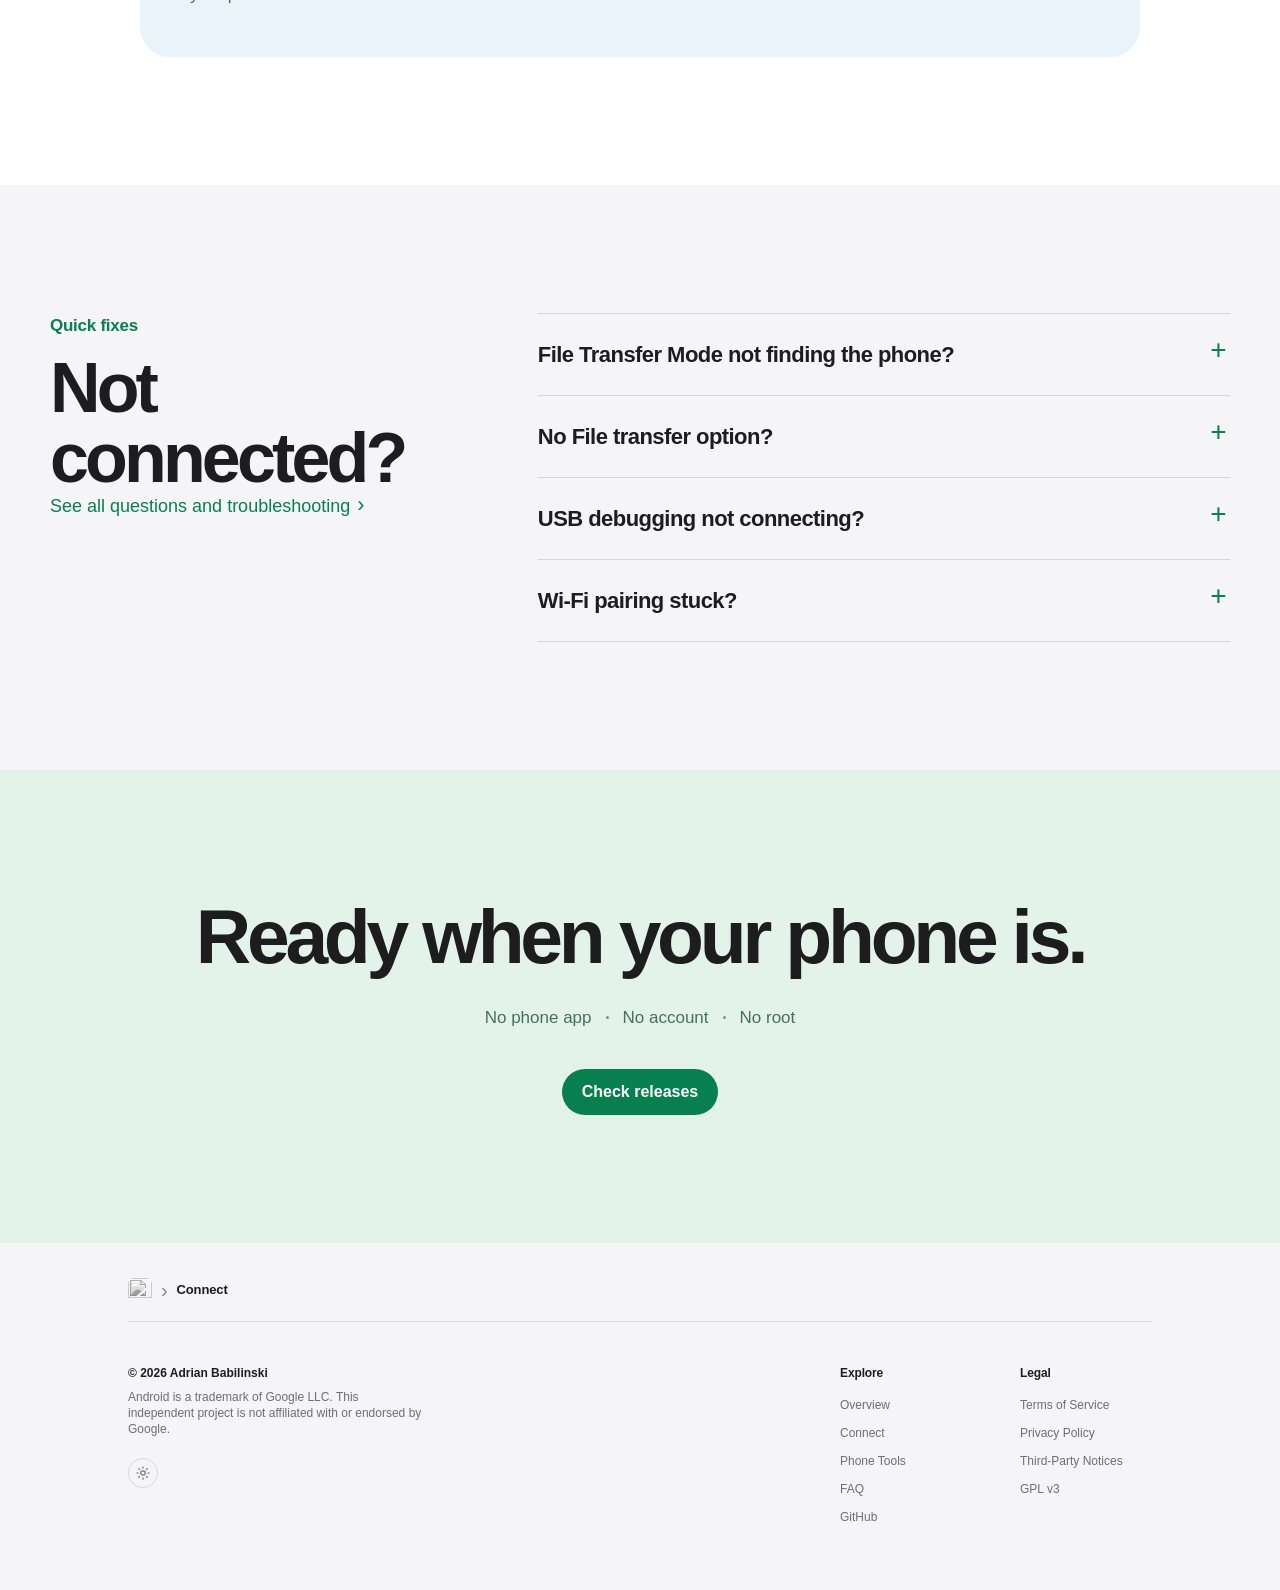
==== commit c6504546: "Add website theme toggle and mobile navigation" ====
--- a/docs/connect/index.html
+++ b/docs/connect/index.html
@@ -3,8 +3,8 @@
   <head>
     <meta charset="utf-8">
     <meta name="viewport" content="width=device-width, initial-scale=1">
-    <meta name="theme-color" content="#ffffff" media="(prefers-color-scheme: light)">
-    <meta name="theme-color" content="#000000" media="(prefers-color-scheme: dark)">
+    <meta name="theme-color" content="#ffffff" media="(prefers-color-scheme: light)" data-theme-color="light">
+    <meta name="theme-color" content="#000000" media="(prefers-color-scheme: dark)" data-theme-color="dark">
     <title>Connect your phone — ASOP File Browser</title>
     <meta
       name="description"
@@ -21,7 +21,9 @@
     <meta name="twitter:title" content="Connect your phone — ASOP File Browser">
     <meta name="twitter:description" content="Step-by-step setup for File Transfer Mode, USB debugging, and Wi-Fi debugging.">
     <meta name="twitter:image" content="https://ababilinski.github.io/asop-file-browser/assets/social-preview-v4.png">
-    <link rel="stylesheet" href="../styles.css?v=20260726b">
+    <link rel="stylesheet" href="../styles.css?v=20260804a">
+    <link rel="stylesheet" href="../theme-dark.css?v=20260804a" media="(prefers-color-scheme: dark)" data-dark-theme-stylesheet>
+    <script src="../site-theme.js?v=20260804a"></script>
   </head>
   <body>
     <a class="skip-link" href="#main">Skip to content</a>
@@ -32,7 +34,7 @@
           <img src="../assets/app-icon.png" alt="" width="28" height="28">
           <span>ASOP File Browser</span>
         </a>
-        <nav class="nav-links" aria-label="Site navigation">
+        <nav class="nav-links" id="site-navigation" aria-label="Site navigation">
           <a href="../">Overview</a>
           <a class="is-current" href="./" aria-current="page">Connect</a>
           <a href="../phone-tools/">Phone Tools</a>
@@ -40,6 +42,11 @@
           <a href="https://github.com/ababilinski/asop-file-browser">GitHub</a>
         </nav>
         <a class="nav-action" href="https://github.com/ababilinski/asop-file-browser/releases">Check releases</a>
+        <button class="nav-menu-toggle" type="button" aria-expanded="false" aria-controls="site-navigation" aria-label="Open menu" title="Open menu" data-nav-menu-toggle hidden>
+          <svg viewBox="0 0 24 24" aria-hidden="true">
+            <path d="M4 7h16M4 12h16M4 17h16"></path>
+          </svg>
+        </button>
       </div>
     </header>
 
@@ -373,6 +380,15 @@
         <div class="footer-owner">
           <p>© 2026 Adrian Babilinski</p>
           <span>Android is a trademark of Google LLC. This independent project is not affiliated with or endorsed by Google.</span>
+          <button class="theme-toggle" type="button" aria-pressed="false" aria-label="Dark mode" title="Change color theme" data-theme-toggle hidden>
+            <svg class="theme-icon-sun" viewBox="0 0 24 24" aria-hidden="true">
+              <circle cx="12" cy="12" r="3.25"></circle>
+              <path d="M12 2.75v2M12 19.25v2M2.75 12h2M19.25 12h2M5.46 5.46l1.42 1.42M17.12 17.12l1.42 1.42M18.54 5.46l-1.42 1.42M6.88 17.12l-1.42 1.42"></path>
+            </svg>
+            <svg class="theme-icon-moon" viewBox="0 0 24 24" aria-hidden="true">
+              <path d="M19.35 15.24A8 8 0 0 1 8.76 4.65a8 8 0 1 0 10.59 10.59Z"></path>
+            </svg>
+          </button>
         </div>
         <div class="footer-links">
           <div class="footer-link-group">
--- a/docs/styles.css
+++ b/docs/styles.css
@@ -102,6 +102,7 @@
 }
 
 .nav-shell {
+  position: relative;
   width: min(1024px, calc(100% - 44px));
   min-height: 54px;
   margin: 0 auto;
@@ -195,6 +196,34 @@
 .nav-action:hover {
   background: var(--accent-hover);
   transform: translateY(-1px);
+}
+
+.nav-menu-toggle {
+  display: none;
+  width: 36px;
+  height: 36px;
+  align-items: center;
+  justify-content: center;
+  border: 0;
+  border-radius: 50%;
+  background: transparent;
+  color: var(--ink);
+  cursor: pointer;
+  -webkit-tap-highlight-color: transparent;
+}
+
+.nav-menu-toggle:hover,
+.nav-menu-toggle[aria-expanded="true"] {
+  background: var(--surface);
+}
+
+.nav-menu-toggle svg {
+  width: 18px;
+  height: 18px;
+  fill: none;
+  stroke: currentColor;
+  stroke-linecap: round;
+  stroke-width: 1.75;
 }
 
 .eyebrow {
@@ -2603,6 +2632,49 @@
   text-decoration: underline;
 }
 
+.theme-toggle {
+  display: inline-flex;
+  width: 30px;
+  height: 30px;
+  margin: 14px 0 0;
+  padding: 0;
+  border: 1px solid var(--line);
+  border-radius: 50%;
+  align-items: center;
+  justify-content: center;
+  background: transparent;
+  color: var(--muted);
+  cursor: pointer;
+  transition: background 180ms ease, color 180ms ease;
+  -webkit-tap-highlight-color: transparent;
+}
+
+.theme-toggle:hover {
+  background: var(--canvas);
+  color: var(--ink);
+}
+
+.theme-toggle svg {
+  display: none;
+  width: 16px;
+  height: 16px;
+  fill: none;
+  stroke: currentColor;
+  stroke-linecap: round;
+  stroke-linejoin: round;
+  stroke-width: 1.7;
+}
+
+:root[data-theme="light"] .theme-icon-sun,
+:root[data-theme="dark"] .theme-icon-moon {
+  display: block;
+}
+
+.theme-toggle[hidden],
+.nav-menu-toggle[hidden] {
+  display: none;
+}
+
 @media (max-width: 1068px) {
   .hero {
     width: min(var(--wide-width), calc(100% - 36px));
@@ -2640,11 +2712,43 @@
   .nav-shell {
     width: calc(100% - 32px);
     min-height: 50px;
-    grid-template-columns: 1fr auto;
+    grid-template-columns: minmax(0, 1fr) auto auto;
+    gap: 10px;
   }
 
   .nav-links {
     display: none;
+    position: absolute;
+    top: calc(100% + 8px);
+    right: 0;
+    width: min(280px, calc(100vw - 32px));
+    padding: 8px;
+    border: 1px solid var(--line);
+    border-radius: 16px;
+    flex-direction: column;
+    align-items: stretch;
+    gap: 2px;
+    background: var(--canvas);
+    box-shadow: 0 16px 42px rgba(0, 0, 0, 0.16);
+  }
+
+  .nav-links.is-open {
+    display: flex;
+  }
+
+  .nav-links a {
+    border-radius: 10px;
+    padding: 9px 11px;
+    font-size: 14px;
+  }
+
+  .nav-links a:hover,
+  .nav-links .is-current {
+    background: var(--surface);
+  }
+
+  .nav-menu-toggle {
+    display: inline-flex;
   }
 }
 
@@ -3149,345 +3253,3 @@
     transition: none;
   }
 }
-
-/* System dark appearance */
-
-@media (prefers-color-scheme: dark) {
-  :root {
-    color-scheme: dark;
-    --canvas: #000000;
-    --surface: #121214;
-    --surface-raised: #1d1d1f;
-    --ink: #f5f5f7;
-    --muted: #a1a1a6;
-    --tertiary: #86868b;
-    --line: rgba(255, 255, 255, 0.14);
-    --accent: #5ad79a;
-    --accent-hover: #76e4ae;
-    --accent-soft: #0d2117;
-    --link: #2997ff;
-    --link-hover: #6ab8ff;
-    --action: #0071e3;
-    --action-hover: #006edb;
-    --blue-soft: #0e1c28;
-    --black: #000000;
-    --dark-card: #1d1d1f;
-    --window-shadow: 0 40px 120px rgba(0, 0, 0, 0.72);
-  }
-
-.nav-action,
-.button-primary,
-.notice-primary-link {
-  background: var(--action);
-}
-
-.nav-action:hover,
-.button-primary:hover,
-.notice-primary-link:hover {
-  background: var(--action-hover);
-}
-
-body {
-  background: var(--canvas);
-}
-
-:focus-visible {
-  outline-color: var(--link);
-}
-
-.site-header {
-  border-bottom-color: rgba(255, 255, 255, 0.1);
-  background: rgba(0, 0, 0, 0.76);
-  backdrop-filter: saturate(140%) blur(24px);
-  -webkit-backdrop-filter: saturate(140%) blur(24px);
-  box-shadow: none;
-}
-
-.breadcrumb-separator,
-.nav-links {
-  color: var(--muted);
-}
-
-.nav-links a:hover,
-.nav-links .is-current {
-  color: var(--ink);
-}
-
-.breadcrumb-home img {
-  filter: grayscale(0.55) brightness(1.08) contrast(1.04);
-}
-
-.button-light {
-  border: 0;
-  background: var(--ink);
-  color: #1d1d1f;
-}
-
-.button-light:hover {
-  background: #ffffff;
-}
-
-.fact-row li + li::before {
-  background: var(--tertiary);
-}
-
-.hero {
-  position: relative;
-  isolation: isolate;
-}
-
-.hero::before {
-  position: absolute;
-  z-index: -1;
-  top: -54px;
-  left: 50%;
-  width: 100vw;
-  height: min(760px, 88%);
-  transform: translateX(-50%);
-  background:
-    radial-gradient(ellipse 48% 38% at 48% 100%, rgba(90, 215, 154, 0.045), transparent 72%),
-    radial-gradient(ellipse 34% 30% at 68% 96%, rgba(41, 151, 255, 0.04), transparent 76%);
-  content: "";
-  pointer-events: none;
-}
-
-.hero .eyebrow {
-  width: fit-content;
-  margin-right: auto;
-  margin-left: auto;
-  background: linear-gradient(90deg, #a7f0cb 0%, var(--accent) 52%, #78a9c8 100%);
-  background-clip: text;
-  color: transparent;
-  -webkit-background-clip: text;
-}
-
-.hero-window,
-.stage img,
-.product-card img,
-.storage-card img,
-.tools-window img,
-.tools-product-card > img {
-  border-color: rgba(255, 255, 255, 0.14);
-}
-
-.hero-window {
-  background: var(--surface-raised);
-}
-
-.hero-window,
-.stage,
-.tools-window {
-  box-shadow: var(--window-shadow);
-}
-
-.stage img,
-.product-card img,
-.storage-card img,
-.tools-window img,
-.tools-product-card > img {
-  box-shadow: 0 24px 64px rgba(0, 0, 0, 0.48);
-}
-
-.stage-blue {
-  border: 1px solid rgba(120, 169, 200, 0.13);
-  background: linear-gradient(145deg, #102331 0%, var(--blue-soft) 44%, #080d11 100%);
-}
-
-.stage-green {
-  border: 1px solid rgba(90, 215, 154, 0.13);
-  background: linear-gradient(145deg, #112a1d 0%, var(--accent-soft) 48%, #080d0a 100%);
-}
-
-.product-card,
-.tool-card,
-.tools-product-card {
-  background: var(--surface-raised);
-}
-
-.preview-card,
-.tools-trash-card {
-  background: #1b1a1d;
-}
-
-.chapter-transfer,
-.help-page .help-section {
-  background: var(--canvas);
-}
-
-.storage-card,
-.tools-window-green {
-  border: 1px solid rgba(90, 215, 154, 0.12);
-  background: linear-gradient(145deg, #10251a 0%, var(--accent-soft) 62%, #0a100c 100%);
-}
-
-.connection-option,
-.debug-options article {
-  border: 1px solid rgba(255, 255, 255, 0.08);
-}
-
-.connection-option:hover {
-  border-color: rgba(255, 255, 255, 0.14);
-  background: #242426;
-}
-
-.privacy-facts,
-.privacy-detail > p,
-.requirements-band ul,
-.path-callout div > p:last-child,
-.path-callout-wifi div > p:last-child,
-.android-control-band > p:last-child,
-.legal-note p {
-  color: var(--muted);
-}
-
-.privacy-facts li + li::before,
-.requirements-band li + li::before {
-  background: var(--tertiary);
-}
-
-.path-option:hover {
-  border-color: rgba(255, 255, 255, 0.22);
-}
-
-.path-option.is-selected {
-  border-color: rgba(41, 151, 255, 0.58);
-  background: #0c1520;
-  box-shadow: inset 0 0 0 1px rgba(41, 151, 255, 0.08);
-}
-
-.path-option.is-selected .path-number {
-  color: var(--link);
-}
-
-.feature-dash {
-  color: var(--tertiary);
-}
-
-.notice-intro > p:not(.legal-updated),
-.legal-content p,
-.legal-content li {
-  color: #c7c7cc;
-}
-
-.notice-toc a:hover {
-  border-color: rgba(41, 151, 255, 0.45);
-  background: #0d1a26;
-  color: var(--link-hover);
-}
-
-.notice-component {
-  box-shadow: 0 18px 54px rgba(0, 0, 0, 0.22);
-}
-
-.notice-component-featured {
-  background: linear-gradient(145deg, #0f1c14 0%, var(--surface-raised) 64%);
-}
-
-.notice-monogram {
-  background: #153523;
-  color: var(--accent);
-}
-
-.notice-monogram-blue {
-  background: #152b3a;
-  color: #76c7fa;
-}
-
-.notice-monogram-purple {
-  background: #2b2036;
-  color: #c59be9;
-}
-
-.copyright-explainer,
-.notice-source-note {
-  color: var(--muted) !important;
-}
-
-.android-brand-section blockquote {
-  background: #10231a;
-  color: #d2d2d7;
-}
-
-.text-link,
-.faq-section .help-list a,
-.legal-content a,
-.notice-link-row a {
-  color: var(--link);
-}
-
-.text-link:hover,
-.faq-section .help-list a:hover,
-.legal-content a:hover,
-.notice-link-row a:hover {
-  color: var(--link-hover);
-}
-
-.text-link span {
-  transition: transform 180ms ease;
-}
-
-.text-link:hover span {
-  transform: translateX(2px);
-}
-
-.help-list summary::after {
-  color: var(--link);
-}
-
-.section-intro-light .eyebrow,
-.option-label,
-.setup-debug .eyebrow,
-.debug-options article > span,
-.tool-card-wide .eyebrow,
-.phone-tools-hero .eyebrow,
-.control-feature .eyebrow,
-.info-page-hero .eyebrow {
-  color: var(--accent);
-}
-
-.nav-action:hover,
-.button:hover,
-.connection-option:hover,
-.path-option:hover {
-  transform: none;
-}
-
-.site-footer {
-  border-top: 1px solid rgba(255, 255, 255, 0.08);
-}
-
-.footer-shell .footer-breadcrumb {
-  border-bottom-color: var(--line);
-}
-
-}
-
-@media (prefers-color-scheme: dark) and (prefers-contrast: more) {
-  :root {
-    --muted: #d2d2d7;
-    --line: rgba(255, 255, 255, 0.28);
-  }
-
-  .hero .eyebrow {
-    background: none;
-    color: var(--accent);
-  }
-
-  .site-header {
-    border-bottom-color: rgba(255, 255, 255, 0.3);
-    background: #000000;
-  }
-
-  .connection-option,
-  .debug-options article {
-    border-color: rgba(255, 255, 255, 0.24);
-  }
-}
-
-@media (prefers-color-scheme: dark) and (prefers-reduced-transparency: reduce) {
-  .site-header {
-    background: #000000;
-    backdrop-filter: none;
-    -webkit-backdrop-filter: none;
-  }
-}
--- a/docs/theme-dark.css
+++ b/docs/theme-dark.css
@@ -0,0 +1,338 @@
+/* Dark appearance overrides. System mode uses the link media query; site-theme.js handles manual choices. */
+
+:root {
+  color-scheme: dark;
+  --canvas: #000000;
+  --surface: #121214;
+  --surface-raised: #1d1d1f;
+  --ink: #f5f5f7;
+  --muted: #a1a1a6;
+  --tertiary: #86868b;
+  --line: rgba(255, 255, 255, 0.14);
+  --accent: #5ad79a;
+  --accent-hover: #76e4ae;
+  --accent-soft: #0d2117;
+  --link: #2997ff;
+  --link-hover: #6ab8ff;
+  --action: #0071e3;
+  --action-hover: #006edb;
+  --blue-soft: #0e1c28;
+  --black: #000000;
+  --dark-card: #1d1d1f;
+  --window-shadow: 0 40px 120px rgba(0, 0, 0, 0.72);
+}
+
+.nav-action,
+.button-primary,
+.notice-primary-link {
+  background: var(--action);
+}
+
+.nav-action:hover,
+.button-primary:hover,
+.notice-primary-link:hover {
+  background: var(--action-hover);
+}
+
+body {
+  background: var(--canvas);
+}
+
+:focus-visible {
+  outline-color: var(--link);
+}
+
+.site-header {
+  border-bottom-color: rgba(255, 255, 255, 0.1);
+  background: rgba(0, 0, 0, 0.76);
+  backdrop-filter: saturate(140%) blur(24px);
+  -webkit-backdrop-filter: saturate(140%) blur(24px);
+  box-shadow: none;
+}
+
+.breadcrumb-separator,
+.nav-links {
+  color: var(--muted);
+}
+
+.nav-links a:hover,
+.nav-links .is-current {
+  color: var(--ink);
+}
+
+.breadcrumb-home img {
+  filter: grayscale(0.55) brightness(1.08) contrast(1.04);
+}
+
+.button-light {
+  border: 0;
+  background: var(--ink);
+  color: #1d1d1f;
+}
+
+.button-light:hover {
+  background: #ffffff;
+}
+
+.fact-row li + li::before {
+  background: var(--tertiary);
+}
+
+.hero {
+  position: relative;
+  isolation: isolate;
+}
+
+.hero::before {
+  position: absolute;
+  z-index: -1;
+  top: -54px;
+  left: 50%;
+  width: 100vw;
+  height: min(760px, 88%);
+  transform: translateX(-50%);
+  background:
+    radial-gradient(ellipse 48% 38% at 48% 100%, rgba(90, 215, 154, 0.045), transparent 72%),
+    radial-gradient(ellipse 34% 30% at 68% 96%, rgba(41, 151, 255, 0.04), transparent 76%);
+  content: "";
+  pointer-events: none;
+}
+
+.hero .eyebrow {
+  width: fit-content;
+  margin-right: auto;
+  margin-left: auto;
+  background: linear-gradient(90deg, #a7f0cb 0%, var(--accent) 52%, #78a9c8 100%);
+  background-clip: text;
+  color: transparent;
+  -webkit-background-clip: text;
+}
+
+.hero-window,
+.stage img,
+.product-card img,
+.storage-card img,
+.tools-window img,
+.tools-product-card > img {
+  border-color: rgba(255, 255, 255, 0.14);
+}
+
+.hero-window {
+  background: var(--surface-raised);
+}
+
+.hero-window,
+.stage,
+.tools-window {
+  box-shadow: var(--window-shadow);
+}
+
+.stage img,
+.product-card img,
+.storage-card img,
+.tools-window img,
+.tools-product-card > img {
+  box-shadow: 0 24px 64px rgba(0, 0, 0, 0.48);
+}
+
+.stage-blue {
+  border: 1px solid rgba(120, 169, 200, 0.13);
+  background: linear-gradient(145deg, #102331 0%, var(--blue-soft) 44%, #080d11 100%);
+}
+
+.stage-green {
+  border: 1px solid rgba(90, 215, 154, 0.13);
+  background: linear-gradient(145deg, #112a1d 0%, var(--accent-soft) 48%, #080d0a 100%);
+}
+
+.product-card,
+.tool-card,
+.tools-product-card {
+  background: var(--surface-raised);
+}
+
+.preview-card,
+.tools-trash-card {
+  background: #1b1a1d;
+}
+
+.chapter-transfer,
+.help-page .help-section {
+  background: var(--canvas);
+}
+
+.storage-card,
+.tools-window-green {
+  border: 1px solid rgba(90, 215, 154, 0.12);
+  background: linear-gradient(145deg, #10251a 0%, var(--accent-soft) 62%, #0a100c 100%);
+}
+
+.connection-option,
+.debug-options article {
+  border: 1px solid rgba(255, 255, 255, 0.08);
+}
+
+.connection-option:hover {
+  border-color: rgba(255, 255, 255, 0.14);
+  background: #242426;
+}
+
+.privacy-facts,
+.privacy-detail > p,
+.requirements-band ul,
+.path-callout div > p:last-child,
+.path-callout-wifi div > p:last-child,
+.android-control-band > p:last-child,
+.legal-note p {
+  color: var(--muted);
+}
+
+.privacy-facts li + li::before,
+.requirements-band li + li::before {
+  background: var(--tertiary);
+}
+
+.path-option:hover {
+  border-color: rgba(255, 255, 255, 0.22);
+}
+
+.path-option.is-selected {
+  border-color: rgba(41, 151, 255, 0.58);
+  background: #0c1520;
+  box-shadow: inset 0 0 0 1px rgba(41, 151, 255, 0.08);
+}
+
+.path-option.is-selected .path-number {
+  color: var(--link);
+}
+
+.feature-dash {
+  color: var(--tertiary);
+}
+
+.notice-intro > p:not(.legal-updated),
+.legal-content p,
+.legal-content li {
+  color: #c7c7cc;
+}
+
+.notice-toc a:hover {
+  border-color: rgba(41, 151, 255, 0.45);
+  background: #0d1a26;
+  color: var(--link-hover);
+}
+
+.notice-component {
+  box-shadow: 0 18px 54px rgba(0, 0, 0, 0.22);
+}
+
+.notice-component-featured {
+  background: linear-gradient(145deg, #0f1c14 0%, var(--surface-raised) 64%);
+}
+
+.notice-monogram {
+  background: #153523;
+  color: var(--accent);
+}
+
+.notice-monogram-blue {
+  background: #152b3a;
+  color: #76c7fa;
+}
+
+.notice-monogram-purple {
+  background: #2b2036;
+  color: #c59be9;
+}
+
+.copyright-explainer,
+.notice-source-note {
+  color: var(--muted) !important;
+}
+
+.android-brand-section blockquote {
+  background: #10231a;
+  color: #d2d2d7;
+}
+
+.text-link,
+.faq-section .help-list a,
+.legal-content a,
+.notice-link-row a {
+  color: var(--link);
+}
+
+.text-link:hover,
+.faq-section .help-list a:hover,
+.legal-content a:hover,
+.notice-link-row a:hover {
+  color: var(--link-hover);
+}
+
+.text-link span {
+  transition: transform 180ms ease;
+}
+
+.text-link:hover span {
+  transform: translateX(2px);
+}
+
+.help-list summary::after {
+  color: var(--link);
+}
+
+.section-intro-light .eyebrow,
+.option-label,
+.setup-debug .eyebrow,
+.debug-options article > span,
+.tool-card-wide .eyebrow,
+.phone-tools-hero .eyebrow,
+.control-feature .eyebrow,
+.info-page-hero .eyebrow {
+  color: var(--accent);
+}
+
+.nav-action:hover,
+.button:hover,
+.connection-option:hover,
+.path-option:hover {
+  transform: none;
+}
+
+.site-footer {
+  border-top: 1px solid rgba(255, 255, 255, 0.08);
+}
+
+.footer-shell .footer-breadcrumb {
+  border-bottom-color: var(--line);
+}
+
+@media (prefers-contrast: more) {
+  :root {
+    --muted: #d2d2d7;
+    --line: rgba(255, 255, 255, 0.28);
+  }
+
+  .hero .eyebrow {
+    background: none;
+    color: var(--accent);
+  }
+
+  .site-header {
+    border-bottom-color: rgba(255, 255, 255, 0.3);
+    background: #000000;
+  }
+
+  .connection-option,
+  .debug-options article {
+    border-color: rgba(255, 255, 255, 0.24);
+  }
+}
+
+@media (prefers-reduced-transparency: reduce) {
+  .site-header {
+    background: #000000;
+    backdrop-filter: none;
+    -webkit-backdrop-filter: none;
+  }
+}
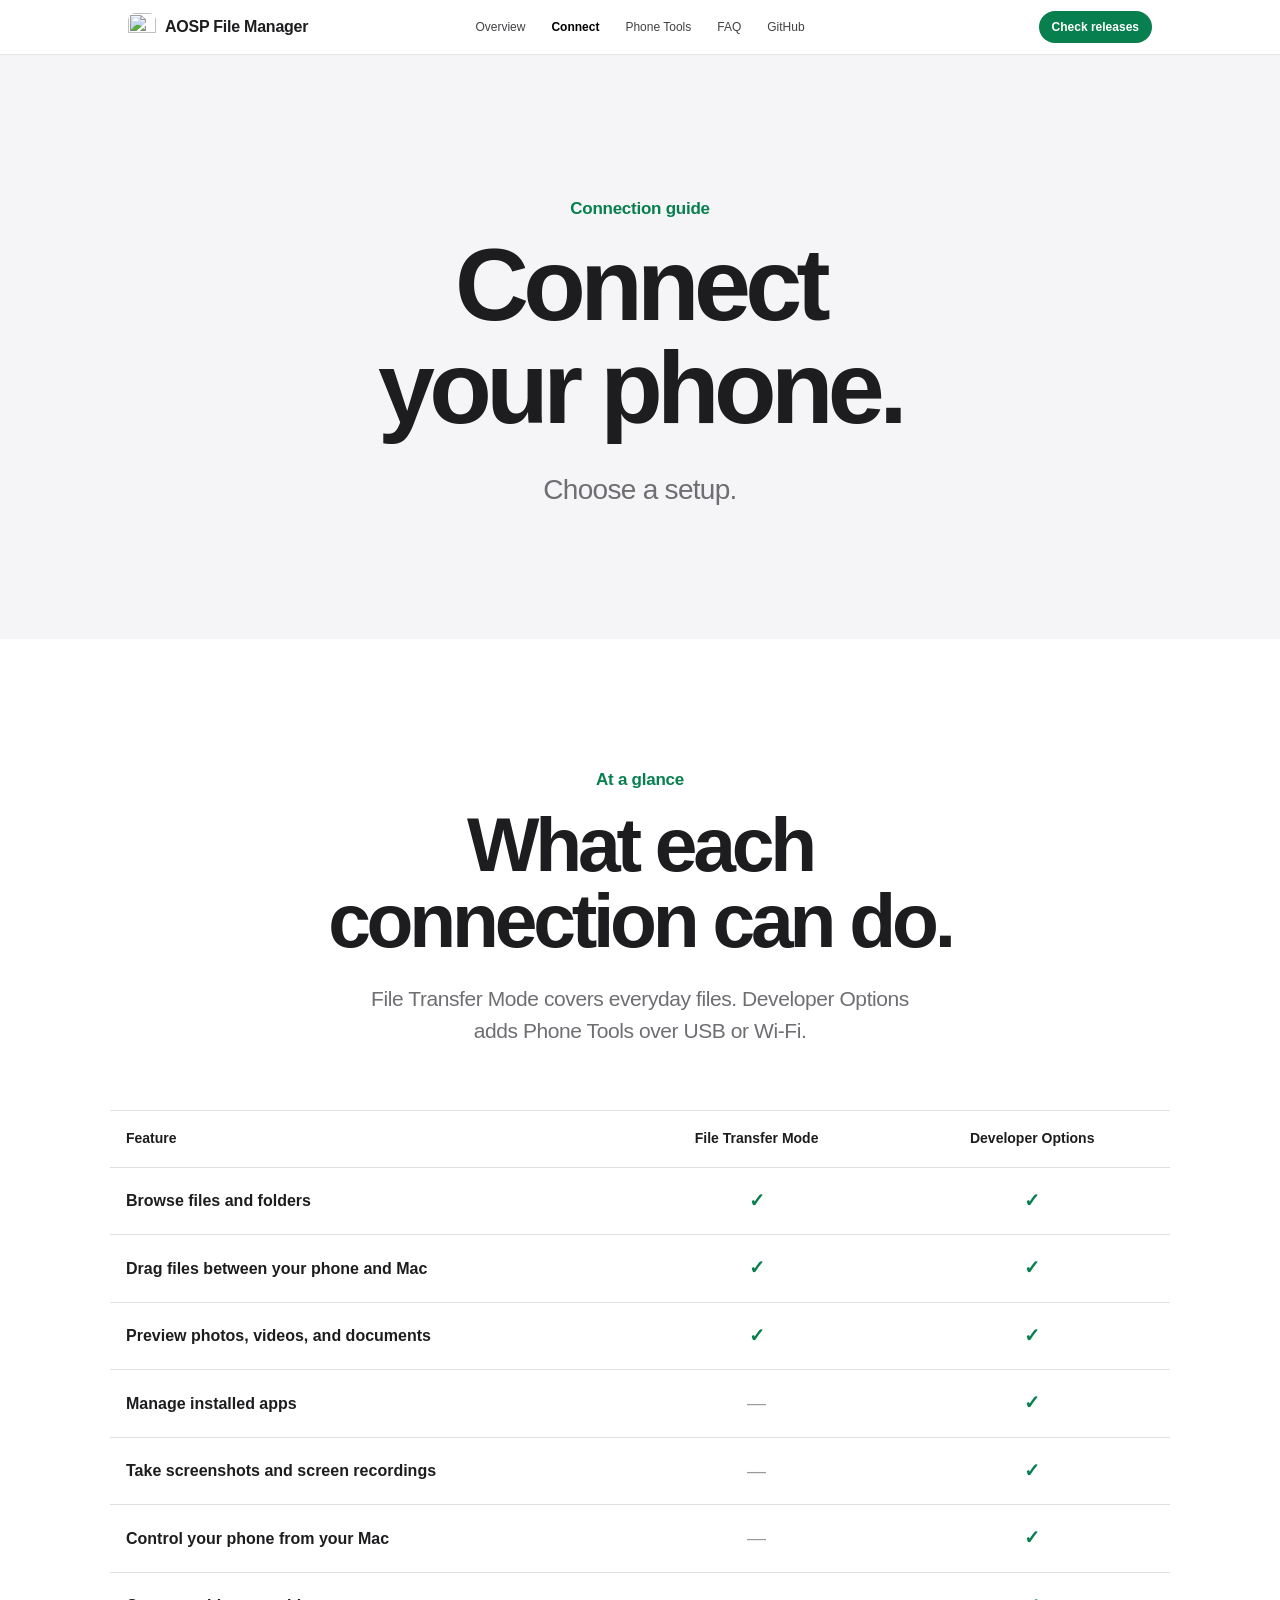
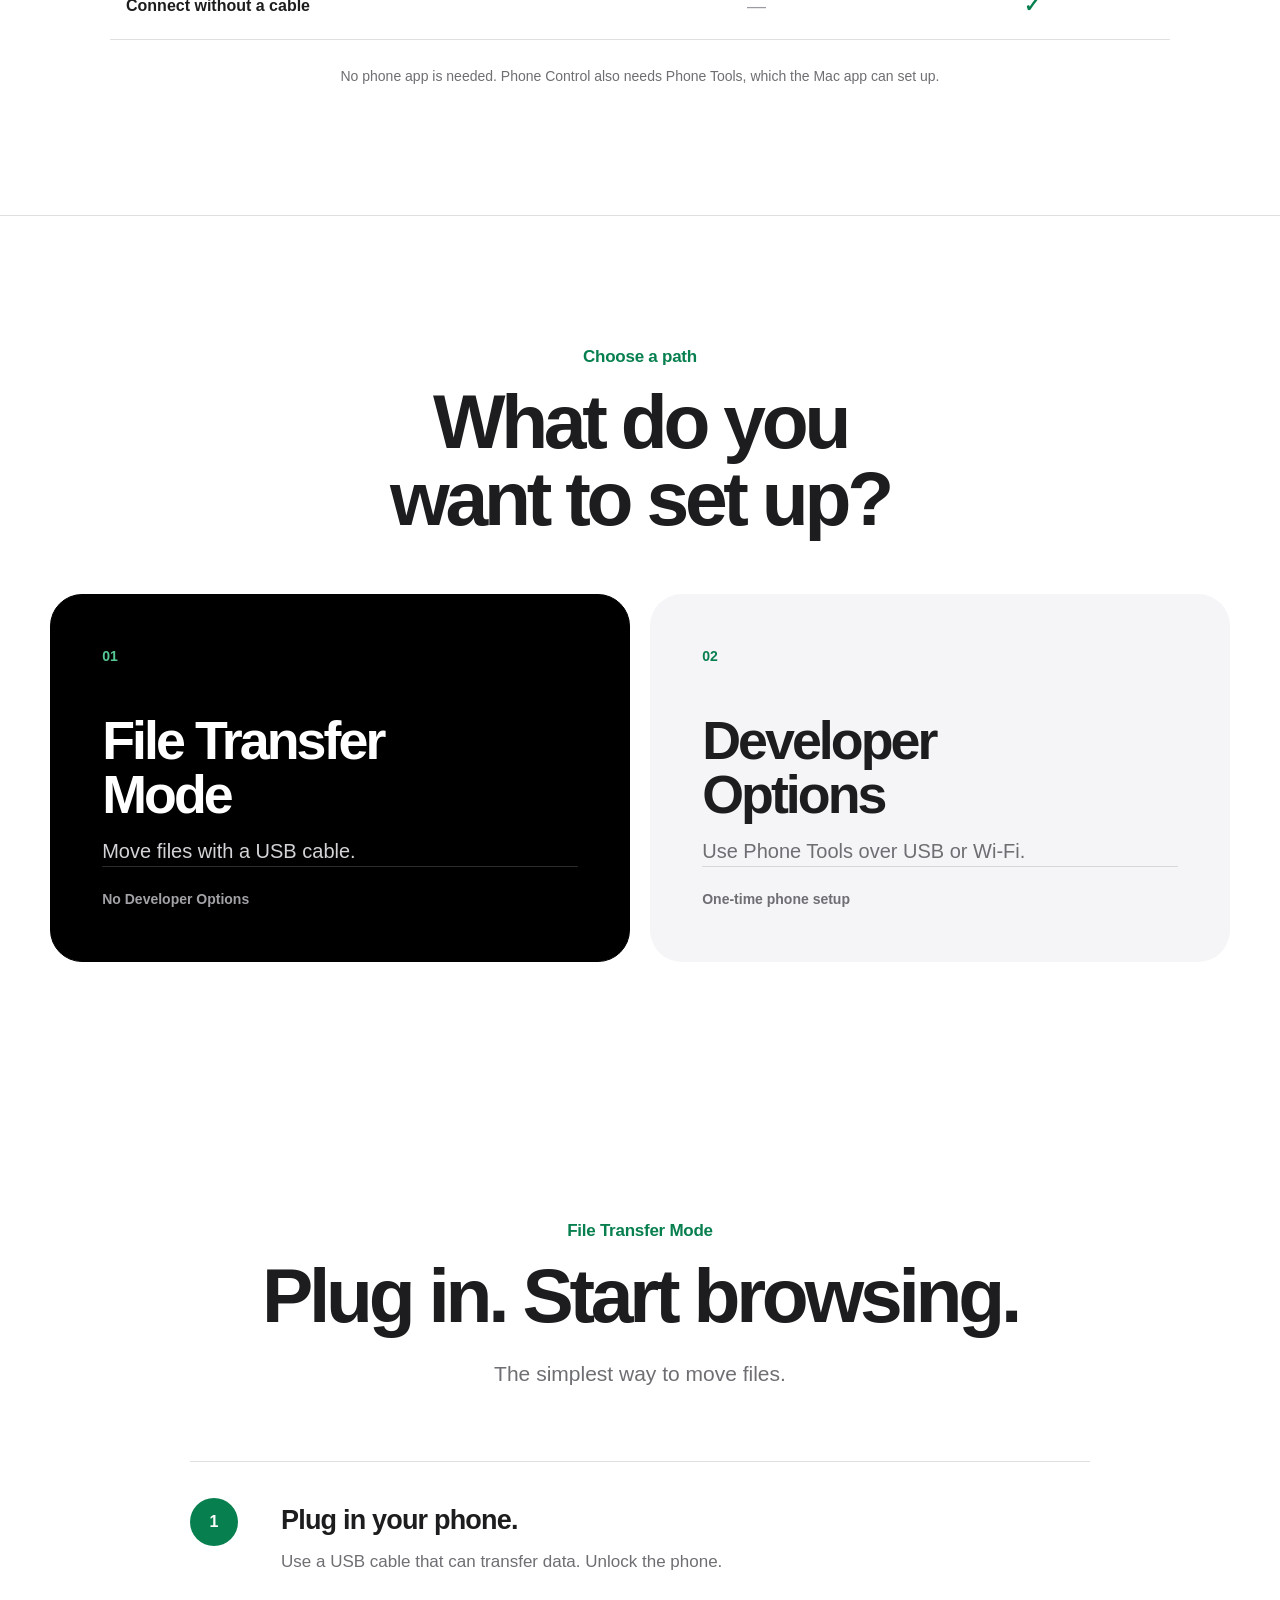
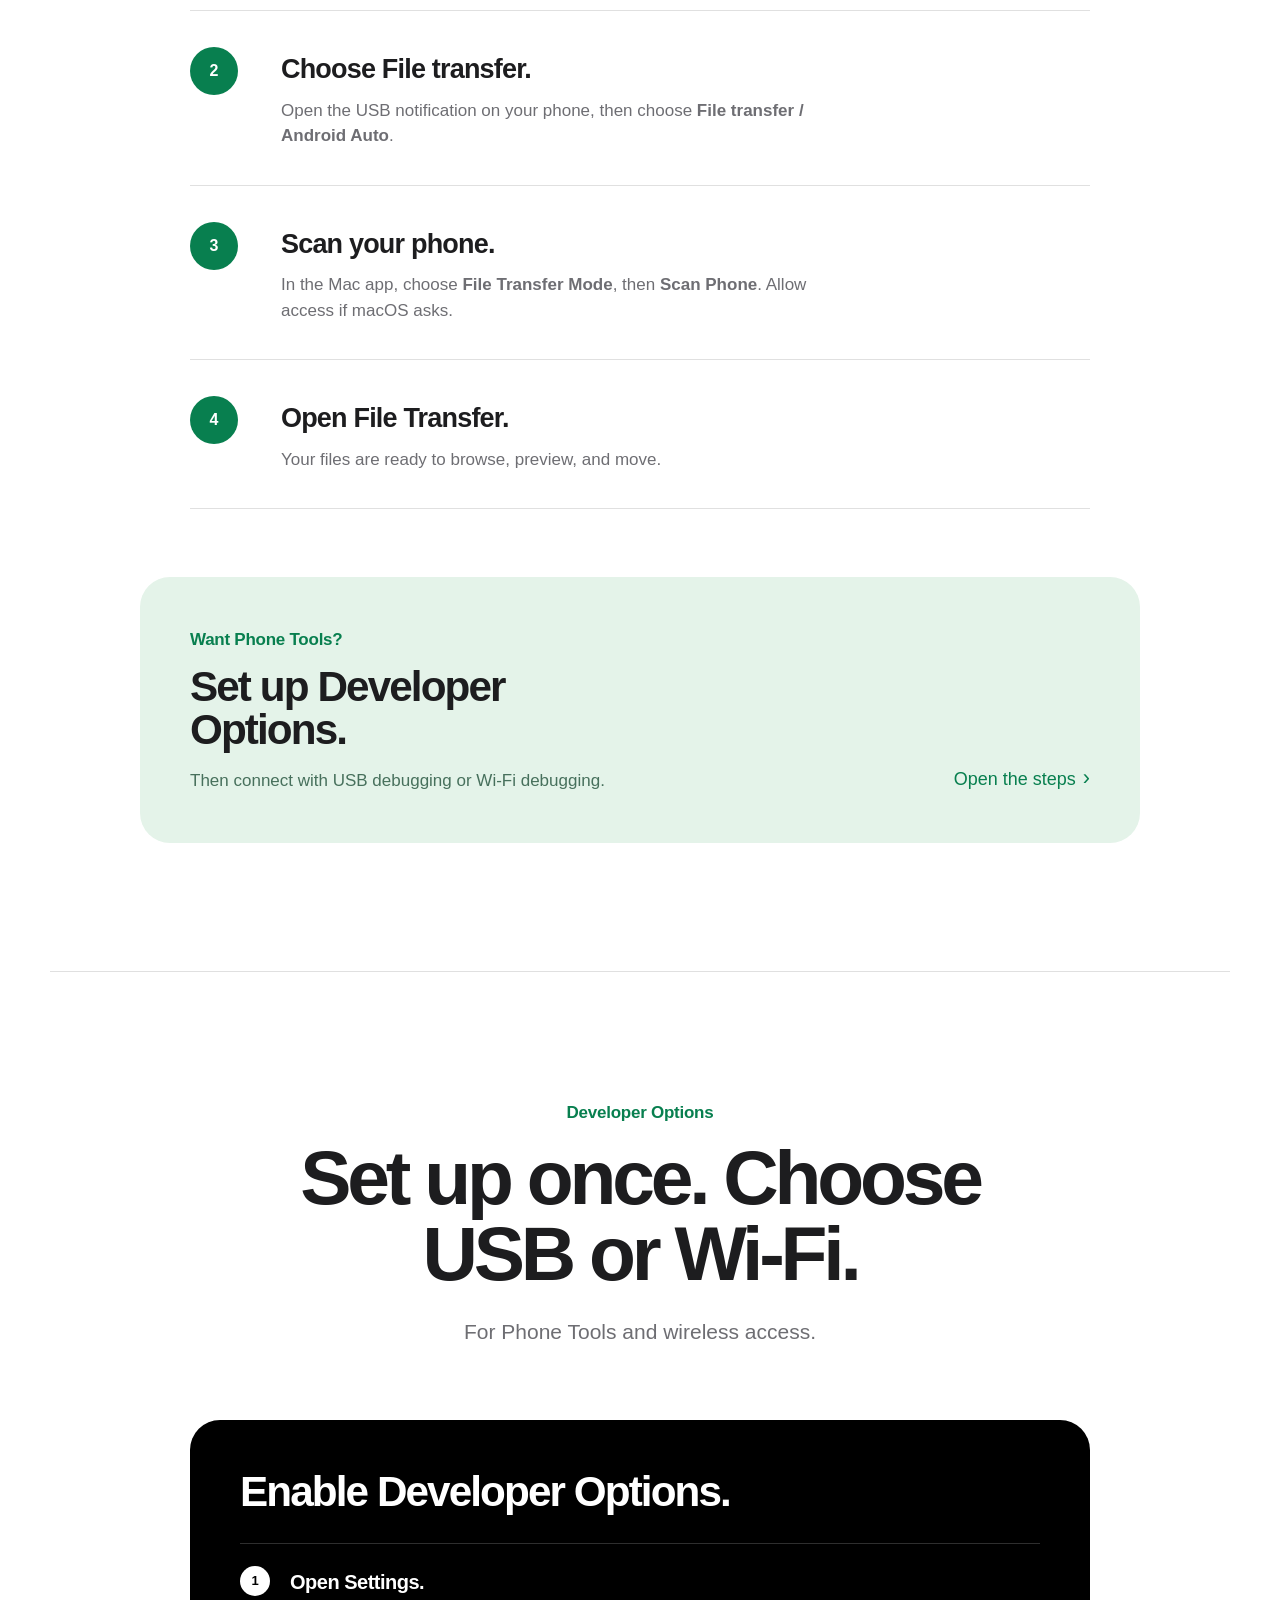
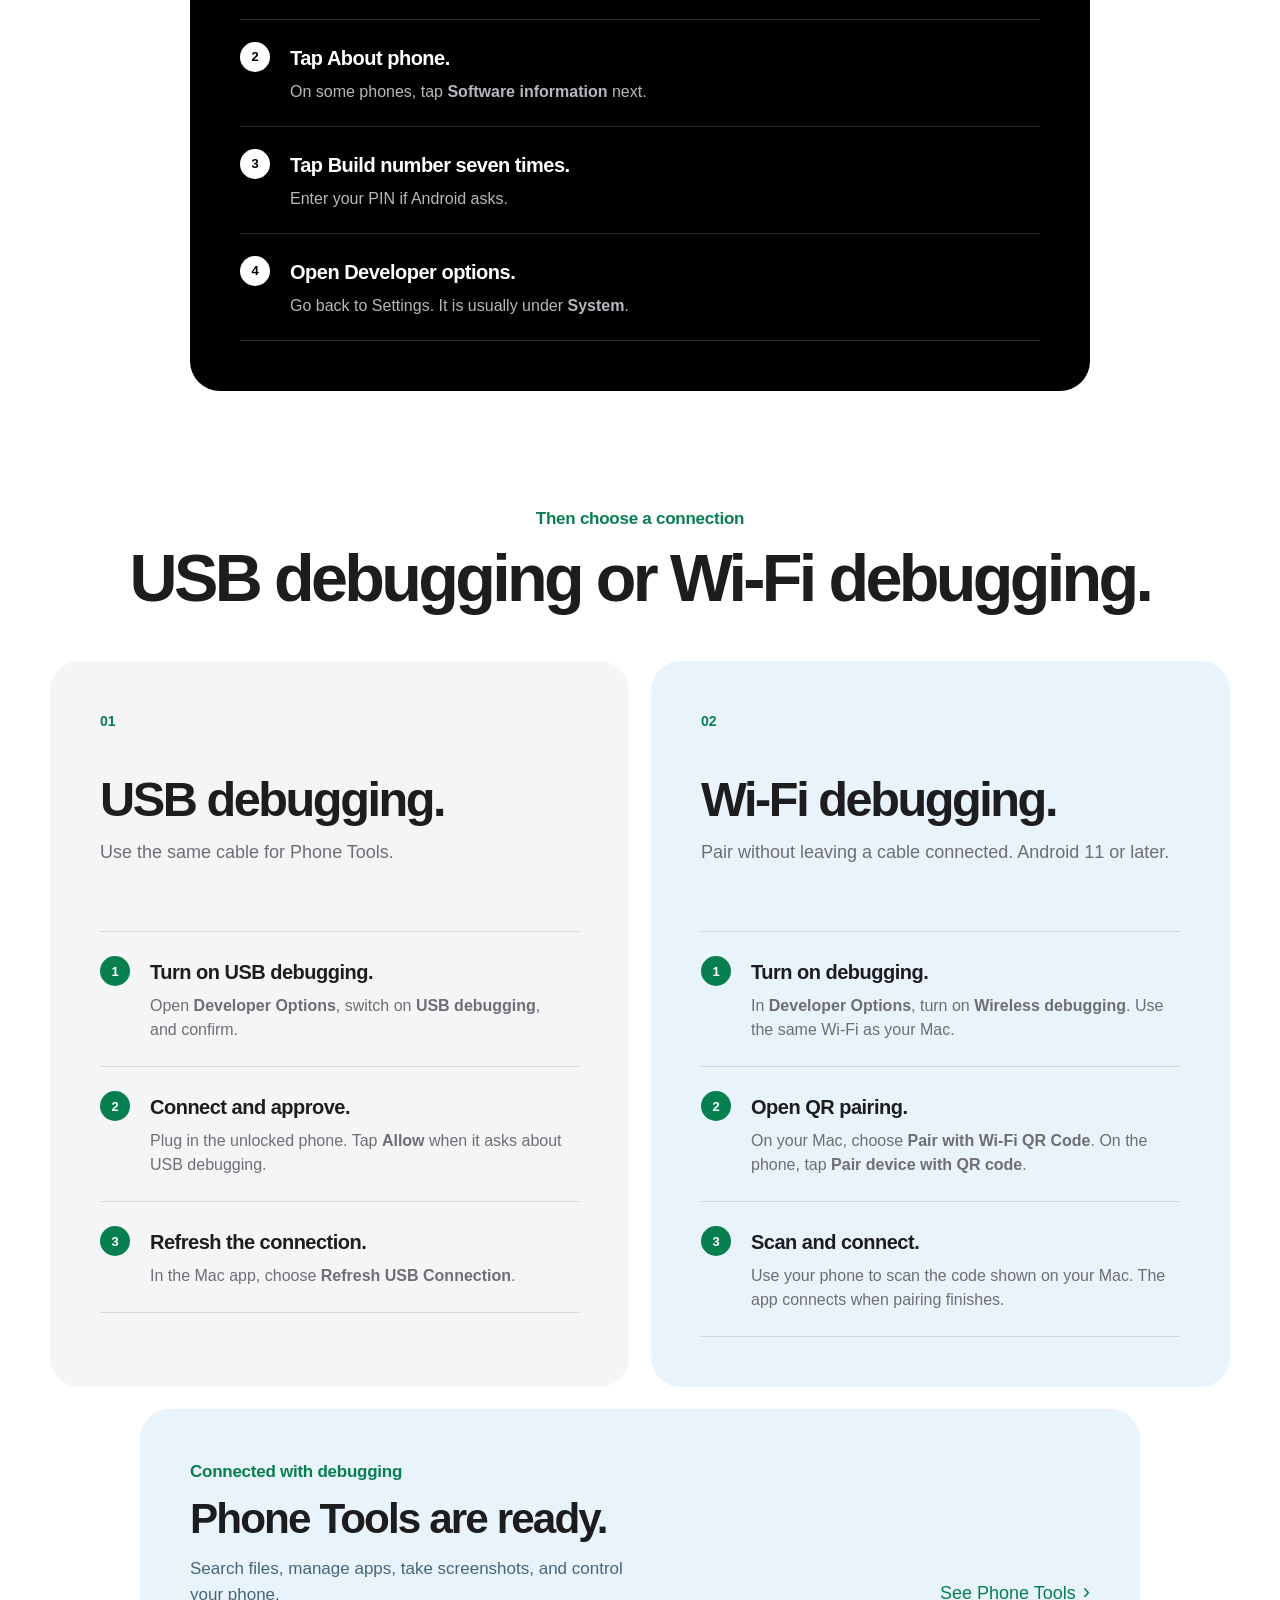
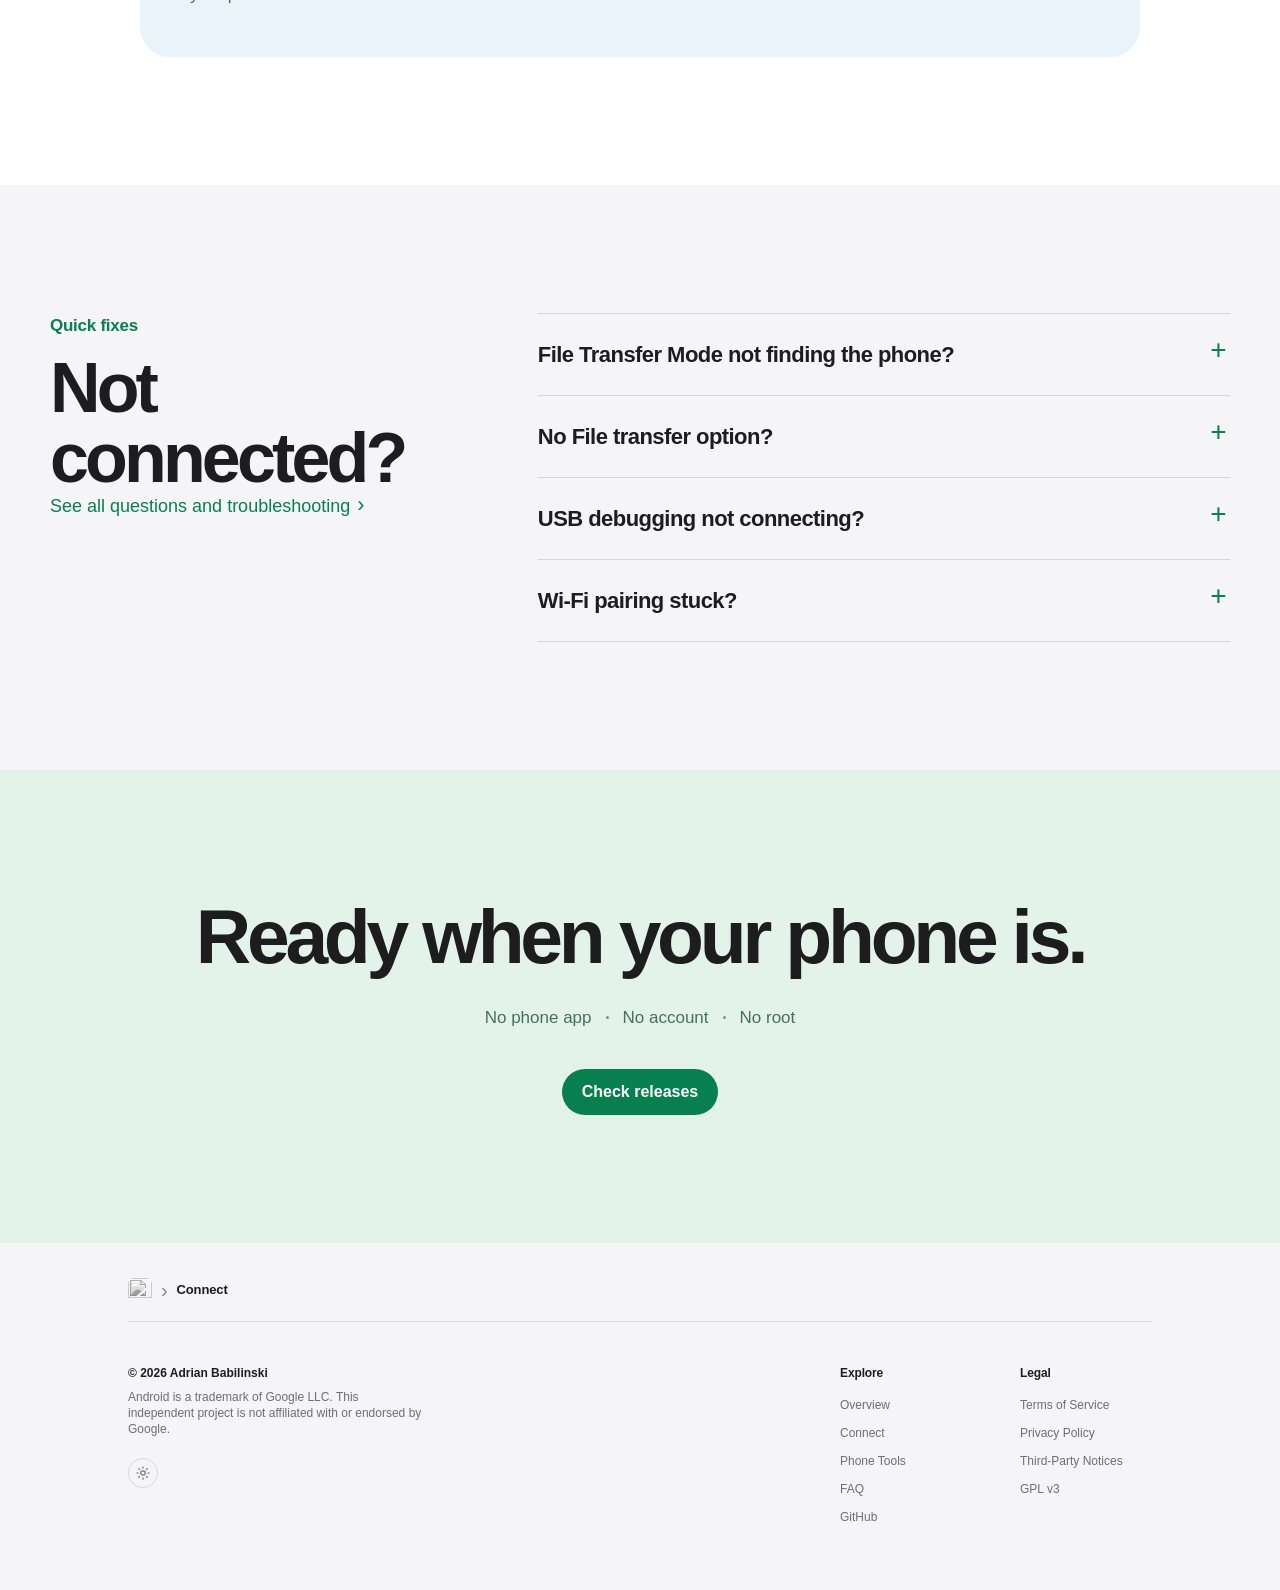
==== commit ee27b80f: "Rename app to AOSP File Manager" ====
--- a/docs/connect/index.html
+++ b/docs/connect/index.html
@@ -5,7 +5,7 @@
     <meta name="viewport" content="width=device-width, initial-scale=1">
     <meta name="theme-color" content="#ffffff" media="(prefers-color-scheme: light)" data-theme-color="light">
     <meta name="theme-color" content="#000000" media="(prefers-color-scheme: dark)" data-theme-color="dark">
-    <title>Connect your phone — ASOP File Browser</title>
+    <title>Connect your phone — AOSP File Manager</title>
     <meta
       name="description"
       content="Set up File Transfer Mode or Developer Options for USB and Wi-Fi debugging. No phone app needed."
@@ -13,14 +13,14 @@
     <link rel="canonical" href="https://ababilinski.github.io/asop-file-browser/connect/">
     <link rel="icon" href="../assets/app-icon.png">
     <meta property="og:type" content="website">
-    <meta property="og:title" content="Connect your phone — ASOP File Browser">
+    <meta property="og:title" content="Connect your phone — AOSP File Manager">
     <meta property="og:description" content="Step-by-step setup for File Transfer Mode, USB debugging, and Wi-Fi debugging.">
     <meta property="og:url" content="https://ababilinski.github.io/asop-file-browser/connect/">
-    <meta property="og:image" content="https://ababilinski.github.io/asop-file-browser/assets/social-preview-v4.png">
+    <meta property="og:image" content="https://ababilinski.github.io/asop-file-browser/assets/social-preview-v4.png?v=20260810c">
     <meta name="twitter:card" content="summary_large_image">
-    <meta name="twitter:title" content="Connect your phone — ASOP File Browser">
+    <meta name="twitter:title" content="Connect your phone — AOSP File Manager">
     <meta name="twitter:description" content="Step-by-step setup for File Transfer Mode, USB debugging, and Wi-Fi debugging.">
-    <meta name="twitter:image" content="https://ababilinski.github.io/asop-file-browser/assets/social-preview-v4.png">
+    <meta name="twitter:image" content="https://ababilinski.github.io/asop-file-browser/assets/social-preview-v4.png?v=20260810c">
     <link rel="stylesheet" href="../styles.css?v=20260804a">
     <link rel="stylesheet" href="../theme-dark.css?v=20260804a" media="(prefers-color-scheme: dark)" data-dark-theme-stylesheet>
     <script src="../site-theme.js?v=20260804a"></script>
@@ -30,9 +30,9 @@
 
     <header class="site-header">
       <div class="nav-shell">
-        <a class="brand" href="../" aria-label="ASOP File Browser overview">
+        <a class="brand" href="../" aria-label="AOSP File Manager overview">
           <img src="../assets/app-icon.png" alt="" width="28" height="28">
-          <span>ASOP File Browser</span>
+          <span>AOSP File Manager</span>
         </a>
         <nav class="nav-links" id="site-navigation" aria-label="Site navigation">
           <a href="../">Overview</a>
@@ -371,7 +371,7 @@
     <footer class="site-footer">
       <div class="footer-shell">
         <nav class="footer-breadcrumb" aria-label="Current page">
-          <a class="breadcrumb-home" href="../" aria-label="ASOP File Browser overview">
+          <a class="breadcrumb-home" href="../" aria-label="AOSP File Manager overview">
             <img src="../assets/app-icon.png" alt="" width="24" height="24">
           </a>
           <span class="breadcrumb-separator" aria-hidden="true">›</span>
